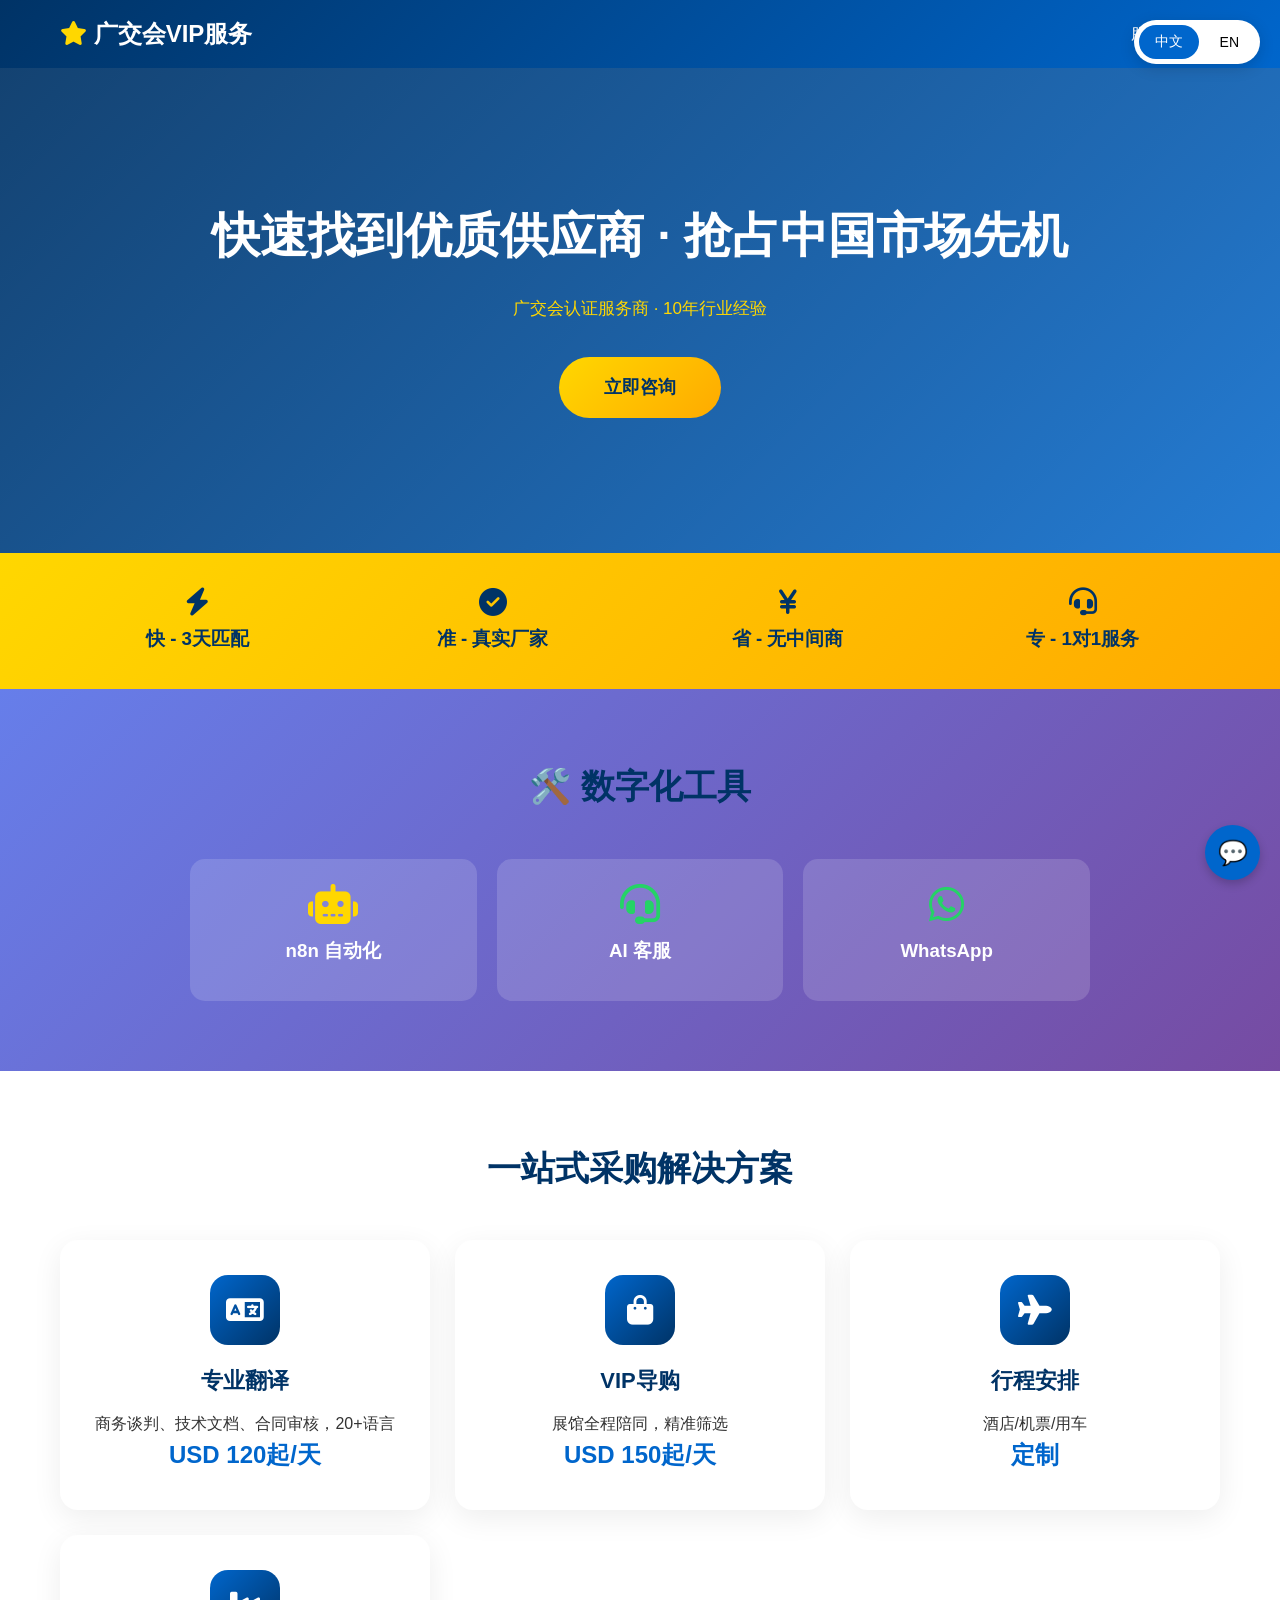
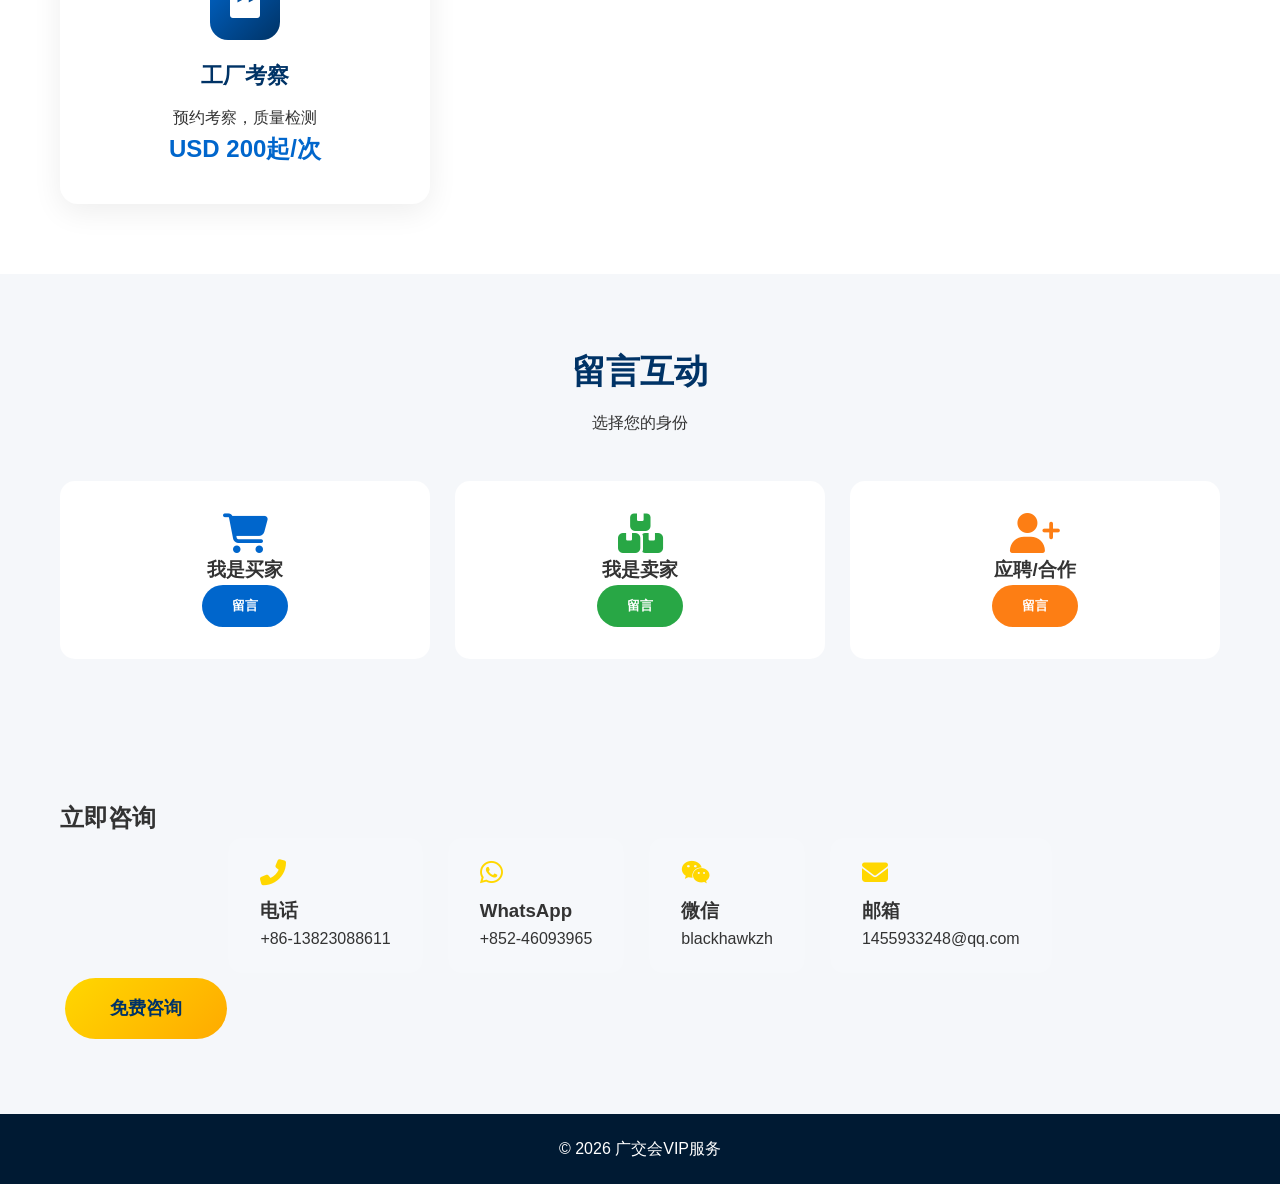
==== index.html @ 3e584327 "Update index with AI chat buttons" ====
<!DOCTYPE html>
<html lang="zh-CN">
<head>
    <meta charset="UTF-8">
    <meta name="viewport" content="width=device-width, initial-scale=1.0">
    <title>广交会VIP服务 - 您的中国采购专家</title>
    <link rel="stylesheet" href="https://cdnjs.cloudflare.com/ajax/libs/font-awesome/6.4.0/css/all.min.css">
    <style>
        * { margin: 0; padding: 0; box-sizing: border-box; }
        body { font-family: -apple-system, BlinkMacSystemFont, sans-serif; line-height: 1.6; color: #333; background: #f5f7fa; }
        .container { max-width: 1200px; margin: 0 auto; padding: 0 20px; }
        .lang-switch { position: fixed; top: 20px; right: 20px; z-index: 1000; background: white; border-radius: 25px; padding: 5px; box-shadow: 0 4px 15px rgba(0,0,0,0.15); display: flex; gap: 5px; }
        .lang-btn { padding: 8px 16px; border: none; background: transparent; cursor: pointer; border-radius: 20px; font-size: 14px; font-weight: 500; }
        .lang-btn.active { background: #0066cc; color: white; }
        header { background: linear-gradient(135deg, #003366 0%, #0066cc 100%); color: white; padding: 15px 0; position: sticky; top: 0; z-index: 100; }
        header .container { display: flex; justify-content: space-between; align-items: center; }
        .logo { font-size: 24px; font-weight: bold; }
        .logo i { color: #ffd700; }
        nav ul { display: flex; list-style: none; gap: 25px; }
        nav a { color: white; text-decoration: none; font-weight: 500; }
        nav a:hover { color: #ffd700; }
        .hero { background: linear-gradient(135deg, rgba(0,51,102,0.92) 0%, rgba(0,102,204,0.85) 100%), url('https://images.unsplash.com/photo-1566073771259-6a8506099945?w=1920'); color: white; padding: 130px 0; text-align: center; }
        .hero h1 { font-size: 48px; margin-bottom: 20px; }
        .hero .subtitle { font-size: 17px; margin-bottom: 30px; color: #ffd700; }
        .cta-button { display: inline-block; background: linear-gradient(135deg, #ffd700, #ffaa00); color: #003366; padding: 16px 45px; border-radius: 50px; font-size: 18px; font-weight: bold; text-decoration: none; margin: 5px; }
        .value-banner { background: linear-gradient(135deg, #ffd700, #ffaa00); padding: 35px 0; }
        .value-grid { display: grid; grid-template-columns: repeat(auto-fit, minmax(150px, 1fr)); gap: 20px; text-align: center; }
        .value-item { color: #003366; }
        .value-item i { font-size: 28px; margin-bottom: 8px; }
        .services, .features, .interactive, .process, .testimonials, .contact { padding: 70px 0; }
        .services, .testimonials { background: white; }
        .features, .process { background: #f5f7fa; }
        .section-title { text-align: center; margin-bottom: 45px; }
        .section-title h2 { font-size: 34px; color: #003366; margin-bottom: 12px; }
        .services-grid { display: grid; grid-template-columns: repeat(auto-fit, minmax(280px, 1fr)); gap: 25px; }
        .service-card { background: white; padding: 35px 25px; border-radius: 18px; box-shadow: 0 8px 30px rgba(0,0,0,0.07); text-align: center; }
        .service-icon { width: 70px; height: 70px; background: linear-gradient(135deg, #0066cc, #003366); border-radius: 18px; display: flex; align-items: center; justify-content: center; font-size: 30px; margin: 0 auto 18px; color: white; }
        .service-card h3 { font-size: 22px; color: #003366; margin-bottom: 12px; }
        .service-price { font-size: 24px; color: #0066cc; font-weight: bold; }
        .features-grid { display: grid; grid-template-columns: repeat(auto-fit, minmax(280px, 1fr)); gap: 25px; }
        .feature-item { display: flex; gap: 18px; background: white; padding: 22px; border-radius: 14px; }
        .feature-icon { width: 55px; height: 55px; background: linear-gradient(135deg, #0066cc, #004488); border-radius: 50%; display: flex; align-items: center; justify-content: center; color: white; font-size: 22px; }
        .interactive-grid { display: grid; grid-template-columns: repeat(3, 1fr); gap: 25px; }
        .interactive-card { background: white; padding: 30px; border-radius: 15px; text-align: center; cursor: pointer; transition: all 0.3s; border: 2px solid transparent; }
        .interactive-card:hover { border-color: #0066cc; transform: translateY(-5px); }
        .btn { display: inline-block; padding: 12px 30px; border-radius: 25px; text-decoration: none; font-weight: 600; color: white; cursor: pointer; border: none; }
        .btn-buyer { background: #0066cc; }
        .btn-seller { background: #28a745; }
        .btn-partner { background: #fd7e14; }
        .media-grid { display: grid; grid-template-columns: repeat(auto-fit, minmax(100px, 1fr)); gap: 12px; }
        .media-link { display: flex; flex-direction: column; align-items: center; padding: 20px; border-radius: 12px; text-decoration: none; color: white; }
        .media-whatsapp { background: #25d366; }
        .contact-cards { display: flex; justify-content: center; gap: 25px; flex-wrap: wrap; }
        .contact-card { background: rgba(255,255,255,0.1); padding: 22px 32px; border-radius: 14px; }
        .contact-card i { font-size: 26px; margin-bottom: 10px; color: #ffd700; }
        footer { background: #001a33; color: white; padding: 22px 0; text-align: center; }
        [lang="en"] .zh { display: none; }
        [lang="zh-CN"] .en { display: none; }
        #ai-chat-widget { display: none; position: fixed; bottom: 90px; right: 20px; width: 350px; height: 450px; background: #fff; border-radius: 15px; box-shadow: 0 5px 25px rgba(0,0,0,0.15); z-index: 99999; }
        #ai-chat-widget.show { display: block; }
        #chat-toggle-btn { position: fixed; bottom: 20px; right: 20px; width: 55px; height: 55px; background: #0066cc; border-radius: 50%; border: none; cursor: pointer; font-size: 24px; z-index: 99999; box-shadow: 0 4px 10px rgba(0,0,0,0.2); }
        .chat-header { background: linear-gradient(135deg, #667eea, #764ba2); color: #fff; padding: 15px; font-weight: bold; display: flex; justify-content: space-between; cursor: pointer; }
        .chat-messages { height: 300px; overflow-y: auto; padding: 15px; background: #f9f9f9; }
        .chat-input { display: flex; padding: 10px; border-top: 1px solid #ddd; background: #fff; }
        .chat-input input { flex: 1; padding: 10px; border: 1px solid #ddd; border-radius: 5px; }
        .chat-input button { padding: 10px 20px; background: #0066cc; color: #fff; border: none; border-radius: 5px; margin-left: 10px; cursor: pointer; }
        #message-modal { position: fixed; top: 0; left: 0; width: 100%; height: 100%; background: rgba(0,0,0,0.5); z-index: 99999; display: none; align-items: center; justify-content: center; }
        #message-modal.show { display: flex; }
        .modal-content { background: white; padding: 30px; border-radius: 15px; width: 90%; max-width: 400px; }
    </style>
</head>
<body>
    <div class="lang-switch">
        <button class="lang-btn active" onclick="setLang('zh-CN')">中文</button>
        <button class="lang-btn" onclick="setLang('en')">EN</button>
    </div>
    <header><div class="container"><div class="logo"><i class="fas fa-star"></i> <span class="zh">广交会VIP服务</span><span class="en">Canton Fair VIP</span></div><nav><ul><li><a href="#services">服务</a></li><li><a href="#contact">联系</a></li></nav></div></header>
    <section class="hero"><div class="container"><h1>快速找到优质供应商 · 抢占中国市场先机</h1><p class="subtitle">广交会认证服务商 · 10年行业经验</p><a href="#contact" class="cta-button">立即咨询</a></div></section>
    <section class="value-banner"><div class="container"><div class="value-grid"><div class="value-item"><i class="fas fa-bolt"></i><h3>快 - 3天匹配</h3></div><div class="value-item"><i class="fas fa-check-circle"></i><h3>准 - 真实厂家</h3></div><div class="value-item"><i class="fas fa-yen-sign"></i><h3>省 - 无中间商</h3></div><div class="value-item"><i class="fas fa-headset"></i><h3>专 - 1对1服务</h3></div></div></div></section>
    <section class="interactive" style="background: linear-gradient(135deg, #667eea, #764ba2); color: white;">
        <div class="container">
            <div class="section-title"><h2>🛠️ 数字化工具</h2></div>
            <div style="display: grid; grid-template-columns: repeat(3, 1fr); gap: 20px; max-width: 900px; margin: 0 auto;">
                <a href="https://n8n.cantonfairassist.online" target="_blank" style="text-decoration: none; color: white; background: rgba(255,255,255,0.15); padding: 25px; border-radius: 15px; text-align: center; display: block;">
                    <i class="fas fa-robot" style="font-size: 40px; color: #ffd700;"></i>
                    <h3 style="margin: 10px 0;">n8n 自动化</h3>
                </a>
                <div onclick="toggleChat()" style="cursor: pointer; background: rgba(255,255,255,0.15); padding: 25px; border-radius: 15px; text-align: center;">
                    <i class="fas fa-headset" style="font-size: 40px; color: #25d366;"></i>
                    <h3 style="margin: 10px 0;">AI 客服</h3>
                </div>
                <a href="https://wa.me/85246093965" target="_blank" style="text-decoration: none; color: white; background: rgba(255,255,255,0.15); padding: 25px; border-radius: 15px; text-align: center; display: block;">
                    <i class="fab fa-whatsapp" style="font-size: 40px; color: #25d366;"></i>
                    <h3 style="margin: 10px 0;">WhatsApp</h3>
                </a>
            </div>
        </div>
    </section>
    <section class="services" id="services"><div class="container"><div class="section-title"><h2>一站式采购解决方案</h2></div><div class="services-grid"><div class="service-card"><div class="service-icon"><i class="fas fa-language"></i></div><h3>专业翻译</h3><p>商务谈判、技术文档、合同审核，20+语言</p><div class="service-price">USD 120起/天</div></div><div class="service-card"><div class="service-icon"><i class="fas fa-shopping-bag"></i></div><h3>VIP导购</h3><p>展馆全程陪同，精准筛选</p><div class="service-price">USD 150起/天</div></div><div class="service-card"><div class="service-icon"><i class="fas fa-plane"></i></div><h3>行程安排</h3><p>酒店/机票/用车</p><div class="service-price">定制</div></div><div class="service-card"><div class="service-icon"><i class="fas fa-industry"></i></div><h3>工厂考察</h3><p>预约考察，质量检测</p><div class="service-price">USD 200起/次</div></div></div></div></section>
    <section class="interactive"><div class="container"><div class="section-title"><h2>留言互动</h2><p>选择您的身份</p></div><div class="interactive-grid"><div class="interactive-card" onclick="showMessageForm()"><i class="fas fa-shopping-cart" style="font-size:40px;color:#0066cc;"></i><h3>我是买家</h3><button class="btn btn-buyer">留言</button></div><div class="interactive-card" onclick="showMessageForm()"><i class="fas fa-boxes" style="font-size:40px;color:#28a745;"></i><h3>我是卖家</h3><button class="btn btn-seller">留言</button></div><div class="interactive-card" onclick="showMessageForm()"><i class="fas fa-user-plus" style="font-size:40px;color:#fd7e14;"></i><h3>应聘/合作</h3><button class="btn btn-partner">留言</button></div></div></div></section>
    <section class="contact" id="contact"><div class="container"><h2>立即咨询</h2><div class="contact-cards"><div class="contact-card"><i class="fas fa-phone-alt"></i><h3>电话</h3><p>+86-13823088611</p></div><div class="contact-card"><i class="fab fa-whatsapp"></i><h3>WhatsApp</h3><p>+852-46093965</p></div><div class="contact-card"><i class="fab fa-weixin"></i><h3>微信</h3><p>blackhawkzh</p></div><div class="contact-card"><i class="fas fa-envelope"></i><h3>邮箱</h3><p>1455933248@qq.com</p></div></div><a href="mailto:1455933248@qq.com" class="cta-button">免费咨询</a></div></section>
    <footer><div class="container"><p>© 2026 广交会VIP服务</p></div></footer>
    
    <!-- AI Chat -->
    <div id="ai-chat-widget">
      <div class="chat-header" onclick="toggleChat()">
        <span>💬 AI客服</span>
        <span onclick="toggleChat()">✕</span>
      </div>
      <div class="chat-messages" id="chat-messages">
        <div style="background:#fff;padding:12px;border-radius:12px;margin-bottom:10px;">👋 您好！欢迎咨询广交会VIP服务！<br><br>请告诉我您的需求</div>
      </div>
      <div class="chat-input">
        <input type="text" id="chat-input" placeholder="请输入问题..." onkeyup="if(event.key==='Enter')sendMessage()">
        <button onclick="sendMessage()">发送</button>
      </div>
    </div>
    <button id="chat-toggle-btn" onclick="toggleChat()">💬</button>
    
    <!-- Message Modal -->
    <div id="message-modal">
        <div class="modal-content">
            <h3 style="color:#003366;margin-bottom:20px;">💬 留言给我们</h3>
            <input type="text" id="msg-name" placeholder="您的姓名（选填）" style="width:100%;padding:12px;margin-bottom:15px;border:1px solid #ddd;border-radius:8px;">
            <input type="text" id="msg-contact" placeholder="联系方式（必填）*" style="width:100%;padding:12px;margin-bottom:15px;border:1px solid #ddd;border-radius:8px;">
            <textarea id="msg-content" placeholder="请输入留言内容..." rows="4" style="width:100%;padding:12px;margin-bottom:15px;border:1px solid #ddd;border-radius:8px;resize:none;"></textarea>
            <div style="display:flex;gap:10px;">
                <button onclick="submitMessage()" style="flex:1;padding:12px;background:#0066cc;color:white;border:none;border-radius:8px;cursor:pointer;">提交</button>
                <button onclick="closeMessageForm()" style="flex:1;padding:12px;background:#ccc;color:#333;border:none;border-radius:8px;cursor:pointer;">取消</button>
            </div>
        </div>
    </div>

    <script>
    // AI客服知识库
    var responses = {
        "玩具": "🧸 玩具产品在第二期（4月23-27日），位于B区展馆。",
        "电子": "📱 电子产品在第一期（4月15-19日），位于A区展馆。",
        "家电": "📺 家电产品在第一期（4月15-19日），位于A区展馆。",
        "机械": "⚙️ 机械产品在第一期（4月15-19日），位于A区展馆。",
        "建材": "🏗️ 建材产品在第一期（4月15-19日），位于A区展馆。",
        "陶瓷": "🏺 陶瓷产品在第二期（4月23-27日），位于B区展馆。",
        "家居": "🏠 家居产品在第二期（4月23-27日），位于B区展馆。",
        "礼品": "🎁 礼品产品在第二期（4月23-27日），位于B区展馆。",
        "服装": "👔 服装产品在第二期和第三期，位于C区展馆。",
        "纺织": "🧵 纺织产品在第二期和第三期，位于C区展馆。",
        "食品": "🍜 食品产品在第三期（4月底-5月初），位于D区展馆。",
        "医药": "💊 医药产品在第三期（4月底-5月初），位于D区展馆。",
        "春交会": "📅 2026年春交会: 4月15日-5月5日。",
        "秋交会": "📅 2026年秋交会: 10月15日-11月4日。",
        "展馆": "📍 广州琶洲国际会展中心，地铁8号线琶洲站。",
        "琶洲": "📍 广州琶洲国际会展中心，地铁8号线琶洲站。",
        "定制行程": "好的！请告诉我您的到达日期和需要的服务",
        "行程安排": "好的！请告诉我您的到达日期和需要的服务",
        "去广州": "✈️ 请告诉我您的出发城市和日期",
        "机票": "✈️ 请告诉我出发城市和日期",
        "酒店": "🏨 琶洲附近推荐：香格里拉、保利洲际",
        "翻译": "🗣️ 500-800元/天，加微信: blackhawkzh",
        "导购": "🛒 800-1200元/天，加微信: blackhawkzh",
        "工厂": "🏭 600-1000元/次，加微信: blackhawkzh",
        "价格": "💰 翻译500-800元，导购800-1200元，工厂600-1000元",
        "联系": "📞 微信: blackhawkzh, WhatsApp: +852-46093965",
        "微信": "📞 微信: blackhawkzh",
        "whatsapp": "📞 WhatsApp: +852-46093965",
        "官方": "✅ 广交会认证服务商，10年行业经验",
        "靠谱": "✅ 广交会认证服务商，10年行业经验",
        "预约": "📞 请加微信: blackhawkzh",
        "你好": "👋 您好！欢迎咨询广交会VIP服务！",
        "谢谢": "😊 不客气！祝您广交会之行顺利！"
    };
    
    function getAnswer(q) {
        if (!q) return "您好！请告诉我您想咨询什么？";
        q = q.toLowerCase();
        var keys = Object.keys(responses).sort(function(a, b) { return b.length - a.length; });
        for (var i = 0; i < keys.length; i++) {
            if (q.indexOf(keys[i].toLowerCase()) !== -1) return responses[keys[i]];
        }
        return "感谢咨询！请告诉我您需要什么服务？";
    }
    
    function toggleChat() {
        var widget = document.getElementById('ai-chat-widget');
        var btn = document.getElementById('chat-toggle-btn');
        if (widget.classList.contains('show')) {
            widget.classList.remove('show');
        } else {
            widget.classList.add('show');
        }
    }
    
    function sendMessage() {
        var input = document.getElementById('chat-input');
        var msg = input.value.trim();
        if (!msg) return;
        var msgs = document.getElementById('chat-messages');
        msgs.innerHTML += '<div style="background:#fff;padding:12px;border-radius:12px;margin-bottom:10px;">' + msg + '</div>';
        setTimeout(function() {
            var answer = getAnswer(msg);
            msgs.innerHTML += '<div style="background:#f0f0f0;padding:12px;border-radius:12px;margin-bottom:10px;">' + answer + '</div>';
            msgs.scrollTop = msgs.scrollHeight;
        }, 500);
        input.value = '';
        msgs.scrollTop = msgs.scrollHeight;
    }
    
    function showMessageForm() {
        document.getElementById('message-modal').classList.add('show');
    }
    
    function closeMessageForm() {
        document.getElementById('message-modal').classList.remove('show');
    }
    
    function submitMessage() {
        var name = document.getElementById('msg-name').value;
        var contact = document.getElementById('msg-contact').value;
        var message = document.getElementById('msg-content').value;
        if (!contact) { alert('请填写联系方式！'); return; }
        if (!message) { alert('请填写留言内容！'); return; }
        
        // 发送数据
        var xhr = new XMLHttpRequest();
        xhr.open('POST', 'https://cantonfairassist.online/message-api.php', true);
        xhr.setRequestHeader('Content-Type', 'application/json');
        xhr.send(JSON.stringify({name: name, contact: contact, message: message}));
        
        alert('留言成功！我们会尽快联系您！');
        closeMessageForm();
    }
    
    function setLang(lang) {
        document.documentElement.lang = lang;
        document.querySelectorAll('.lang-btn').forEach(function(btn) { btn.classList.remove('active'); });
        event.target.classList.add('active');
    }
    </script>
</body>
</html>
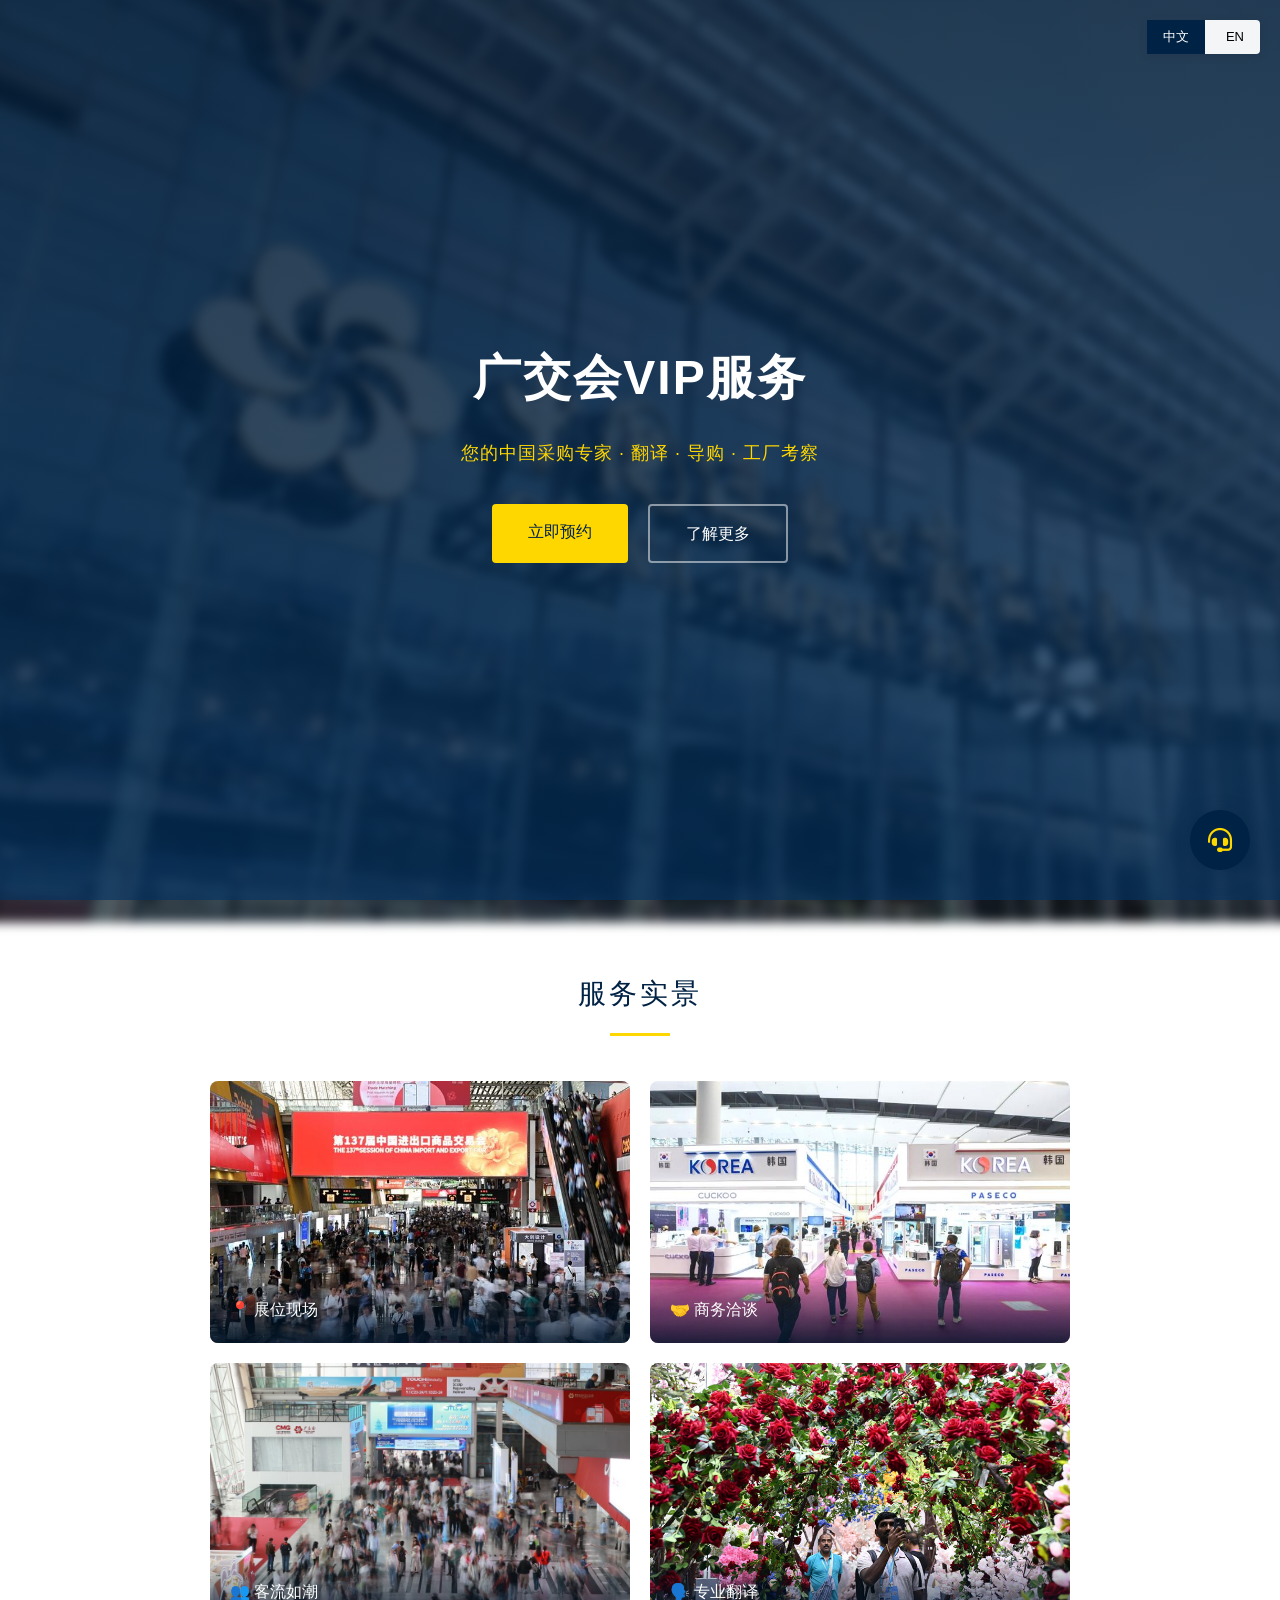
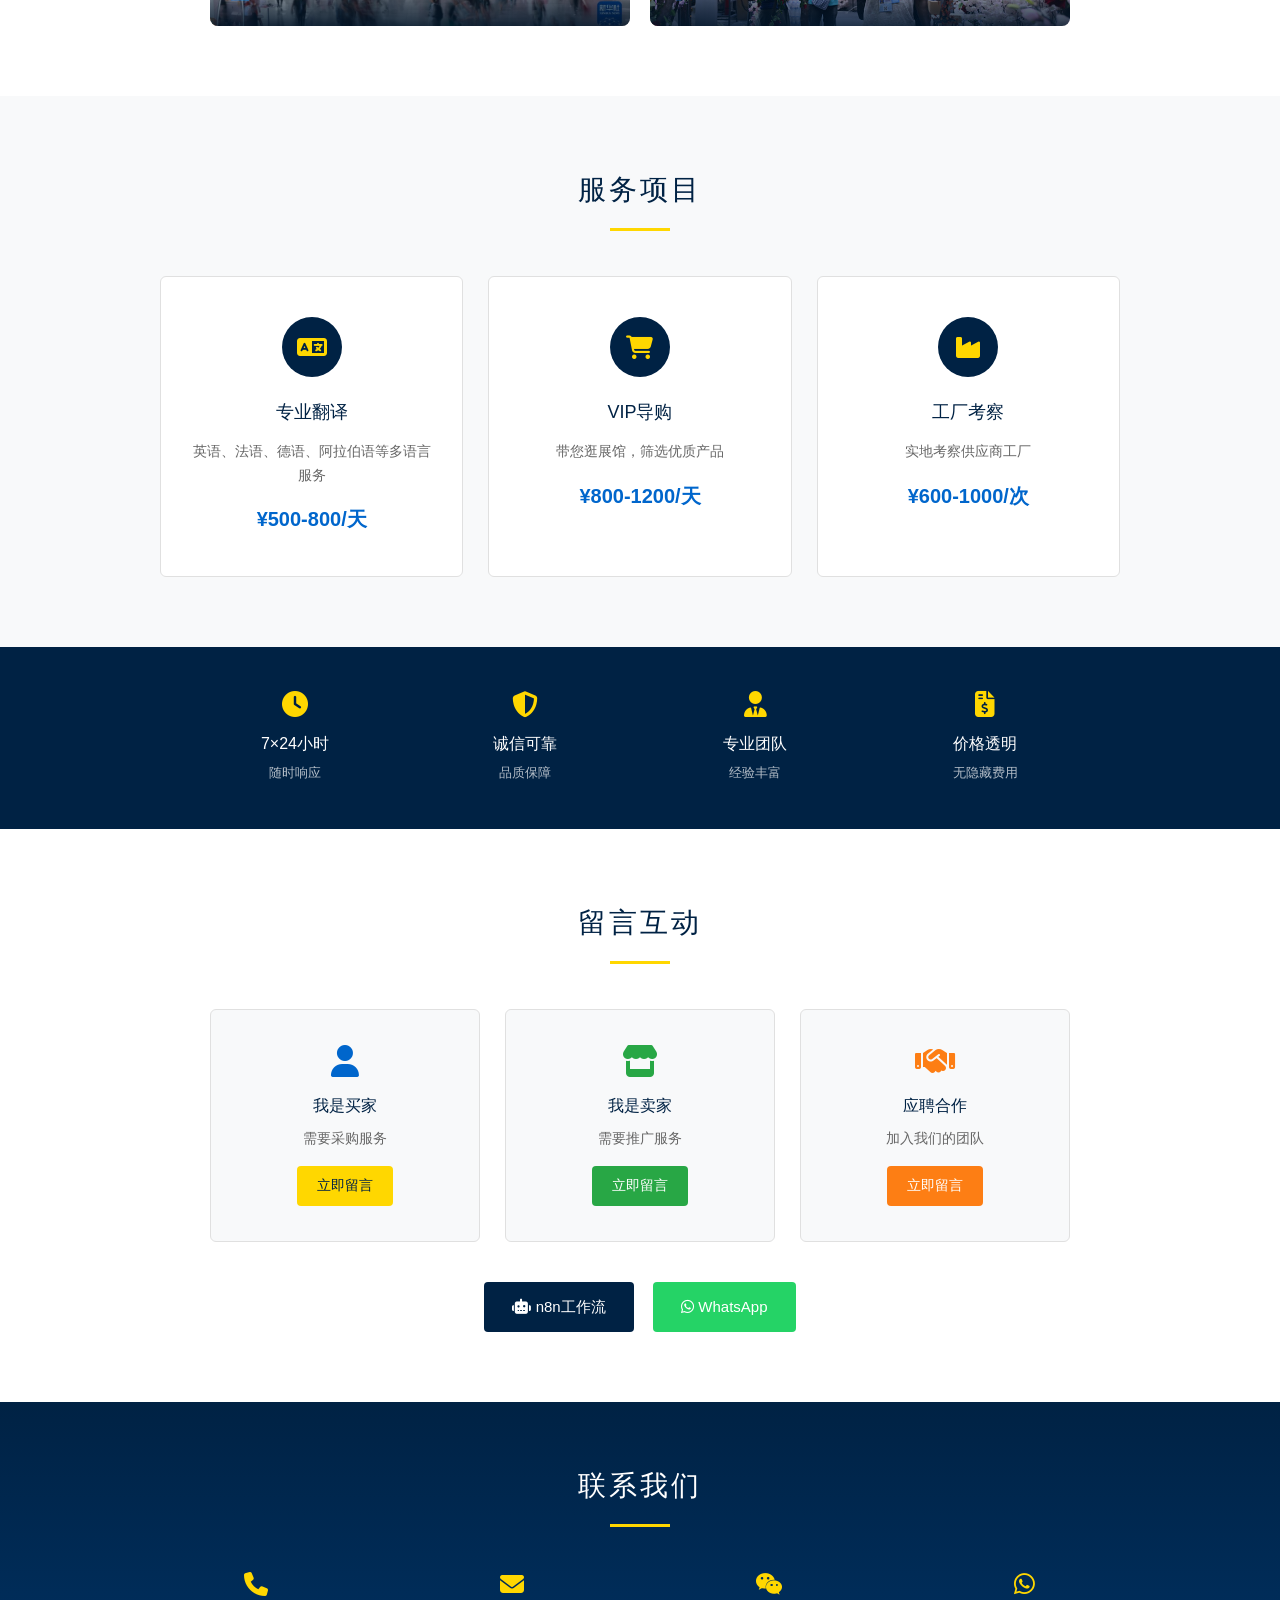
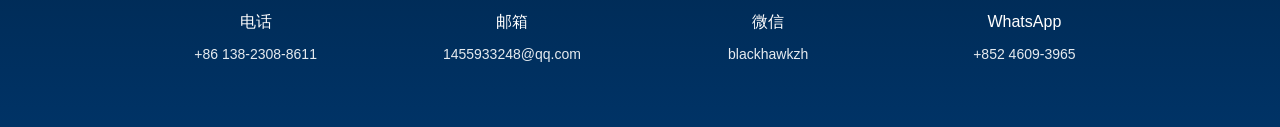
==== commit 03a50ccb: "fix: 统一CSS样式，修复contact-grid 4列布局" ====
--- a/index.html
+++ b/index.html
@@ -7,233 +7,416 @@
     <link rel="stylesheet" href="https://cdnjs.cloudflare.com/ajax/libs/font-awesome/6.4.0/css/all.min.css">
     <style>
         * { margin: 0; padding: 0; box-sizing: border-box; }
-        body { font-family: -apple-system, BlinkMacSystemFont, sans-serif; line-height: 1.6; color: #333; background: #f5f7fa; }
-        .container { max-width: 1200px; margin: 0 auto; padding: 0 20px; }
-        .lang-switch { position: fixed; top: 20px; right: 20px; z-index: 1000; background: white; border-radius: 25px; padding: 5px; box-shadow: 0 4px 15px rgba(0,0,0,0.15); display: flex; gap: 5px; }
-        .lang-btn { padding: 8px 16px; border: none; background: transparent; cursor: pointer; border-radius: 20px; font-size: 14px; font-weight: 500; }
-        .lang-btn.active { background: #0066cc; color: white; }
-        header { background: linear-gradient(135deg, #003366 0%, #0066cc 100%); color: white; padding: 15px 0; position: sticky; top: 0; z-index: 100; }
-        header .container { display: flex; justify-content: space-between; align-items: center; }
-        .logo { font-size: 24px; font-weight: bold; }
-        .logo i { color: #ffd700; }
-        nav ul { display: flex; list-style: none; gap: 25px; }
-        nav a { color: white; text-decoration: none; font-weight: 500; }
-        nav a:hover { color: #ffd700; }
-        .hero { background: linear-gradient(135deg, rgba(0,51,102,0.92) 0%, rgba(0,102,204,0.85) 100%), url('https://images.unsplash.com/photo-1566073771259-6a8506099945?w=1920'); color: white; padding: 130px 0; text-align: center; }
-        .hero h1 { font-size: 48px; margin-bottom: 20px; }
-        .hero .subtitle { font-size: 17px; margin-bottom: 30px; color: #ffd700; }
-        .cta-button { display: inline-block; background: linear-gradient(135deg, #ffd700, #ffaa00); color: #003366; padding: 16px 45px; border-radius: 50px; font-size: 18px; font-weight: bold; text-decoration: none; margin: 5px; }
-        .value-banner { background: linear-gradient(135deg, #ffd700, #ffaa00); padding: 35px 0; }
-        .value-grid { display: grid; grid-template-columns: repeat(auto-fit, minmax(150px, 1fr)); gap: 20px; text-align: center; }
-        .value-item { color: #003366; }
-        .value-item i { font-size: 28px; margin-bottom: 8px; }
-        .services, .features, .interactive, .process, .testimonials, .contact { padding: 70px 0; }
-        .services, .testimonials { background: white; }
-        .features, .process { background: #f5f7fa; }
-        .section-title { text-align: center; margin-bottom: 45px; }
-        .section-title h2 { font-size: 34px; color: #003366; margin-bottom: 12px; }
-        .services-grid { display: grid; grid-template-columns: repeat(auto-fit, minmax(280px, 1fr)); gap: 25px; }
-        .service-card { background: white; padding: 35px 25px; border-radius: 18px; box-shadow: 0 8px 30px rgba(0,0,0,0.07); text-align: center; }
-        .service-icon { width: 70px; height: 70px; background: linear-gradient(135deg, #0066cc, #003366); border-radius: 18px; display: flex; align-items: center; justify-content: center; font-size: 30px; margin: 0 auto 18px; color: white; }
-        .service-card h3 { font-size: 22px; color: #003366; margin-bottom: 12px; }
-        .service-price { font-size: 24px; color: #0066cc; font-weight: bold; }
-        .features-grid { display: grid; grid-template-columns: repeat(auto-fit, minmax(280px, 1fr)); gap: 25px; }
-        .feature-item { display: flex; gap: 18px; background: white; padding: 22px; border-radius: 14px; }
-        .feature-icon { width: 55px; height: 55px; background: linear-gradient(135deg, #0066cc, #004488); border-radius: 50%; display: flex; align-items: center; justify-content: center; color: white; font-size: 22px; }
-        .interactive-grid { display: grid; grid-template-columns: repeat(3, 1fr); gap: 25px; }
-        .interactive-card { background: white; padding: 30px; border-radius: 15px; text-align: center; cursor: pointer; transition: all 0.3s; border: 2px solid transparent; }
-        .interactive-card:hover { border-color: #0066cc; transform: translateY(-5px); }
-        .btn { display: inline-block; padding: 12px 30px; border-radius: 25px; text-decoration: none; font-weight: 600; color: white; cursor: pointer; border: none; }
-        .btn-buyer { background: #0066cc; }
-        .btn-seller { background: #28a745; }
-        .btn-partner { background: #fd7e14; }
-        .media-grid { display: grid; grid-template-columns: repeat(auto-fit, minmax(100px, 1fr)); gap: 12px; }
-        .media-link { display: flex; flex-direction: column; align-items: center; padding: 20px; border-radius: 12px; text-decoration: none; color: white; }
-        .media-whatsapp { background: #25d366; }
-        .contact-cards { display: flex; justify-content: center; gap: 25px; flex-wrap: wrap; }
-        .contact-card { background: rgba(255,255,255,0.1); padding: 22px 32px; border-radius: 14px; }
-        .contact-card i { font-size: 26px; margin-bottom: 10px; color: #ffd700; }
-        footer { background: #001a33; color: white; padding: 22px 0; text-align: center; }
-        [lang="en"] .zh { display: none; }
-        [lang="zh-CN"] .en { display: none; }
-        #ai-chat-widget { display: none; position: fixed; bottom: 90px; right: 20px; width: 350px; height: 450px; background: #fff; border-radius: 15px; box-shadow: 0 5px 25px rgba(0,0,0,0.15); z-index: 99999; }
-        #ai-chat-widget.show { display: block; }
-        #chat-toggle-btn { position: fixed; bottom: 20px; right: 20px; width: 55px; height: 55px; background: #0066cc; border-radius: 50%; border: none; cursor: pointer; font-size: 24px; z-index: 99999; box-shadow: 0 4px 10px rgba(0,0,0,0.2); }
-        .chat-header { background: linear-gradient(135deg, #667eea, #764ba2); color: #fff; padding: 15px; font-weight: bold; display: flex; justify-content: space-between; cursor: pointer; }
-        .chat-messages { height: 300px; overflow-y: auto; padding: 15px; background: #f9f9f9; }
-        .chat-input { display: flex; padding: 10px; border-top: 1px solid #ddd; background: #fff; }
-        .chat-input input { flex: 1; padding: 10px; border: 1px solid #ddd; border-radius: 5px; }
-        .chat-input button { padding: 10px 20px; background: #0066cc; color: #fff; border: none; border-radius: 5px; margin-left: 10px; cursor: pointer; }
-        #message-modal { position: fixed; top: 0; left: 0; width: 100%; height: 100%; background: rgba(0,0,0,0.5); z-index: 99999; display: none; align-items: center; justify-content: center; }
-        #message-modal.show { display: flex; }
-        .modal-content { background: white; padding: 30px; border-radius: 15px; width: 90%; max-width: 400px; }
+        body { font-family: -apple-system, BlinkMacSystemFont, 'Segoe UI', sans-serif; line-height: 1.7; color: #1a1a1a; background: #f5f5f5; }
+        
+        /* Hero */
+        .hero {
+            position: relative;
+            min-height: 100vh;
+            display: flex;
+            align-items: center;
+            justify-content: center;
+        }
+        .hero-bg {
+            position: absolute; top: 0; left: 0; width: 100%; height: 100%;
+            background: url('images/bg.jpg') center/cover no-repeat;
+            filter: blur(5px) brightness(0.7);
+            transform: scale(1.05);
+        }
+        .hero-overlay {
+            position: absolute; top: 0; left: 0; width: 100%; height: 100%;
+            background: linear-gradient(180deg, rgba(0,30,60,0.75) 0%, rgba(0,50,100,0.65) 100%);
+        }
+        .hero-content {
+            position: relative; z-index: 2; text-align: center; color: white; padding: 40px 20px; max-width: 800px;
+        }
+        .hero h1 { font-size: 48px; font-weight: 600; letter-spacing: 2px; margin-bottom: 20px; }
+        .hero .subtitle { font-size: 18px; color: #ffd700; margin-bottom: 35px; letter-spacing: 1px; }
+        
+        /* Buttons */
+        .btn-group { display: flex; gap: 20px; justify-content: center; }
+        .btn {
+            display: inline-block;
+            padding: 14px 36px;
+            border-radius: 4px;
+            font-size: 16px;
+            font-weight: 500;
+            text-decoration: none;
+            transition: all 0.3s;
+        }
+        .btn-primary {
+            background: #ffd700;
+            color: #002244;
+        }
+        .btn-primary:hover { background: #ffdd44; transform: translateY(-2px); }
+        .btn-secondary {
+            background: transparent;
+            color: white;
+            border: 2px solid rgba(255,255,255,0.5);
+        }
+        .btn-secondary:hover { border-color: white; background: rgba(255,255,255,0.1); }
+        
+        /* Section Titles */
+        .section-title {
+            text-align: center;
+            margin-bottom: 45px;
+        }
+        .section-title h2 {
+            font-size: 28px;
+            color: #002244;
+            font-weight: 500;
+            letter-spacing: 3px;
+        }
+        .section-title .line {
+            width: 60px;
+            height: 3px;
+            background: #ffd700;
+            margin: 15px auto 0;
+        }
+        
+        /* Gallery - 2x2 Grid */
+        .gallery { padding: 70px 0; background: white; }
+        .gallery-grid {
+            display: grid;
+            grid-template-columns: repeat(2, 1fr);
+            gap: 20px;
+            max-width: 900px;
+            margin: 0 auto;
+            padding: 0 20px;
+        }
+        .gallery-item {
+            position: relative;
+            aspect-ratio: 16/10;
+            border-radius: 8px;
+            overflow: hidden;
+        }
+        .gallery-item img { width: 100%; height: 100%; object-fit: cover; }
+        .gallery-item .caption {
+            position: absolute; bottom: 0; left: 0; right: 0;
+            padding: 20px;
+            background: linear-gradient(transparent, rgba(0,20,40,0.85));
+            color: white;
+            font-size: 16px;
+            font-weight: 500;
+        }
+        
+        /* Services - 3 Columns */
+        .services { padding: 70px 0; background: #f8f9fa; }
+        .services-grid {
+            display: grid;
+            grid-template-columns: repeat(3, 1fr);
+            gap: 25px;
+            max-width: 1000px;
+            margin: 0 auto;
+            padding: 0 20px;
+        }
+        .service-card {
+            background: white;
+            padding: 40px 25px;
+            border-radius: 6px;
+            text-align: center;
+            border: 1px solid #e0e0e0;
+        }
+        .service-card:hover { border-color: #0066cc; box-shadow: 0 5px 20px rgba(0,0,0,0.08); }
+        .service-icon {
+            width: 60px; height: 60px;
+            background: #002244;
+            border-radius: 50%;
+            display: flex; align-items: center; justify-content: center;
+            margin: 0 auto 20px;
+            font-size: 24px; color: #ffd700;
+        }
+        .service-card h3 { font-size: 18px; color: #002244; margin-bottom: 12px; font-weight: 500; }
+        .service-card p { color: #666; font-size: 14px; margin-bottom: 15px; }
+        .service-price { font-size: 20px; color: #0066cc; font-weight: 600; }
+        
+        /* Value Banner */
+        .value-banner { background: #002244; padding: 45px 0; }
+        .value-grid {
+            display: grid;
+            grid-template-columns: repeat(4, 1fr);
+            gap: 20px;
+            text-align: center;
+            max-width: 900px;
+            margin: 0 auto;
+        }
+        .value-item i { font-size: 26px; color: #ffd700; margin-bottom: 12px; display: block; }
+        .value-item { color: white; }
+        .value-item .label { font-size: 16px; font-weight: 500; }
+        .value-item .sub { font-size: 13px; color: rgba(255,255,255,0.7); margin-top: 4px; }
+        
+        /* Interactive - 3 Columns */
+        .interactive { padding: 70px 0; background: white; }
+        .interactive-grid {
+            display: grid;
+            grid-template-columns: repeat(3, 1fr);
+            gap: 25px;
+            max-width: 900px;
+            margin: 0 auto;
+            padding: 0 20px;
+        }
+        .interactive-card {
+            background: #f8f9fa;
+            padding: 35px 20px;
+            border-radius: 6px;
+            text-align: center;
+            border: 1px solid #e0e0e0;
+            transition: all 0.3s;
+        }
+        .interactive-card:hover { border-color: #002244; background: white; }
+        .interactive-card i { font-size: 32px; margin-bottom: 15px; }
+        .interactive-card h3 { font-size: 16px; color: #002244; margin-bottom: 8px; font-weight: 500; }
+        .interactive-card p { font-size: 14px; color: #666; margin-bottom: 15px; }
+        
+        /* Contact */
+        .contact { background: linear-gradient(180deg, #002244 0%, #003366 100%); color: white; padding: 60px 0; }
+        .contact-grid {
+            display: grid;
+            grid-template-columns: repeat(4, 1fr);
+            gap: 25px;
+            text-align: center;
+            max-width: 1000px;
+            margin: 0 auto;
+        }
+        .contact-item i { font-size: 24px; color: #ffd700; margin-bottom: 12px; display: block; }
+        .contact-item h3 { font-size: 16px; font-weight: 500; margin-bottom: 8px; }
+        .contact-item p { font-size: 14px; opacity: 0.9; }
+        
+        /* Lang Switch */
+        .lang-switch {
+            position: fixed; top: 20px; right: 20px; z-index: 999;
+            background: rgba(255,255,255,0.95);
+            border-radius: 4px;
+            box-shadow: 0 2px 10px rgba(0,0,0,0.1);
+        }
+        .lang-btn {
+            padding: 8px 16px; border: none; background: transparent;
+            cursor: pointer; font-size: 13px; font-weight: 500;
+        }
+        .lang-btn.active { background: #002244; color: white; }
+        
+        @media (max-width: 768px) {
+            .hero h1 { font-size: 32px; }
+            .gallery-grid, .services-grid, .interactive-grid, .contact-grid, .value-grid { grid-template-columns: 1fr; }
+            .btn-group { flex-direction: column; align-items: center; }
+        }
     </style>
 </head>
 <body>
+    <!-- Lang Switch -->
     <div class="lang-switch">
         <button class="lang-btn active" onclick="setLang('zh-CN')">中文</button>
         <button class="lang-btn" onclick="setLang('en')">EN</button>
     </div>
-    <header><div class="container"><div class="logo"><i class="fas fa-star"></i> <span class="zh">广交会VIP服务</span><span class="en">Canton Fair VIP</span></div><nav><ul><li><a href="#services">服务</a></li><li><a href="#contact">联系</a></li></nav></div></header>
-    <section class="hero"><div class="container"><h1>快速找到优质供应商 · 抢占中国市场先机</h1><p class="subtitle">广交会认证服务商 · 10年行业经验</p><a href="#contact" class="cta-button">立即咨询</a></div></section>
-    <section class="value-banner"><div class="container"><div class="value-grid"><div class="value-item"><i class="fas fa-bolt"></i><h3>快 - 3天匹配</h3></div><div class="value-item"><i class="fas fa-check-circle"></i><h3>准 - 真实厂家</h3></div><div class="value-item"><i class="fas fa-yen-sign"></i><h3>省 - 无中间商</h3></div><div class="value-item"><i class="fas fa-headset"></i><h3>专 - 1对1服务</h3></div></div></div></section>
-    <section class="interactive" style="background: linear-gradient(135deg, #667eea, #764ba2); color: white;">
-        <div class="container">
-            <div class="section-title"><h2>🛠️ 数字化工具</h2></div>
-            <div style="display: grid; grid-template-columns: repeat(3, 1fr); gap: 20px; max-width: 900px; margin: 0 auto;">
-                <a href="https://n8n.cantonfairassist.online" target="_blank" style="text-decoration: none; color: white; background: rgba(255,255,255,0.15); padding: 25px; border-radius: 15px; text-align: center; display: block;">
-                    <i class="fas fa-robot" style="font-size: 40px; color: #ffd700;"></i>
-                    <h3 style="margin: 10px 0;">n8n 自动化</h3>
-                </a>
-                <div onclick="toggleChat()" style="cursor: pointer; background: rgba(255,255,255,0.15); padding: 25px; border-radius: 15px; text-align: center;">
-                    <i class="fas fa-headset" style="font-size: 40px; color: #25d366;"></i>
-                    <h3 style="margin: 10px 0;">AI 客服</h3>
-                </div>
-                <a href="https://wa.me/85246093965" target="_blank" style="text-decoration: none; color: white; background: rgba(255,255,255,0.15); padding: 25px; border-radius: 15px; text-align: center; display: block;">
-                    <i class="fab fa-whatsapp" style="font-size: 40px; color: #25d366;"></i>
-                    <h3 style="margin: 10px 0;">WhatsApp</h3>
-                </a>
-            </div>
-        </div>
-    </section>
-    <section class="services" id="services"><div class="container"><div class="section-title"><h2>一站式采购解决方案</h2></div><div class="services-grid"><div class="service-card"><div class="service-icon"><i class="fas fa-language"></i></div><h3>专业翻译</h3><p>商务谈判、技术文档、合同审核，20+语言</p><div class="service-price">USD 120起/天</div></div><div class="service-card"><div class="service-icon"><i class="fas fa-shopping-bag"></i></div><h3>VIP导购</h3><p>展馆全程陪同，精准筛选</p><div class="service-price">USD 150起/天</div></div><div class="service-card"><div class="service-icon"><i class="fas fa-plane"></i></div><h3>行程安排</h3><p>酒店/机票/用车</p><div class="service-price">定制</div></div><div class="service-card"><div class="service-icon"><i class="fas fa-industry"></i></div><h3>工厂考察</h3><p>预约考察，质量检测</p><div class="service-price">USD 200起/次</div></div></div></div></section>
-    <section class="interactive"><div class="container"><div class="section-title"><h2>留言互动</h2><p>选择您的身份</p></div><div class="interactive-grid"><div class="interactive-card" onclick="showMessageForm()"><i class="fas fa-shopping-cart" style="font-size:40px;color:#0066cc;"></i><h3>我是买家</h3><button class="btn btn-buyer">留言</button></div><div class="interactive-card" onclick="showMessageForm()"><i class="fas fa-boxes" style="font-size:40px;color:#28a745;"></i><h3>我是卖家</h3><button class="btn btn-seller">留言</button></div><div class="interactive-card" onclick="showMessageForm()"><i class="fas fa-user-plus" style="font-size:40px;color:#fd7e14;"></i><h3>应聘/合作</h3><button class="btn btn-partner">留言</button></div></div></div></section>
-    <section class="contact" id="contact"><div class="container"><h2>立即咨询</h2><div class="contact-cards"><div class="contact-card"><i class="fas fa-phone-alt"></i><h3>电话</h3><p>+86-13823088611</p></div><div class="contact-card"><i class="fab fa-whatsapp"></i><h3>WhatsApp</h3><p>+852-46093965</p></div><div class="contact-card"><i class="fab fa-weixin"></i><h3>微信</h3><p>blackhawkzh</p></div><div class="contact-card"><i class="fas fa-envelope"></i><h3>邮箱</h3><p>1455933248@qq.com</p></div></div><a href="mailto:1455933248@qq.com" class="cta-button">免费咨询</a></div></section>
-    <footer><div class="container"><p>© 2026 广交会VIP服务</p></div></footer>
-    
+
+    <!-- Hero -->
+    <section class="hero">
+        <div class="hero-bg"></div>
+        <div class="hero-overlay"></div>
+        <div class="hero-content">
+            <h1 id="hero-title">广交会VIP服务</h1>
+            <p class="subtitle" id="hero-subtitle">您的中国采购专家 · 翻译 · 导购 · 工厂考察</p>
+            <div class="btn-group">
+                <a href="#contact" class="btn btn-primary" id="cta-book">立即预约</a>
+                <a href="#services" class="btn btn-secondary" id="cta-more">了解更多</a>
+            </div>
+        </div>
+    </section>
+
+    <!-- Gallery - 2x2 -->
+    <section class="gallery">
+        <div class="section-title">
+            <h2>服务实景</h2>
+            <div class="line"></div>
+        </div>
+        <div class="gallery-grid">
+            <div class="gallery-item">
+                <img src="images/booth.jpg" alt="展位现场">
+                <div class="caption">📍 展位现场</div>
+            </div>
+            <div class="gallery-item">
+                <img src="images/negotiation.jpg" alt="商务洽谈">
+                <div class="caption">🤝 商务洽谈</div>
+            </div>
+            <div class="gallery-item">
+                <img src="images/footflow.jpg" alt="广交会展厅">
+                <div class="caption">👥 客流如潮</div>
+            </div>
+            <div class="gallery-item">
+                <img src="images/translation.jpg" alt="翻译服务">
+                <div class="caption">🗣️ 专业翻译</div>
+            </div>
+        </div>
+    </section>
+
+    <!-- Services - 3 Columns -->
+    <section class="services" id="services">
+        <div class="section-title">
+            <h2>服务项目</h2>
+            <div class="line"></div>
+        </div>
+        <div class="services-grid">
+            <div class="service-card">
+                <div class="service-icon"><i class="fas fa-language"></i></div>
+                <h3>专业翻译</h3>
+                <p>英语、法语、德语、阿拉伯语等多语言服务</p>
+                <div class="service-price">¥500-800/天</div>
+            </div>
+            <div class="service-card">
+                <div class="service-icon"><i class="fas fa-shopping-cart"></i></div>
+                <h3>VIP导购</h3>
+                <p>带您逛展馆，筛选优质产品</p>
+                <div class="service-price">¥800-1200/天</div>
+            </div>
+            <div class="service-card">
+                <div class="service-icon"><i class="fas fa-industry"></i></div>
+                <h3>工厂考察</h3>
+                <p>实地考察供应商工厂</p>
+                <div class="service-price">¥600-1000/次</div>
+            </div>
+        </div>
+    </section>
+
+    <!-- Value Banner - 4 Columns -->
+    <section class="value-banner">
+        <div class="value-grid">
+            <div class="value-item">
+                <i class="fas fa-clock"></i>
+                <div class="label">7×24小时</div>
+                <div class="sub">随时响应</div>
+            </div>
+            <div class="value-item">
+                <i class="fas fa-shield-alt"></i>
+                <div class="label">诚信可靠</div>
+                <div class="sub">品质保障</div>
+            </div>
+            <div class="value-item">
+                <i class="fas fa-user-tie"></i>
+                <div class="label">专业团队</div>
+                <div class="sub">经验丰富</div>
+            </div>
+            <div class="value-item">
+                <i class="fas fa-file-invoice-dollar"></i>
+                <div class="label">价格透明</div>
+                <div class="sub">无隐藏费用</div>
+            </div>
+        </div>
+    </section>
+
+    <!-- Interactive - 3 Columns + n8n -->
+    <section class="interactive" id="interactive">
+        <div class="section-title">
+            <h2>留言互动</h2>
+            <div class="line"></div>
+        </div>
+        <div class="interactive-grid">
+            <div class="interactive-card">
+                <i class="fas fa-user" style="color:#0066cc;"></i>
+                <h3>我是买家</h3>
+                <p>需要采购服务</p>
+                <span class="btn btn-primary" style="padding:8px 20px;font-size:14px;">立即留言</span>
+            </div>
+            <div class="interactive-card">
+                <i class="fas fa-store" style="color:#28a745;"></i>
+                <h3>我是卖家</h3>
+                <p>需要推广服务</p>
+                <span class="btn" style="background:#28a745;color:white;padding:8px 20px;font-size:14px;">立即留言</span>
+            </div>
+            <div class="interactive-card">
+                <i class="fas fa-handshake" style="color:#fd7e14;"></i>
+                <h3>应聘合作</h3>
+                <p>加入我们的团队</p>
+                <span class="btn" style="background:#fd7e14;color:white;padding:8px 20px;font-size:14px;">立即留言</span>
+            </div>
+        </div>
+        <!-- n8n & WhatsApp Buttons -->
+        <div style="text-align:center;margin-top:40px;">
+            <a href="https://n8n.cantonfairassist.online" target="_blank" class="btn" style="background:#002244;color:white;padding:12px 28px;font-size:15px;margin-right:15px;">
+                <i class="fas fa-robot"></i> n8n工作流
+            </a>
+            <a href="https://wa.me/85246093965" target="_blank" class="btn" style="background:#25D366;color:white;padding:12px 28px;font-size:15px;">
+                <i class="fab fa-whatsapp"></i> WhatsApp
+            </a>
+        </div>
+    </section>
+
+    <!-- Contact - 4 Columns -->
+    <section class="contact" id="contact">
+        <div class="section-title">
+            <h2 style="color:white;">联系我们</h2>
+            <div class="line"></div>
+        </div>
+        <div class="contact-grid">
+            <div class="contact-item">
+                <i class="fas fa-phone"></i>
+                <h3>电话</h3>
+                <p>+86 138-2308-8611</p>
+            </div>
+            <div class="contact-item">
+                <i class="fas fa-envelope"></i>
+                <h3>邮箱</h3>
+                <p>1455933248@qq.com</p>
+            </div>
+            <div class="contact-item">
+                <i class="fab fa-weixin"></i>
+                <h3>微信</h3>
+                <p>blackhawkzh</p>
+            </div>
+            <div class="contact-item">
+                <i class="fab fa-whatsapp"></i>
+                <h3>WhatsApp</h3>
+                <p>+852 4609-3965</p>
+            </div>
+        </div>
+    </section>
+
     <!-- AI Chat -->
-    <div id="ai-chat-widget">
-      <div class="chat-header" onclick="toggleChat()">
-        <span>💬 AI客服</span>
-        <span onclick="toggleChat()">✕</span>
-      </div>
-      <div class="chat-messages" id="chat-messages">
-        <div style="background:#fff;padding:12px;border-radius:12px;margin-bottom:10px;">👋 您好！欢迎咨询广交会VIP服务！<br><br>请告诉我您的需求</div>
-      </div>
-      <div class="chat-input">
-        <input type="text" id="chat-input" placeholder="请输入问题..." onkeyup="if(event.key==='Enter')sendMessage()">
-        <button onclick="sendMessage()">发送</button>
-      </div>
+    <div id="chat-toggle-btn" onclick="toggleChat()" style="position:fixed;bottom:30px;right:30px;width:60px;height:60px;background:#002244;border-radius:50%;display:flex;align-items:center;justify-content:center;cursor:pointer;box-shadow:0 5px 20px rgba(0,34,68,0.4);z-index:9998;">
+        <i class="fas fa-headset" style="color:#ffd700;font-size:24px;"></i>
     </div>
-    <button id="chat-toggle-btn" onclick="toggleChat()">💬</button>
-    
-    <!-- Message Modal -->
-    <div id="message-modal">
-        <div class="modal-content">
-            <h3 style="color:#003366;margin-bottom:20px;">💬 留言给我们</h3>
-            <input type="text" id="msg-name" placeholder="您的姓名（选填）" style="width:100%;padding:12px;margin-bottom:15px;border:1px solid #ddd;border-radius:8px;">
-            <input type="text" id="msg-contact" placeholder="联系方式（必填）*" style="width:100%;padding:12px;margin-bottom:15px;border:1px solid #ddd;border-radius:8px;">
-            <textarea id="msg-content" placeholder="请输入留言内容..." rows="4" style="width:100%;padding:12px;margin-bottom:15px;border:1px solid #ddd;border-radius:8px;resize:none;"></textarea>
-            <div style="display:flex;gap:10px;">
-                <button onclick="submitMessage()" style="flex:1;padding:12px;background:#0066cc;color:white;border:none;border-radius:8px;cursor:pointer;">提交</button>
-                <button onclick="closeMessageForm()" style="flex:1;padding:12px;background:#ccc;color:#333;border:none;border-radius:8px;cursor:pointer;">取消</button>
-            </div>
+    <div id="ai-chat-widget" style="position:fixed;bottom:110px;right:30px;width:350px;max-height:420px;background:white;border-radius:8px;box-shadow:0 10px 40px rgba(0,0,0,0.15);z-index:9999;display:none;flex-direction:column;">
+        <div style="background:#002244;color:white;padding:15px;border-radius:8px 8px 0 0;">
+            <div style="display:flex;justify-content:space-between;align-items:center;">
+                <span style="font-size:15px;font-weight:500;">🤖 AI客服</span>
+                <i onclick="toggleChat()" style="cursor:pointer;font-size:16px;">✕</i>
+            </div>
+        </div>
+        <div id="chat-messages" style="flex:1;padding:15px;overflow-y:auto;min-height:260px;"></div>
+        <div style="padding:12px;border-top:1px solid #eee;display:flex;gap:8px;">
+            <input id="chat-input" type="text" placeholder="请输入您的问题..." style="flex:1;padding:10px;border:1px solid #ddd;border-radius:4px;outline:none;font-size:14px;">
+            <button onclick="sendMessage()" style="background:#002244;color:white;border:none;padding:10px 16px;border-radius:4px;cursor:pointer;">发送</button>
         </div>
     </div>
 
     <script>
-    // AI客服知识库
-    var responses = {
-        "玩具": "🧸 玩具产品在第二期（4月23-27日），位于B区展馆。",
-        "电子": "📱 电子产品在第一期（4月15-19日），位于A区展馆。",
-        "家电": "📺 家电产品在第一期（4月15-19日），位于A区展馆。",
-        "机械": "⚙️ 机械产品在第一期（4月15-19日），位于A区展馆。",
-        "建材": "🏗️ 建材产品在第一期（4月15-19日），位于A区展馆。",
-        "陶瓷": "🏺 陶瓷产品在第二期（4月23-27日），位于B区展馆。",
-        "家居": "🏠 家居产品在第二期（4月23-27日），位于B区展馆。",
-        "礼品": "🎁 礼品产品在第二期（4月23-27日），位于B区展馆。",
-        "服装": "👔 服装产品在第二期和第三期，位于C区展馆。",
-        "纺织": "🧵 纺织产品在第二期和第三期，位于C区展馆。",
-        "食品": "🍜 食品产品在第三期（4月底-5月初），位于D区展馆。",
-        "医药": "💊 医药产品在第三期（4月底-5月初），位于D区展馆。",
-        "春交会": "📅 2026年春交会: 4月15日-5月5日。",
-        "秋交会": "📅 2026年秋交会: 10月15日-11月4日。",
-        "展馆": "📍 广州琶洲国际会展中心，地铁8号线琶洲站。",
-        "琶洲": "📍 广州琶洲国际会展中心，地铁8号线琶洲站。",
-        "定制行程": "好的！请告诉我您的到达日期和需要的服务",
-        "行程安排": "好的！请告诉我您的到达日期和需要的服务",
-        "去广州": "✈️ 请告诉我您的出发城市和日期",
-        "机票": "✈️ 请告诉我出发城市和日期",
-        "酒店": "🏨 琶洲附近推荐：香格里拉、保利洲际",
-        "翻译": "🗣️ 500-800元/天，加微信: blackhawkzh",
-        "导购": "🛒 800-1200元/天，加微信: blackhawkzh",
-        "工厂": "🏭 600-1000元/次，加微信: blackhawkzh",
-        "价格": "💰 翻译500-800元，导购800-1200元，工厂600-1000元",
-        "联系": "📞 微信: blackhawkzh, WhatsApp: +852-46093965",
-        "微信": "📞 微信: blackhawkzh",
-        "whatsapp": "📞 WhatsApp: +852-46093965",
-        "官方": "✅ 广交会认证服务商，10年行业经验",
-        "靠谱": "✅ 广交会认证服务商，10年行业经验",
-        "预约": "📞 请加微信: blackhawkzh",
-        "你好": "👋 您好！欢迎咨询广交会VIP服务！",
-        "谢谢": "😊 不客气！祝您广交会之行顺利！"
-    };
-    
-    function getAnswer(q) {
-        if (!q) return "您好！请告诉我您想咨询什么？";
-        q = q.toLowerCase();
-        var keys = Object.keys(responses).sort(function(a, b) { return b.length - a.length; });
-        for (var i = 0; i < keys.length; i++) {
-            if (q.indexOf(keys[i].toLowerCase()) !== -1) return responses[keys[i]];
-        }
-        return "感谢咨询！请告诉我您需要什么服务？";
-    }
-    
-    function toggleChat() {
-        var widget = document.getElementById('ai-chat-widget');
-        var btn = document.getElementById('chat-toggle-btn');
-        if (widget.classList.contains('show')) {
-            widget.classList.remove('show');
-        } else {
-            widget.classList.add('show');
-        }
-    }
-    
-    function sendMessage() {
-        var input = document.getElementById('chat-input');
-        var msg = input.value.trim();
-        if (!msg) return;
-        var msgs = document.getElementById('chat-messages');
-        msgs.innerHTML += '<div style="background:#fff;padding:12px;border-radius:12px;margin-bottom:10px;">' + msg + '</div>';
-        setTimeout(function() {
-            var answer = getAnswer(msg);
-            msgs.innerHTML += '<div style="background:#f0f0f0;padding:12px;border-radius:12px;margin-bottom:10px;">' + answer + '</div>';
-            msgs.scrollTop = msgs.scrollHeight;
-        }, 500);
-        input.value = '';
-        msgs.scrollTop = msgs.scrollHeight;
-    }
-    
-    function showMessageForm() {
-        document.getElementById('message-modal').classList.add('show');
-    }
-    
-    function closeMessageForm() {
-        document.getElementById('message-modal').classList.remove('show');
-    }
-    
-    function submitMessage() {
-        var name = document.getElementById('msg-name').value;
-        var contact = document.getElementById('msg-contact').value;
-        var message = document.getElementById('msg-content').value;
-        if (!contact) { alert('请填写联系方式！'); return; }
-        if (!message) { alert('请填写留言内容！'); return; }
-        
-        // 发送数据
-        var xhr = new XMLHttpRequest();
-        xhr.open('POST', 'https://cantonfairassist.online/message-api.php', true);
-        xhr.setRequestHeader('Content-Type', 'application/json');
-        xhr.send(JSON.stringify({name: name, contact: contact, message: message}));
-        
-        alert('留言成功！我们会尽快联系您！');
-        closeMessageForm();
-    }
-    
-    function setLang(lang) {
-        document.documentElement.lang = lang;
-        document.querySelectorAll('.lang-btn').forEach(function(btn) { btn.classList.remove('active'); });
-        event.target.classList.add('active');
-    }
+        function setLang(lang) {
+            document.querySelectorAll('.lang-btn').forEach(b => b.classList.remove('active'));
+            event.target.classList.add('active');
+            if(lang === 'en') {
+                document.getElementById('hero-title').textContent = 'Canton Fair VIP Services';
+                document.getElementById('hero-subtitle').textContent = 'Your China Sourcing Expert';
+                document.getElementById('cta-book').textContent = 'Book Now';
+                document.getElementById('cta-more').textContent = 'Learn More';
+            }
+        }
+        function toggleChat() {
+            var w = document.getElementById('ai-chat-widget');
+            var b = document.getElementById('chat-toggle-btn');
+            w.style.display = w.style.display === 'none' ? 'flex' : 'none';
+            b.style.display = w.style.display === 'flex' ? 'none' : 'flex';
+        }
+        function sendMessage() {
+            var input = document.getElementById('chat-input');
+            var msg = input.value.trim();
+            if(!msg) return;
+            var msgs = document.getElementById('chat-messages');
+            msgs.innerHTML += '<div style="background:#002244;color:white;padding:8px 12px;border-radius:4px;margin:8px 0;text-align:right;max-width:80%;margin-left:auto;font-size:14px;">' + msg + '</div>';
+            setTimeout(function() {
+                msgs.innerHTML += '<div style="background:#f0f0f0;color:#333;padding:8px 12px;border-radius:4px;margin:8px 0;max-width:80%;font-size:14px;">您好！请问有什么可以帮您？</div>';
+                msgs.scrollTop = msgs.scrollHeight;
+            }, 500);
+            input.value = '';
+        }
     </script>
 </body>
 </html>
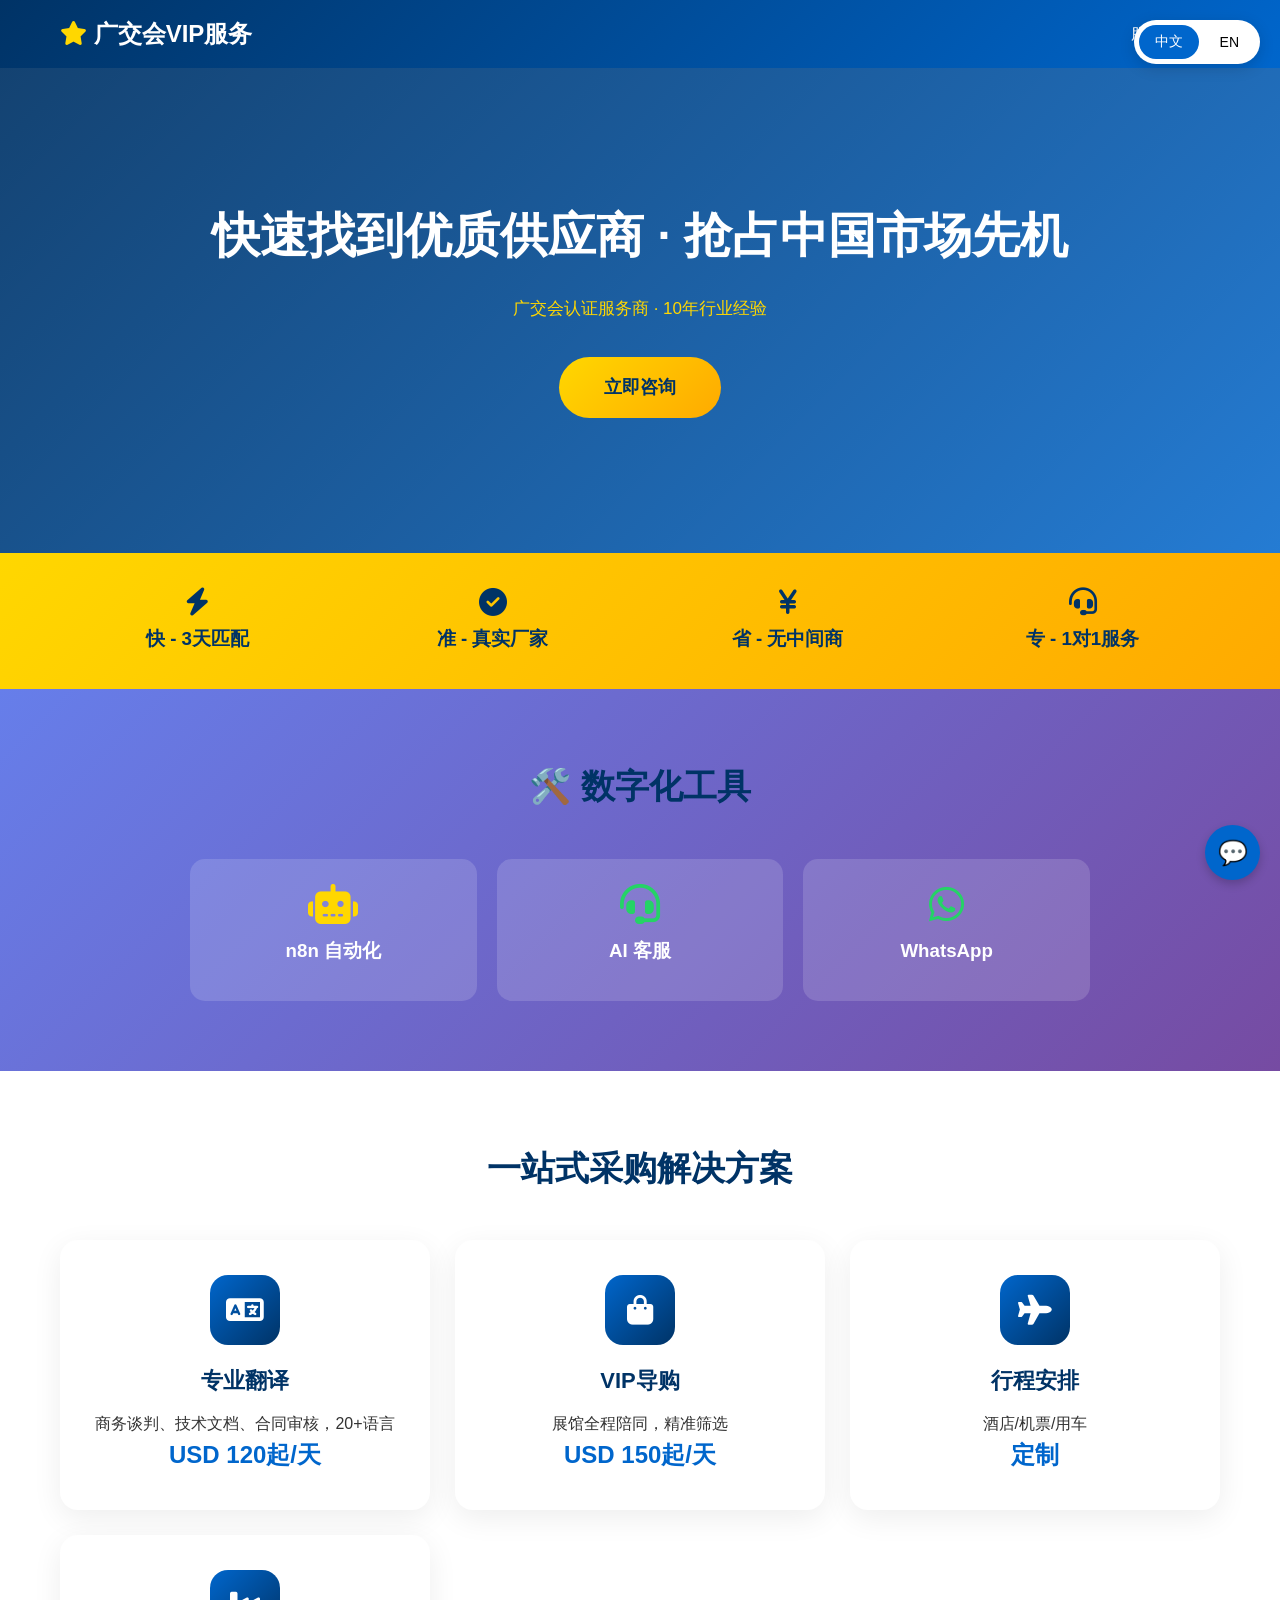
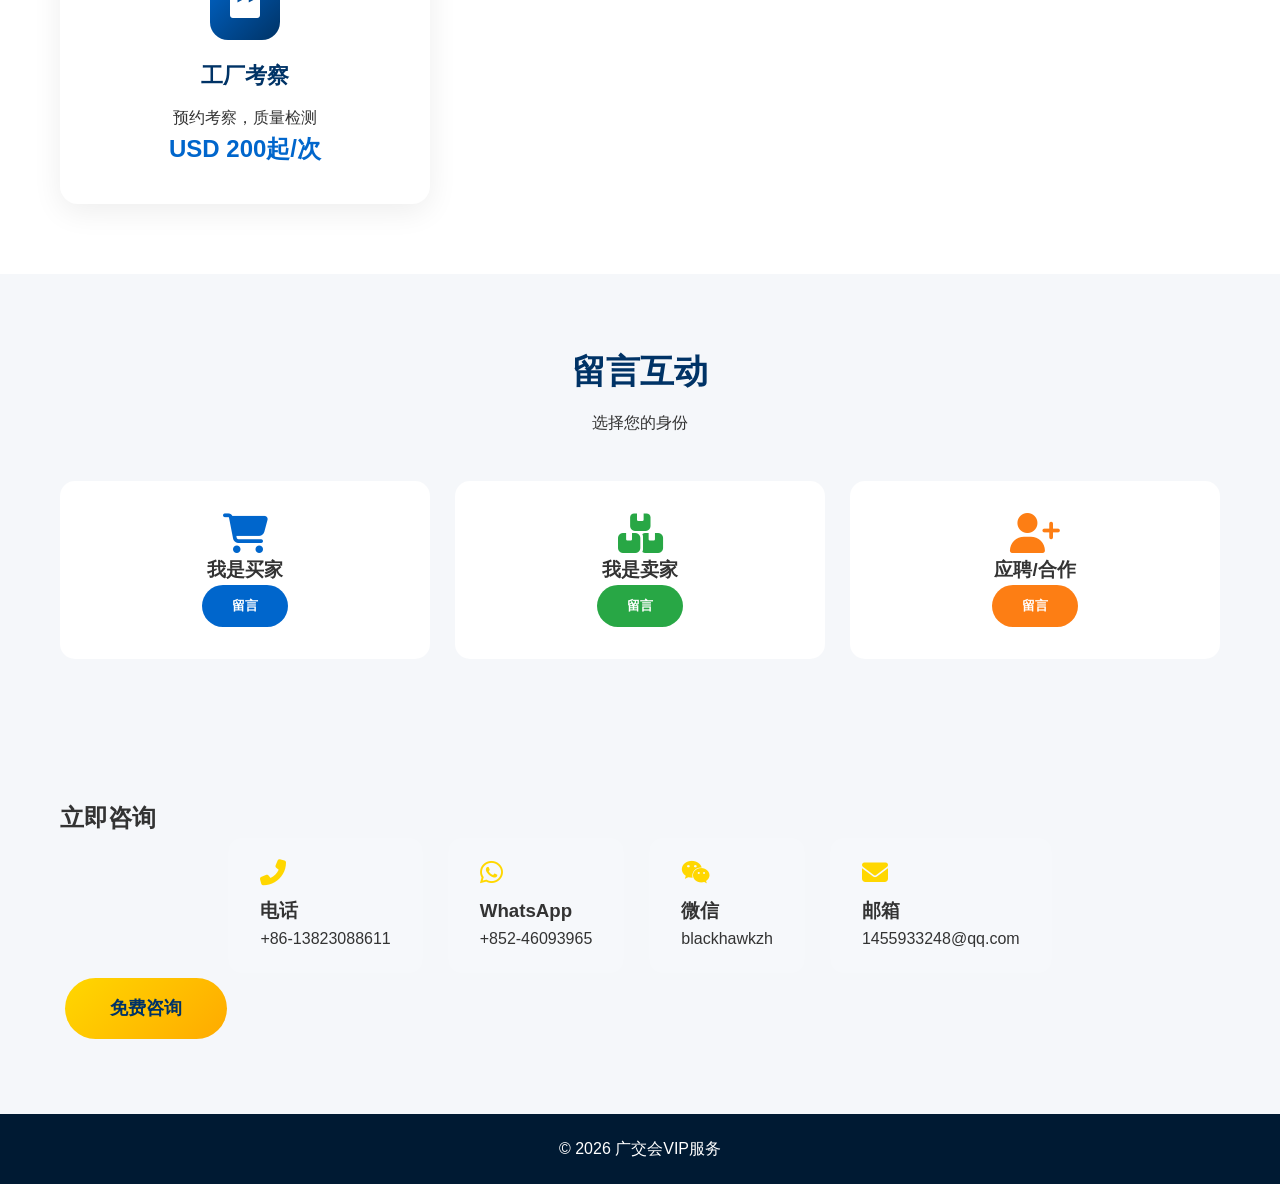
==== commit e7b4d447: "restore: 恢复原版网站保持不变" ====
--- a/index.html
+++ b/index.html
@@ -7,416 +7,233 @@
     <link rel="stylesheet" href="https://cdnjs.cloudflare.com/ajax/libs/font-awesome/6.4.0/css/all.min.css">
     <style>
         * { margin: 0; padding: 0; box-sizing: border-box; }
-        body { font-family: -apple-system, BlinkMacSystemFont, 'Segoe UI', sans-serif; line-height: 1.7; color: #1a1a1a; background: #f5f5f5; }
-        
-        /* Hero */
-        .hero {
-            position: relative;
-            min-height: 100vh;
-            display: flex;
-            align-items: center;
-            justify-content: center;
-        }
-        .hero-bg {
-            position: absolute; top: 0; left: 0; width: 100%; height: 100%;
-            background: url('images/bg.jpg') center/cover no-repeat;
-            filter: blur(5px) brightness(0.7);
-            transform: scale(1.05);
-        }
-        .hero-overlay {
-            position: absolute; top: 0; left: 0; width: 100%; height: 100%;
-            background: linear-gradient(180deg, rgba(0,30,60,0.75) 0%, rgba(0,50,100,0.65) 100%);
-        }
-        .hero-content {
-            position: relative; z-index: 2; text-align: center; color: white; padding: 40px 20px; max-width: 800px;
-        }
-        .hero h1 { font-size: 48px; font-weight: 600; letter-spacing: 2px; margin-bottom: 20px; }
-        .hero .subtitle { font-size: 18px; color: #ffd700; margin-bottom: 35px; letter-spacing: 1px; }
-        
-        /* Buttons */
-        .btn-group { display: flex; gap: 20px; justify-content: center; }
-        .btn {
-            display: inline-block;
-            padding: 14px 36px;
-            border-radius: 4px;
-            font-size: 16px;
-            font-weight: 500;
-            text-decoration: none;
-            transition: all 0.3s;
-        }
-        .btn-primary {
-            background: #ffd700;
-            color: #002244;
-        }
-        .btn-primary:hover { background: #ffdd44; transform: translateY(-2px); }
-        .btn-secondary {
-            background: transparent;
-            color: white;
-            border: 2px solid rgba(255,255,255,0.5);
-        }
-        .btn-secondary:hover { border-color: white; background: rgba(255,255,255,0.1); }
-        
-        /* Section Titles */
-        .section-title {
-            text-align: center;
-            margin-bottom: 45px;
-        }
-        .section-title h2 {
-            font-size: 28px;
-            color: #002244;
-            font-weight: 500;
-            letter-spacing: 3px;
-        }
-        .section-title .line {
-            width: 60px;
-            height: 3px;
-            background: #ffd700;
-            margin: 15px auto 0;
-        }
-        
-        /* Gallery - 2x2 Grid */
-        .gallery { padding: 70px 0; background: white; }
-        .gallery-grid {
-            display: grid;
-            grid-template-columns: repeat(2, 1fr);
-            gap: 20px;
-            max-width: 900px;
-            margin: 0 auto;
-            padding: 0 20px;
-        }
-        .gallery-item {
-            position: relative;
-            aspect-ratio: 16/10;
-            border-radius: 8px;
-            overflow: hidden;
-        }
-        .gallery-item img { width: 100%; height: 100%; object-fit: cover; }
-        .gallery-item .caption {
-            position: absolute; bottom: 0; left: 0; right: 0;
-            padding: 20px;
-            background: linear-gradient(transparent, rgba(0,20,40,0.85));
-            color: white;
-            font-size: 16px;
-            font-weight: 500;
-        }
-        
-        /* Services - 3 Columns */
-        .services { padding: 70px 0; background: #f8f9fa; }
-        .services-grid {
-            display: grid;
-            grid-template-columns: repeat(3, 1fr);
-            gap: 25px;
-            max-width: 1000px;
-            margin: 0 auto;
-            padding: 0 20px;
-        }
-        .service-card {
-            background: white;
-            padding: 40px 25px;
-            border-radius: 6px;
-            text-align: center;
-            border: 1px solid #e0e0e0;
-        }
-        .service-card:hover { border-color: #0066cc; box-shadow: 0 5px 20px rgba(0,0,0,0.08); }
-        .service-icon {
-            width: 60px; height: 60px;
-            background: #002244;
-            border-radius: 50%;
-            display: flex; align-items: center; justify-content: center;
-            margin: 0 auto 20px;
-            font-size: 24px; color: #ffd700;
-        }
-        .service-card h3 { font-size: 18px; color: #002244; margin-bottom: 12px; font-weight: 500; }
-        .service-card p { color: #666; font-size: 14px; margin-bottom: 15px; }
-        .service-price { font-size: 20px; color: #0066cc; font-weight: 600; }
-        
-        /* Value Banner */
-        .value-banner { background: #002244; padding: 45px 0; }
-        .value-grid {
-            display: grid;
-            grid-template-columns: repeat(4, 1fr);
-            gap: 20px;
-            text-align: center;
-            max-width: 900px;
-            margin: 0 auto;
-        }
-        .value-item i { font-size: 26px; color: #ffd700; margin-bottom: 12px; display: block; }
-        .value-item { color: white; }
-        .value-item .label { font-size: 16px; font-weight: 500; }
-        .value-item .sub { font-size: 13px; color: rgba(255,255,255,0.7); margin-top: 4px; }
-        
-        /* Interactive - 3 Columns */
-        .interactive { padding: 70px 0; background: white; }
-        .interactive-grid {
-            display: grid;
-            grid-template-columns: repeat(3, 1fr);
-            gap: 25px;
-            max-width: 900px;
-            margin: 0 auto;
-            padding: 0 20px;
-        }
-        .interactive-card {
-            background: #f8f9fa;
-            padding: 35px 20px;
-            border-radius: 6px;
-            text-align: center;
-            border: 1px solid #e0e0e0;
-            transition: all 0.3s;
-        }
-        .interactive-card:hover { border-color: #002244; background: white; }
-        .interactive-card i { font-size: 32px; margin-bottom: 15px; }
-        .interactive-card h3 { font-size: 16px; color: #002244; margin-bottom: 8px; font-weight: 500; }
-        .interactive-card p { font-size: 14px; color: #666; margin-bottom: 15px; }
-        
-        /* Contact */
-        .contact { background: linear-gradient(180deg, #002244 0%, #003366 100%); color: white; padding: 60px 0; }
-        .contact-grid {
-            display: grid;
-            grid-template-columns: repeat(4, 1fr);
-            gap: 25px;
-            text-align: center;
-            max-width: 1000px;
-            margin: 0 auto;
-        }
-        .contact-item i { font-size: 24px; color: #ffd700; margin-bottom: 12px; display: block; }
-        .contact-item h3 { font-size: 16px; font-weight: 500; margin-bottom: 8px; }
-        .contact-item p { font-size: 14px; opacity: 0.9; }
-        
-        /* Lang Switch */
-        .lang-switch {
-            position: fixed; top: 20px; right: 20px; z-index: 999;
-            background: rgba(255,255,255,0.95);
-            border-radius: 4px;
-            box-shadow: 0 2px 10px rgba(0,0,0,0.1);
-        }
-        .lang-btn {
-            padding: 8px 16px; border: none; background: transparent;
-            cursor: pointer; font-size: 13px; font-weight: 500;
-        }
-        .lang-btn.active { background: #002244; color: white; }
-        
-        @media (max-width: 768px) {
-            .hero h1 { font-size: 32px; }
-            .gallery-grid, .services-grid, .interactive-grid, .contact-grid, .value-grid { grid-template-columns: 1fr; }
-            .btn-group { flex-direction: column; align-items: center; }
-        }
+        body { font-family: -apple-system, BlinkMacSystemFont, sans-serif; line-height: 1.6; color: #333; background: #f5f7fa; }
+        .container { max-width: 1200px; margin: 0 auto; padding: 0 20px; }
+        .lang-switch { position: fixed; top: 20px; right: 20px; z-index: 1000; background: white; border-radius: 25px; padding: 5px; box-shadow: 0 4px 15px rgba(0,0,0,0.15); display: flex; gap: 5px; }
+        .lang-btn { padding: 8px 16px; border: none; background: transparent; cursor: pointer; border-radius: 20px; font-size: 14px; font-weight: 500; }
+        .lang-btn.active { background: #0066cc; color: white; }
+        header { background: linear-gradient(135deg, #003366 0%, #0066cc 100%); color: white; padding: 15px 0; position: sticky; top: 0; z-index: 100; }
+        header .container { display: flex; justify-content: space-between; align-items: center; }
+        .logo { font-size: 24px; font-weight: bold; }
+        .logo i { color: #ffd700; }
+        nav ul { display: flex; list-style: none; gap: 25px; }
+        nav a { color: white; text-decoration: none; font-weight: 500; }
+        nav a:hover { color: #ffd700; }
+        .hero { background: linear-gradient(135deg, rgba(0,51,102,0.92) 0%, rgba(0,102,204,0.85) 100%), url('https://images.unsplash.com/photo-1566073771259-6a8506099945?w=1920'); color: white; padding: 130px 0; text-align: center; }
+        .hero h1 { font-size: 48px; margin-bottom: 20px; }
+        .hero .subtitle { font-size: 17px; margin-bottom: 30px; color: #ffd700; }
+        .cta-button { display: inline-block; background: linear-gradient(135deg, #ffd700, #ffaa00); color: #003366; padding: 16px 45px; border-radius: 50px; font-size: 18px; font-weight: bold; text-decoration: none; margin: 5px; }
+        .value-banner { background: linear-gradient(135deg, #ffd700, #ffaa00); padding: 35px 0; }
+        .value-grid { display: grid; grid-template-columns: repeat(auto-fit, minmax(150px, 1fr)); gap: 20px; text-align: center; }
+        .value-item { color: #003366; }
+        .value-item i { font-size: 28px; margin-bottom: 8px; }
+        .services, .features, .interactive, .process, .testimonials, .contact { padding: 70px 0; }
+        .services, .testimonials { background: white; }
+        .features, .process { background: #f5f7fa; }
+        .section-title { text-align: center; margin-bottom: 45px; }
+        .section-title h2 { font-size: 34px; color: #003366; margin-bottom: 12px; }
+        .services-grid { display: grid; grid-template-columns: repeat(auto-fit, minmax(280px, 1fr)); gap: 25px; }
+        .service-card { background: white; padding: 35px 25px; border-radius: 18px; box-shadow: 0 8px 30px rgba(0,0,0,0.07); text-align: center; }
+        .service-icon { width: 70px; height: 70px; background: linear-gradient(135deg, #0066cc, #003366); border-radius: 18px; display: flex; align-items: center; justify-content: center; font-size: 30px; margin: 0 auto 18px; color: white; }
+        .service-card h3 { font-size: 22px; color: #003366; margin-bottom: 12px; }
+        .service-price { font-size: 24px; color: #0066cc; font-weight: bold; }
+        .features-grid { display: grid; grid-template-columns: repeat(auto-fit, minmax(280px, 1fr)); gap: 25px; }
+        .feature-item { display: flex; gap: 18px; background: white; padding: 22px; border-radius: 14px; }
+        .feature-icon { width: 55px; height: 55px; background: linear-gradient(135deg, #0066cc, #004488); border-radius: 50%; display: flex; align-items: center; justify-content: center; color: white; font-size: 22px; }
+        .interactive-grid { display: grid; grid-template-columns: repeat(3, 1fr); gap: 25px; }
+        .interactive-card { background: white; padding: 30px; border-radius: 15px; text-align: center; cursor: pointer; transition: all 0.3s; border: 2px solid transparent; }
+        .interactive-card:hover { border-color: #0066cc; transform: translateY(-5px); }
+        .btn { display: inline-block; padding: 12px 30px; border-radius: 25px; text-decoration: none; font-weight: 600; color: white; cursor: pointer; border: none; }
+        .btn-buyer { background: #0066cc; }
+        .btn-seller { background: #28a745; }
+        .btn-partner { background: #fd7e14; }
+        .media-grid { display: grid; grid-template-columns: repeat(auto-fit, minmax(100px, 1fr)); gap: 12px; }
+        .media-link { display: flex; flex-direction: column; align-items: center; padding: 20px; border-radius: 12px; text-decoration: none; color: white; }
+        .media-whatsapp { background: #25d366; }
+        .contact-cards { display: flex; justify-content: center; gap: 25px; flex-wrap: wrap; }
+        .contact-card { background: rgba(255,255,255,0.1); padding: 22px 32px; border-radius: 14px; }
+        .contact-card i { font-size: 26px; margin-bottom: 10px; color: #ffd700; }
+        footer { background: #001a33; color: white; padding: 22px 0; text-align: center; }
+        [lang="en"] .zh { display: none; }
+        [lang="zh-CN"] .en { display: none; }
+        #ai-chat-widget { display: none; position: fixed; bottom: 90px; right: 20px; width: 350px; height: 450px; background: #fff; border-radius: 15px; box-shadow: 0 5px 25px rgba(0,0,0,0.15); z-index: 99999; }
+        #ai-chat-widget.show { display: block; }
+        #chat-toggle-btn { position: fixed; bottom: 20px; right: 20px; width: 55px; height: 55px; background: #0066cc; border-radius: 50%; border: none; cursor: pointer; font-size: 24px; z-index: 99999; box-shadow: 0 4px 10px rgba(0,0,0,0.2); }
+        .chat-header { background: linear-gradient(135deg, #667eea, #764ba2); color: #fff; padding: 15px; font-weight: bold; display: flex; justify-content: space-between; cursor: pointer; }
+        .chat-messages { height: 300px; overflow-y: auto; padding: 15px; background: #f9f9f9; }
+        .chat-input { display: flex; padding: 10px; border-top: 1px solid #ddd; background: #fff; }
+        .chat-input input { flex: 1; padding: 10px; border: 1px solid #ddd; border-radius: 5px; }
+        .chat-input button { padding: 10px 20px; background: #0066cc; color: #fff; border: none; border-radius: 5px; margin-left: 10px; cursor: pointer; }
+        #message-modal { position: fixed; top: 0; left: 0; width: 100%; height: 100%; background: rgba(0,0,0,0.5); z-index: 99999; display: none; align-items: center; justify-content: center; }
+        #message-modal.show { display: flex; }
+        .modal-content { background: white; padding: 30px; border-radius: 15px; width: 90%; max-width: 400px; }
     </style>
 </head>
 <body>
-    <!-- Lang Switch -->
     <div class="lang-switch">
         <button class="lang-btn active" onclick="setLang('zh-CN')">中文</button>
         <button class="lang-btn" onclick="setLang('en')">EN</button>
     </div>
-
-    <!-- Hero -->
-    <section class="hero">
-        <div class="hero-bg"></div>
-        <div class="hero-overlay"></div>
-        <div class="hero-content">
-            <h1 id="hero-title">广交会VIP服务</h1>
-            <p class="subtitle" id="hero-subtitle">您的中国采购专家 · 翻译 · 导购 · 工厂考察</p>
-            <div class="btn-group">
-                <a href="#contact" class="btn btn-primary" id="cta-book">立即预约</a>
-                <a href="#services" class="btn btn-secondary" id="cta-more">了解更多</a>
+    <header><div class="container"><div class="logo"><i class="fas fa-star"></i> <span class="zh">广交会VIP服务</span><span class="en">Canton Fair VIP</span></div><nav><ul><li><a href="#services">服务</a></li><li><a href="#contact">联系</a></li></nav></div></header>
+    <section class="hero"><div class="container"><h1>快速找到优质供应商 · 抢占中国市场先机</h1><p class="subtitle">广交会认证服务商 · 10年行业经验</p><a href="#contact" class="cta-button">立即咨询</a></div></section>
+    <section class="value-banner"><div class="container"><div class="value-grid"><div class="value-item"><i class="fas fa-bolt"></i><h3>快 - 3天匹配</h3></div><div class="value-item"><i class="fas fa-check-circle"></i><h3>准 - 真实厂家</h3></div><div class="value-item"><i class="fas fa-yen-sign"></i><h3>省 - 无中间商</h3></div><div class="value-item"><i class="fas fa-headset"></i><h3>专 - 1对1服务</h3></div></div></div></section>
+    <section class="interactive" style="background: linear-gradient(135deg, #667eea, #764ba2); color: white;">
+        <div class="container">
+            <div class="section-title"><h2>🛠️ 数字化工具</h2></div>
+            <div style="display: grid; grid-template-columns: repeat(3, 1fr); gap: 20px; max-width: 900px; margin: 0 auto;">
+                <a href="https://n8n.cantonfairassist.online" target="_blank" style="text-decoration: none; color: white; background: rgba(255,255,255,0.15); padding: 25px; border-radius: 15px; text-align: center; display: block;">
+                    <i class="fas fa-robot" style="font-size: 40px; color: #ffd700;"></i>
+                    <h3 style="margin: 10px 0;">n8n 自动化</h3>
+                </a>
+                <div onclick="toggleChat()" style="cursor: pointer; background: rgba(255,255,255,0.15); padding: 25px; border-radius: 15px; text-align: center;">
+                    <i class="fas fa-headset" style="font-size: 40px; color: #25d366;"></i>
+                    <h3 style="margin: 10px 0;">AI 客服</h3>
+                </div>
+                <a href="https://wa.me/85246093965" target="_blank" style="text-decoration: none; color: white; background: rgba(255,255,255,0.15); padding: 25px; border-radius: 15px; text-align: center; display: block;">
+                    <i class="fab fa-whatsapp" style="font-size: 40px; color: #25d366;"></i>
+                    <h3 style="margin: 10px 0;">WhatsApp</h3>
+                </a>
             </div>
         </div>
     </section>
-
-    <!-- Gallery - 2x2 -->
-    <section class="gallery">
-        <div class="section-title">
-            <h2>服务实景</h2>
-            <div class="line"></div>
-        </div>
-        <div class="gallery-grid">
-            <div class="gallery-item">
-                <img src="images/booth.jpg" alt="展位现场">
-                <div class="caption">📍 展位现场</div>
+    <section class="services" id="services"><div class="container"><div class="section-title"><h2>一站式采购解决方案</h2></div><div class="services-grid"><div class="service-card"><div class="service-icon"><i class="fas fa-language"></i></div><h3>专业翻译</h3><p>商务谈判、技术文档、合同审核，20+语言</p><div class="service-price">USD 120起/天</div></div><div class="service-card"><div class="service-icon"><i class="fas fa-shopping-bag"></i></div><h3>VIP导购</h3><p>展馆全程陪同，精准筛选</p><div class="service-price">USD 150起/天</div></div><div class="service-card"><div class="service-icon"><i class="fas fa-plane"></i></div><h3>行程安排</h3><p>酒店/机票/用车</p><div class="service-price">定制</div></div><div class="service-card"><div class="service-icon"><i class="fas fa-industry"></i></div><h3>工厂考察</h3><p>预约考察，质量检测</p><div class="service-price">USD 200起/次</div></div></div></div></section>
+    <section class="interactive"><div class="container"><div class="section-title"><h2>留言互动</h2><p>选择您的身份</p></div><div class="interactive-grid"><div class="interactive-card" onclick="showMessageForm()"><i class="fas fa-shopping-cart" style="font-size:40px;color:#0066cc;"></i><h3>我是买家</h3><button class="btn btn-buyer">留言</button></div><div class="interactive-card" onclick="showMessageForm()"><i class="fas fa-boxes" style="font-size:40px;color:#28a745;"></i><h3>我是卖家</h3><button class="btn btn-seller">留言</button></div><div class="interactive-card" onclick="showMessageForm()"><i class="fas fa-user-plus" style="font-size:40px;color:#fd7e14;"></i><h3>应聘/合作</h3><button class="btn btn-partner">留言</button></div></div></div></section>
+    <section class="contact" id="contact"><div class="container"><h2>立即咨询</h2><div class="contact-cards"><div class="contact-card"><i class="fas fa-phone-alt"></i><h3>电话</h3><p>+86-13823088611</p></div><div class="contact-card"><i class="fab fa-whatsapp"></i><h3>WhatsApp</h3><p>+852-46093965</p></div><div class="contact-card"><i class="fab fa-weixin"></i><h3>微信</h3><p>blackhawkzh</p></div><div class="contact-card"><i class="fas fa-envelope"></i><h3>邮箱</h3><p>1455933248@qq.com</p></div></div><a href="mailto:1455933248@qq.com" class="cta-button">免费咨询</a></div></section>
+    <footer><div class="container"><p>© 2026 广交会VIP服务</p></div></footer>
+    
+    <!-- AI Chat -->
+    <div id="ai-chat-widget">
+      <div class="chat-header" onclick="toggleChat()">
+        <span>💬 AI客服</span>
+        <span onclick="toggleChat()">✕</span>
+      </div>
+      <div class="chat-messages" id="chat-messages">
+        <div style="background:#fff;padding:12px;border-radius:12px;margin-bottom:10px;">👋 您好！欢迎咨询广交会VIP服务！<br><br>请告诉我您的需求</div>
+      </div>
+      <div class="chat-input">
+        <input type="text" id="chat-input" placeholder="请输入问题..." onkeyup="if(event.key==='Enter')sendMessage()">
+        <button onclick="sendMessage()">发送</button>
+      </div>
+    </div>
+    <button id="chat-toggle-btn" onclick="toggleChat()">💬</button>
+    
+    <!-- Message Modal -->
+    <div id="message-modal">
+        <div class="modal-content">
+            <h3 style="color:#003366;margin-bottom:20px;">💬 留言给我们</h3>
+            <input type="text" id="msg-name" placeholder="您的姓名（选填）" style="width:100%;padding:12px;margin-bottom:15px;border:1px solid #ddd;border-radius:8px;">
+            <input type="text" id="msg-contact" placeholder="联系方式（必填）*" style="width:100%;padding:12px;margin-bottom:15px;border:1px solid #ddd;border-radius:8px;">
+            <textarea id="msg-content" placeholder="请输入留言内容..." rows="4" style="width:100%;padding:12px;margin-bottom:15px;border:1px solid #ddd;border-radius:8px;resize:none;"></textarea>
+            <div style="display:flex;gap:10px;">
+                <button onclick="submitMessage()" style="flex:1;padding:12px;background:#0066cc;color:white;border:none;border-radius:8px;cursor:pointer;">提交</button>
+                <button onclick="closeMessageForm()" style="flex:1;padding:12px;background:#ccc;color:#333;border:none;border-radius:8px;cursor:pointer;">取消</button>
             </div>
-            <div class="gallery-item">
-                <img src="images/negotiation.jpg" alt="商务洽谈">
-                <div class="caption">🤝 商务洽谈</div>
-            </div>
-            <div class="gallery-item">
-                <img src="images/footflow.jpg" alt="广交会展厅">
-                <div class="caption">👥 客流如潮</div>
-            </div>
-            <div class="gallery-item">
-                <img src="images/translation.jpg" alt="翻译服务">
-                <div class="caption">🗣️ 专业翻译</div>
-            </div>
-        </div>
-    </section>
-
-    <!-- Services - 3 Columns -->
-    <section class="services" id="services">
-        <div class="section-title">
-            <h2>服务项目</h2>
-            <div class="line"></div>
-        </div>
-        <div class="services-grid">
-            <div class="service-card">
-                <div class="service-icon"><i class="fas fa-language"></i></div>
-                <h3>专业翻译</h3>
-                <p>英语、法语、德语、阿拉伯语等多语言服务</p>
-                <div class="service-price">¥500-800/天</div>
-            </div>
-            <div class="service-card">
-                <div class="service-icon"><i class="fas fa-shopping-cart"></i></div>
-                <h3>VIP导购</h3>
-                <p>带您逛展馆，筛选优质产品</p>
-                <div class="service-price">¥800-1200/天</div>
-            </div>
-            <div class="service-card">
-                <div class="service-icon"><i class="fas fa-industry"></i></div>
-                <h3>工厂考察</h3>
-                <p>实地考察供应商工厂</p>
-                <div class="service-price">¥600-1000/次</div>
-            </div>
-        </div>
-    </section>
-
-    <!-- Value Banner - 4 Columns -->
-    <section class="value-banner">
-        <div class="value-grid">
-            <div class="value-item">
-                <i class="fas fa-clock"></i>
-                <div class="label">7×24小时</div>
-                <div class="sub">随时响应</div>
-            </div>
-            <div class="value-item">
-                <i class="fas fa-shield-alt"></i>
-                <div class="label">诚信可靠</div>
-                <div class="sub">品质保障</div>
-            </div>
-            <div class="value-item">
-                <i class="fas fa-user-tie"></i>
-                <div class="label">专业团队</div>
-                <div class="sub">经验丰富</div>
-            </div>
-            <div class="value-item">
-                <i class="fas fa-file-invoice-dollar"></i>
-                <div class="label">价格透明</div>
-                <div class="sub">无隐藏费用</div>
-            </div>
-        </div>
-    </section>
-
-    <!-- Interactive - 3 Columns + n8n -->
-    <section class="interactive" id="interactive">
-        <div class="section-title">
-            <h2>留言互动</h2>
-            <div class="line"></div>
-        </div>
-        <div class="interactive-grid">
-            <div class="interactive-card">
-                <i class="fas fa-user" style="color:#0066cc;"></i>
-                <h3>我是买家</h3>
-                <p>需要采购服务</p>
-                <span class="btn btn-primary" style="padding:8px 20px;font-size:14px;">立即留言</span>
-            </div>
-            <div class="interactive-card">
-                <i class="fas fa-store" style="color:#28a745;"></i>
-                <h3>我是卖家</h3>
-                <p>需要推广服务</p>
-                <span class="btn" style="background:#28a745;color:white;padding:8px 20px;font-size:14px;">立即留言</span>
-            </div>
-            <div class="interactive-card">
-                <i class="fas fa-handshake" style="color:#fd7e14;"></i>
-                <h3>应聘合作</h3>
-                <p>加入我们的团队</p>
-                <span class="btn" style="background:#fd7e14;color:white;padding:8px 20px;font-size:14px;">立即留言</span>
-            </div>
-        </div>
-        <!-- n8n & WhatsApp Buttons -->
-        <div style="text-align:center;margin-top:40px;">
-            <a href="https://n8n.cantonfairassist.online" target="_blank" class="btn" style="background:#002244;color:white;padding:12px 28px;font-size:15px;margin-right:15px;">
-                <i class="fas fa-robot"></i> n8n工作流
-            </a>
-            <a href="https://wa.me/85246093965" target="_blank" class="btn" style="background:#25D366;color:white;padding:12px 28px;font-size:15px;">
-                <i class="fab fa-whatsapp"></i> WhatsApp
-            </a>
-        </div>
-    </section>
-
-    <!-- Contact - 4 Columns -->
-    <section class="contact" id="contact">
-        <div class="section-title">
-            <h2 style="color:white;">联系我们</h2>
-            <div class="line"></div>
-        </div>
-        <div class="contact-grid">
-            <div class="contact-item">
-                <i class="fas fa-phone"></i>
-                <h3>电话</h3>
-                <p>+86 138-2308-8611</p>
-            </div>
-            <div class="contact-item">
-                <i class="fas fa-envelope"></i>
-                <h3>邮箱</h3>
-                <p>1455933248@qq.com</p>
-            </div>
-            <div class="contact-item">
-                <i class="fab fa-weixin"></i>
-                <h3>微信</h3>
-                <p>blackhawkzh</p>
-            </div>
-            <div class="contact-item">
-                <i class="fab fa-whatsapp"></i>
-                <h3>WhatsApp</h3>
-                <p>+852 4609-3965</p>
-            </div>
-        </div>
-    </section>
-
-    <!-- AI Chat -->
-    <div id="chat-toggle-btn" onclick="toggleChat()" style="position:fixed;bottom:30px;right:30px;width:60px;height:60px;background:#002244;border-radius:50%;display:flex;align-items:center;justify-content:center;cursor:pointer;box-shadow:0 5px 20px rgba(0,34,68,0.4);z-index:9998;">
-        <i class="fas fa-headset" style="color:#ffd700;font-size:24px;"></i>
-    </div>
-    <div id="ai-chat-widget" style="position:fixed;bottom:110px;right:30px;width:350px;max-height:420px;background:white;border-radius:8px;box-shadow:0 10px 40px rgba(0,0,0,0.15);z-index:9999;display:none;flex-direction:column;">
-        <div style="background:#002244;color:white;padding:15px;border-radius:8px 8px 0 0;">
-            <div style="display:flex;justify-content:space-between;align-items:center;">
-                <span style="font-size:15px;font-weight:500;">🤖 AI客服</span>
-                <i onclick="toggleChat()" style="cursor:pointer;font-size:16px;">✕</i>
-            </div>
-        </div>
-        <div id="chat-messages" style="flex:1;padding:15px;overflow-y:auto;min-height:260px;"></div>
-        <div style="padding:12px;border-top:1px solid #eee;display:flex;gap:8px;">
-            <input id="chat-input" type="text" placeholder="请输入您的问题..." style="flex:1;padding:10px;border:1px solid #ddd;border-radius:4px;outline:none;font-size:14px;">
-            <button onclick="sendMessage()" style="background:#002244;color:white;border:none;padding:10px 16px;border-radius:4px;cursor:pointer;">发送</button>
         </div>
     </div>
 
     <script>
-        function setLang(lang) {
-            document.querySelectorAll('.lang-btn').forEach(b => b.classList.remove('active'));
-            event.target.classList.add('active');
-            if(lang === 'en') {
-                document.getElementById('hero-title').textContent = 'Canton Fair VIP Services';
-                document.getElementById('hero-subtitle').textContent = 'Your China Sourcing Expert';
-                document.getElementById('cta-book').textContent = 'Book Now';
-                document.getElementById('cta-more').textContent = 'Learn More';
-            }
+    // AI客服知识库
+    var responses = {
+        "玩具": "🧸 玩具产品在第二期（4月23-27日），位于B区展馆。",
+        "电子": "📱 电子产品在第一期（4月15-19日），位于A区展馆。",
+        "家电": "📺 家电产品在第一期（4月15-19日），位于A区展馆。",
+        "机械": "⚙️ 机械产品在第一期（4月15-19日），位于A区展馆。",
+        "建材": "🏗️ 建材产品在第一期（4月15-19日），位于A区展馆。",
+        "陶瓷": "🏺 陶瓷产品在第二期（4月23-27日），位于B区展馆。",
+        "家居": "🏠 家居产品在第二期（4月23-27日），位于B区展馆。",
+        "礼品": "🎁 礼品产品在第二期（4月23-27日），位于B区展馆。",
+        "服装": "👔 服装产品在第二期和第三期，位于C区展馆。",
+        "纺织": "🧵 纺织产品在第二期和第三期，位于C区展馆。",
+        "食品": "🍜 食品产品在第三期（4月底-5月初），位于D区展馆。",
+        "医药": "💊 医药产品在第三期（4月底-5月初），位于D区展馆。",
+        "春交会": "📅 2026年春交会: 4月15日-5月5日。",
+        "秋交会": "📅 2026年秋交会: 10月15日-11月4日。",
+        "展馆": "📍 广州琶洲国际会展中心，地铁8号线琶洲站。",
+        "琶洲": "📍 广州琶洲国际会展中心，地铁8号线琶洲站。",
+        "定制行程": "好的！请告诉我您的到达日期和需要的服务",
+        "行程安排": "好的！请告诉我您的到达日期和需要的服务",
+        "去广州": "✈️ 请告诉我您的出发城市和日期",
+        "机票": "✈️ 请告诉我出发城市和日期",
+        "酒店": "🏨 琶洲附近推荐：香格里拉、保利洲际",
+        "翻译": "🗣️ 500-800元/天，加微信: blackhawkzh",
+        "导购": "🛒 800-1200元/天，加微信: blackhawkzh",
+        "工厂": "🏭 600-1000元/次，加微信: blackhawkzh",
+        "价格": "💰 翻译500-800元，导购800-1200元，工厂600-1000元",
+        "联系": "📞 微信: blackhawkzh, WhatsApp: +852-46093965",
+        "微信": "📞 微信: blackhawkzh",
+        "whatsapp": "📞 WhatsApp: +852-46093965",
+        "官方": "✅ 广交会认证服务商，10年行业经验",
+        "靠谱": "✅ 广交会认证服务商，10年行业经验",
+        "预约": "📞 请加微信: blackhawkzh",
+        "你好": "👋 您好！欢迎咨询广交会VIP服务！",
+        "谢谢": "😊 不客气！祝您广交会之行顺利！"
+    };
+    
+    function getAnswer(q) {
+        if (!q) return "您好！请告诉我您想咨询什么？";
+        q = q.toLowerCase();
+        var keys = Object.keys(responses).sort(function(a, b) { return b.length - a.length; });
+        for (var i = 0; i < keys.length; i++) {
+            if (q.indexOf(keys[i].toLowerCase()) !== -1) return responses[keys[i]];
         }
-        function toggleChat() {
-            var w = document.getElementById('ai-chat-widget');
-            var b = document.getElementById('chat-toggle-btn');
-            w.style.display = w.style.display === 'none' ? 'flex' : 'none';
-            b.style.display = w.style.display === 'flex' ? 'none' : 'flex';
+        return "感谢咨询！请告诉我您需要什么服务？";
+    }
+    
+    function toggleChat() {
+        var widget = document.getElementById('ai-chat-widget');
+        var btn = document.getElementById('chat-toggle-btn');
+        if (widget.classList.contains('show')) {
+            widget.classList.remove('show');
+        } else {
+            widget.classList.add('show');
         }
-        function sendMessage() {
-            var input = document.getElementById('chat-input');
-            var msg = input.value.trim();
-            if(!msg) return;
-            var msgs = document.getElementById('chat-messages');
-            msgs.innerHTML += '<div style="background:#002244;color:white;padding:8px 12px;border-radius:4px;margin:8px 0;text-align:right;max-width:80%;margin-left:auto;font-size:14px;">' + msg + '</div>';
-            setTimeout(function() {
-                msgs.innerHTML += '<div style="background:#f0f0f0;color:#333;padding:8px 12px;border-radius:4px;margin:8px 0;max-width:80%;font-size:14px;">您好！请问有什么可以帮您？</div>';
-                msgs.scrollTop = msgs.scrollHeight;
-            }, 500);
-            input.value = '';
-        }
+    }
+    
+    function sendMessage() {
+        var input = document.getElementById('chat-input');
+        var msg = input.value.trim();
+        if (!msg) return;
+        var msgs = document.getElementById('chat-messages');
+        msgs.innerHTML += '<div style="background:#fff;padding:12px;border-radius:12px;margin-bottom:10px;">' + msg + '</div>';
+        setTimeout(function() {
+            var answer = getAnswer(msg);
+            msgs.innerHTML += '<div style="background:#f0f0f0;padding:12px;border-radius:12px;margin-bottom:10px;">' + answer + '</div>';
+            msgs.scrollTop = msgs.scrollHeight;
+        }, 500);
+        input.value = '';
+        msgs.scrollTop = msgs.scrollHeight;
+    }
+    
+    function showMessageForm() {
+        document.getElementById('message-modal').classList.add('show');
+    }
+    
+    function closeMessageForm() {
+        document.getElementById('message-modal').classList.remove('show');
+    }
+    
+    function submitMessage() {
+        var name = document.getElementById('msg-name').value;
+        var contact = document.getElementById('msg-contact').value;
+        var message = document.getElementById('msg-content').value;
+        if (!contact) { alert('请填写联系方式！'); return; }
+        if (!message) { alert('请填写留言内容！'); return; }
+        
+        // 发送数据
+        var xhr = new XMLHttpRequest();
+        xhr.open('POST', 'https://cantonfairassist.online/message-api.php', true);
+        xhr.setRequestHeader('Content-Type', 'application/json');
+        xhr.send(JSON.stringify({name: name, contact: contact, message: message}));
+        
+        alert('留言成功！我们会尽快联系您！');
+        closeMessageForm();
+    }
+    
+    function setLang(lang) {
+        document.documentElement.lang = lang;
+        document.querySelectorAll('.lang-btn').forEach(function(btn) { btn.classList.remove('active'); });
+        event.target.classList.add('active');
+    }
     </script>
 </body>
 </html>
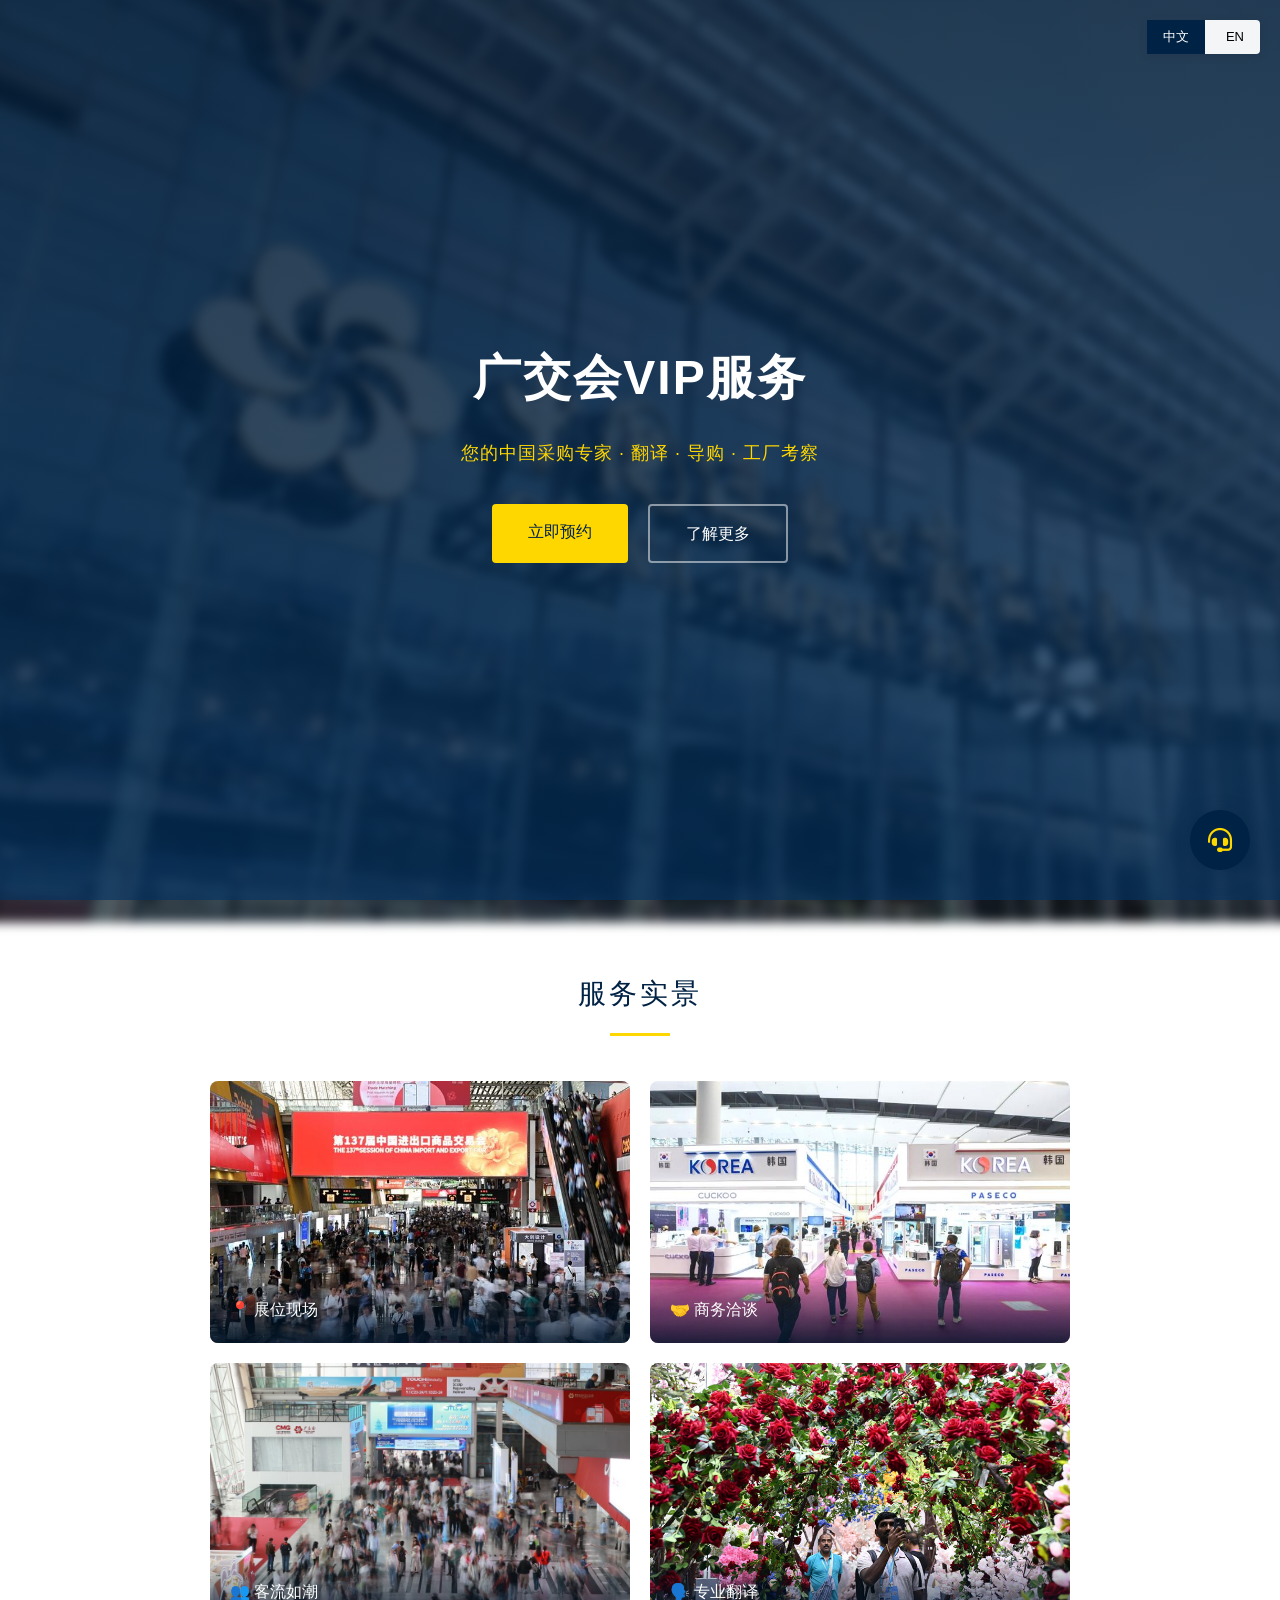
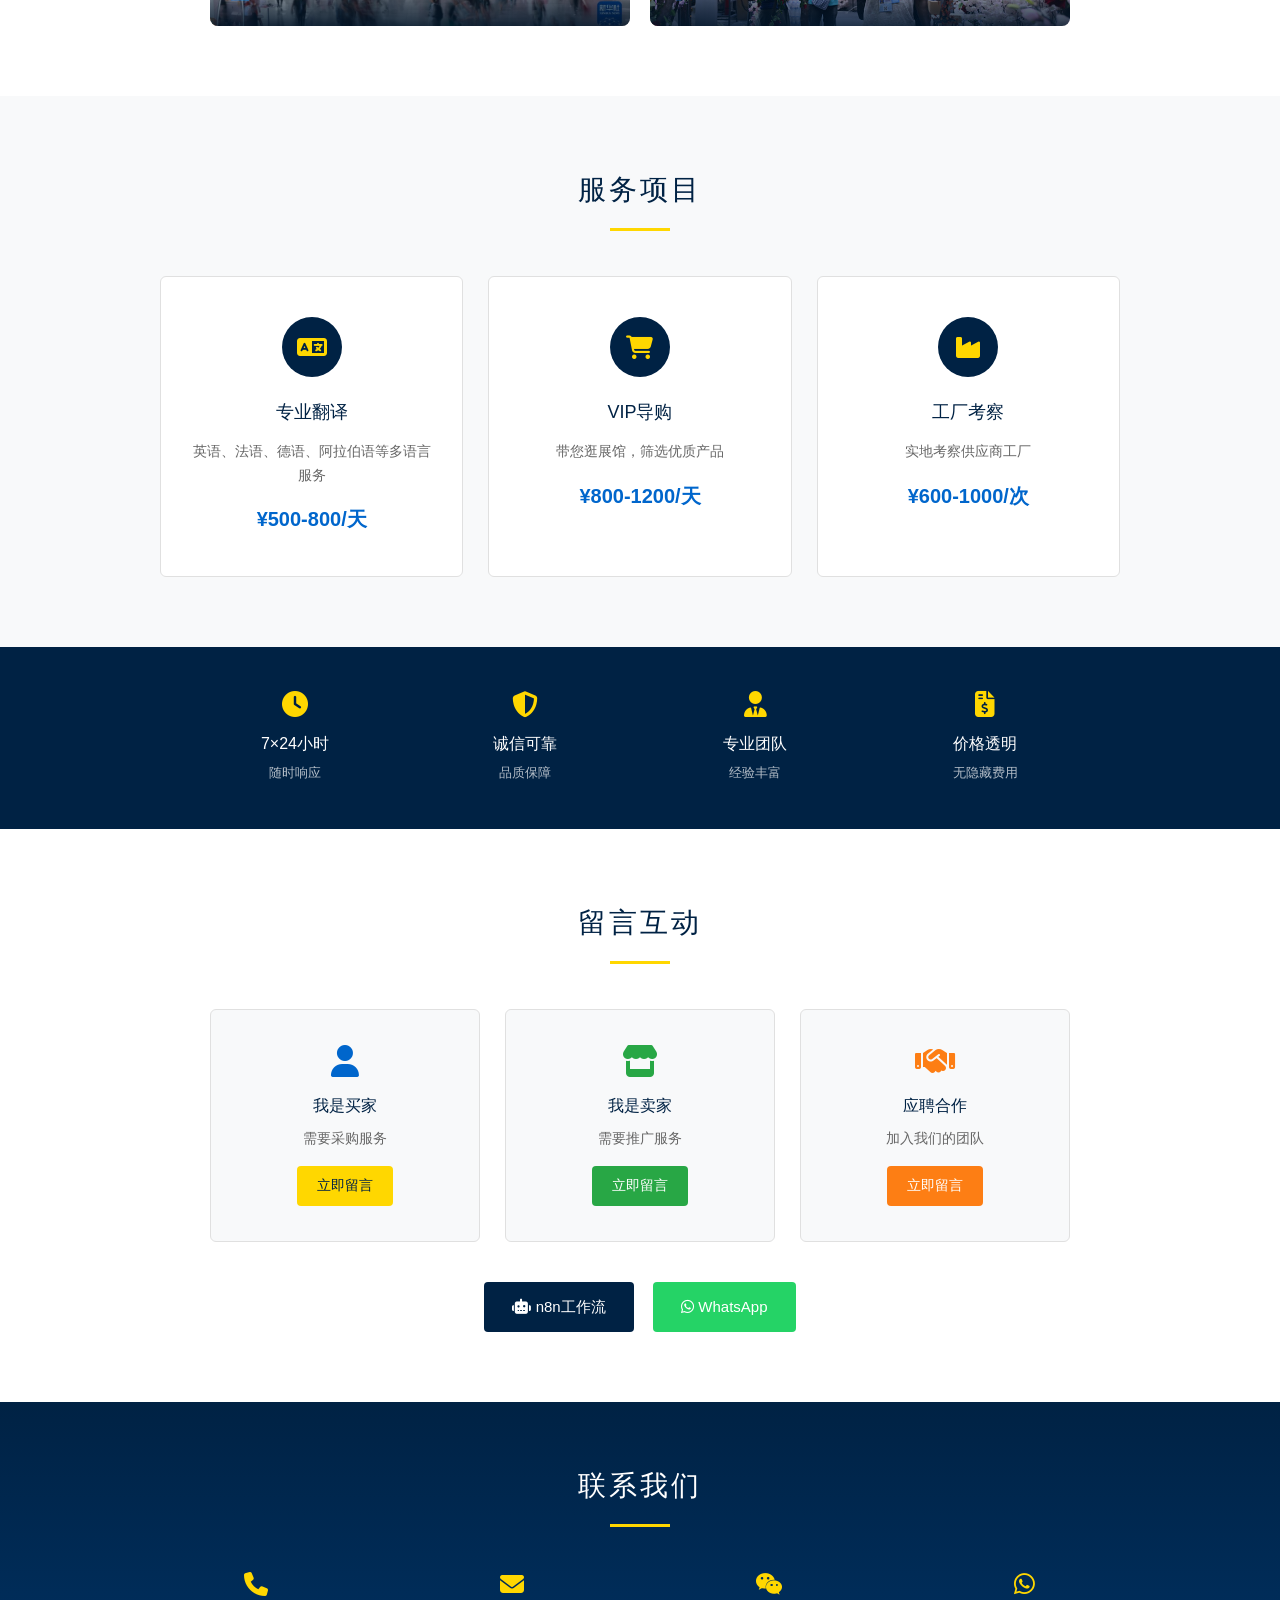
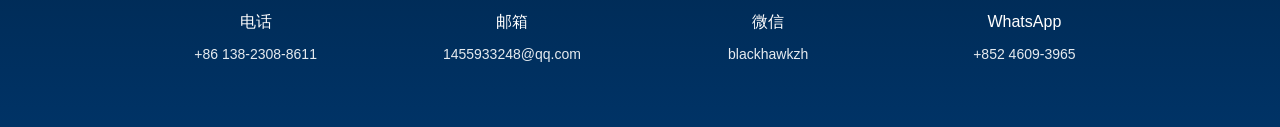
==== commit 0910b245: "restore: 恢复到2:34版本(有n8n和WhatsApp按钮)" ====
--- a/index.html
+++ b/index.html
@@ -7,233 +7,416 @@
     <link rel="stylesheet" href="https://cdnjs.cloudflare.com/ajax/libs/font-awesome/6.4.0/css/all.min.css">
     <style>
         * { margin: 0; padding: 0; box-sizing: border-box; }
-        body { font-family: -apple-system, BlinkMacSystemFont, sans-serif; line-height: 1.6; color: #333; background: #f5f7fa; }
-        .container { max-width: 1200px; margin: 0 auto; padding: 0 20px; }
-        .lang-switch { position: fixed; top: 20px; right: 20px; z-index: 1000; background: white; border-radius: 25px; padding: 5px; box-shadow: 0 4px 15px rgba(0,0,0,0.15); display: flex; gap: 5px; }
-        .lang-btn { padding: 8px 16px; border: none; background: transparent; cursor: pointer; border-radius: 20px; font-size: 14px; font-weight: 500; }
-        .lang-btn.active { background: #0066cc; color: white; }
-        header { background: linear-gradient(135deg, #003366 0%, #0066cc 100%); color: white; padding: 15px 0; position: sticky; top: 0; z-index: 100; }
-        header .container { display: flex; justify-content: space-between; align-items: center; }
-        .logo { font-size: 24px; font-weight: bold; }
-        .logo i { color: #ffd700; }
-        nav ul { display: flex; list-style: none; gap: 25px; }
-        nav a { color: white; text-decoration: none; font-weight: 500; }
-        nav a:hover { color: #ffd700; }
-        .hero { background: linear-gradient(135deg, rgba(0,51,102,0.92) 0%, rgba(0,102,204,0.85) 100%), url('https://images.unsplash.com/photo-1566073771259-6a8506099945?w=1920'); color: white; padding: 130px 0; text-align: center; }
-        .hero h1 { font-size: 48px; margin-bottom: 20px; }
-        .hero .subtitle { font-size: 17px; margin-bottom: 30px; color: #ffd700; }
-        .cta-button { display: inline-block; background: linear-gradient(135deg, #ffd700, #ffaa00); color: #003366; padding: 16px 45px; border-radius: 50px; font-size: 18px; font-weight: bold; text-decoration: none; margin: 5px; }
-        .value-banner { background: linear-gradient(135deg, #ffd700, #ffaa00); padding: 35px 0; }
-        .value-grid { display: grid; grid-template-columns: repeat(auto-fit, minmax(150px, 1fr)); gap: 20px; text-align: center; }
-        .value-item { color: #003366; }
-        .value-item i { font-size: 28px; margin-bottom: 8px; }
-        .services, .features, .interactive, .process, .testimonials, .contact { padding: 70px 0; }
-        .services, .testimonials { background: white; }
-        .features, .process { background: #f5f7fa; }
-        .section-title { text-align: center; margin-bottom: 45px; }
-        .section-title h2 { font-size: 34px; color: #003366; margin-bottom: 12px; }
-        .services-grid { display: grid; grid-template-columns: repeat(auto-fit, minmax(280px, 1fr)); gap: 25px; }
-        .service-card { background: white; padding: 35px 25px; border-radius: 18px; box-shadow: 0 8px 30px rgba(0,0,0,0.07); text-align: center; }
-        .service-icon { width: 70px; height: 70px; background: linear-gradient(135deg, #0066cc, #003366); border-radius: 18px; display: flex; align-items: center; justify-content: center; font-size: 30px; margin: 0 auto 18px; color: white; }
-        .service-card h3 { font-size: 22px; color: #003366; margin-bottom: 12px; }
-        .service-price { font-size: 24px; color: #0066cc; font-weight: bold; }
-        .features-grid { display: grid; grid-template-columns: repeat(auto-fit, minmax(280px, 1fr)); gap: 25px; }
-        .feature-item { display: flex; gap: 18px; background: white; padding: 22px; border-radius: 14px; }
-        .feature-icon { width: 55px; height: 55px; background: linear-gradient(135deg, #0066cc, #004488); border-radius: 50%; display: flex; align-items: center; justify-content: center; color: white; font-size: 22px; }
-        .interactive-grid { display: grid; grid-template-columns: repeat(3, 1fr); gap: 25px; }
-        .interactive-card { background: white; padding: 30px; border-radius: 15px; text-align: center; cursor: pointer; transition: all 0.3s; border: 2px solid transparent; }
-        .interactive-card:hover { border-color: #0066cc; transform: translateY(-5px); }
-        .btn { display: inline-block; padding: 12px 30px; border-radius: 25px; text-decoration: none; font-weight: 600; color: white; cursor: pointer; border: none; }
-        .btn-buyer { background: #0066cc; }
-        .btn-seller { background: #28a745; }
-        .btn-partner { background: #fd7e14; }
-        .media-grid { display: grid; grid-template-columns: repeat(auto-fit, minmax(100px, 1fr)); gap: 12px; }
-        .media-link { display: flex; flex-direction: column; align-items: center; padding: 20px; border-radius: 12px; text-decoration: none; color: white; }
-        .media-whatsapp { background: #25d366; }
-        .contact-cards { display: flex; justify-content: center; gap: 25px; flex-wrap: wrap; }
-        .contact-card { background: rgba(255,255,255,0.1); padding: 22px 32px; border-radius: 14px; }
-        .contact-card i { font-size: 26px; margin-bottom: 10px; color: #ffd700; }
-        footer { background: #001a33; color: white; padding: 22px 0; text-align: center; }
-        [lang="en"] .zh { display: none; }
-        [lang="zh-CN"] .en { display: none; }
-        #ai-chat-widget { display: none; position: fixed; bottom: 90px; right: 20px; width: 350px; height: 450px; background: #fff; border-radius: 15px; box-shadow: 0 5px 25px rgba(0,0,0,0.15); z-index: 99999; }
-        #ai-chat-widget.show { display: block; }
-        #chat-toggle-btn { position: fixed; bottom: 20px; right: 20px; width: 55px; height: 55px; background: #0066cc; border-radius: 50%; border: none; cursor: pointer; font-size: 24px; z-index: 99999; box-shadow: 0 4px 10px rgba(0,0,0,0.2); }
-        .chat-header { background: linear-gradient(135deg, #667eea, #764ba2); color: #fff; padding: 15px; font-weight: bold; display: flex; justify-content: space-between; cursor: pointer; }
-        .chat-messages { height: 300px; overflow-y: auto; padding: 15px; background: #f9f9f9; }
-        .chat-input { display: flex; padding: 10px; border-top: 1px solid #ddd; background: #fff; }
-        .chat-input input { flex: 1; padding: 10px; border: 1px solid #ddd; border-radius: 5px; }
-        .chat-input button { padding: 10px 20px; background: #0066cc; color: #fff; border: none; border-radius: 5px; margin-left: 10px; cursor: pointer; }
-        #message-modal { position: fixed; top: 0; left: 0; width: 100%; height: 100%; background: rgba(0,0,0,0.5); z-index: 99999; display: none; align-items: center; justify-content: center; }
-        #message-modal.show { display: flex; }
-        .modal-content { background: white; padding: 30px; border-radius: 15px; width: 90%; max-width: 400px; }
+        body { font-family: -apple-system, BlinkMacSystemFont, 'Segoe UI', sans-serif; line-height: 1.7; color: #1a1a1a; background: #f5f5f5; }
+        
+        /* Hero */
+        .hero {
+            position: relative;
+            min-height: 100vh;
+            display: flex;
+            align-items: center;
+            justify-content: center;
+        }
+        .hero-bg {
+            position: absolute; top: 0; left: 0; width: 100%; height: 100%;
+            background: url('images/bg.jpg') center/cover no-repeat;
+            filter: blur(5px) brightness(0.7);
+            transform: scale(1.05);
+        }
+        .hero-overlay {
+            position: absolute; top: 0; left: 0; width: 100%; height: 100%;
+            background: linear-gradient(180deg, rgba(0,30,60,0.75) 0%, rgba(0,50,100,0.65) 100%);
+        }
+        .hero-content {
+            position: relative; z-index: 2; text-align: center; color: white; padding: 40px 20px; max-width: 800px;
+        }
+        .hero h1 { font-size: 48px; font-weight: 600; letter-spacing: 2px; margin-bottom: 20px; }
+        .hero .subtitle { font-size: 18px; color: #ffd700; margin-bottom: 35px; letter-spacing: 1px; }
+        
+        /* Buttons */
+        .btn-group { display: flex; gap: 20px; justify-content: center; }
+        .btn {
+            display: inline-block;
+            padding: 14px 36px;
+            border-radius: 4px;
+            font-size: 16px;
+            font-weight: 500;
+            text-decoration: none;
+            transition: all 0.3s;
+        }
+        .btn-primary {
+            background: #ffd700;
+            color: #002244;
+        }
+        .btn-primary:hover { background: #ffdd44; transform: translateY(-2px); }
+        .btn-secondary {
+            background: transparent;
+            color: white;
+            border: 2px solid rgba(255,255,255,0.5);
+        }
+        .btn-secondary:hover { border-color: white; background: rgba(255,255,255,0.1); }
+        
+        /* Section Titles */
+        .section-title {
+            text-align: center;
+            margin-bottom: 45px;
+        }
+        .section-title h2 {
+            font-size: 28px;
+            color: #002244;
+            font-weight: 500;
+            letter-spacing: 3px;
+        }
+        .section-title .line {
+            width: 60px;
+            height: 3px;
+            background: #ffd700;
+            margin: 15px auto 0;
+        }
+        
+        /* Gallery - 2x2 Grid */
+        .gallery { padding: 70px 0; background: white; }
+        .gallery-grid {
+            display: grid;
+            grid-template-columns: repeat(2, 1fr);
+            gap: 20px;
+            max-width: 900px;
+            margin: 0 auto;
+            padding: 0 20px;
+        }
+        .gallery-item {
+            position: relative;
+            aspect-ratio: 16/10;
+            border-radius: 8px;
+            overflow: hidden;
+        }
+        .gallery-item img { width: 100%; height: 100%; object-fit: cover; }
+        .gallery-item .caption {
+            position: absolute; bottom: 0; left: 0; right: 0;
+            padding: 20px;
+            background: linear-gradient(transparent, rgba(0,20,40,0.85));
+            color: white;
+            font-size: 16px;
+            font-weight: 500;
+        }
+        
+        /* Services - 3 Columns */
+        .services { padding: 70px 0; background: #f8f9fa; }
+        .services-grid {
+            display: grid;
+            grid-template-columns: repeat(3, 1fr);
+            gap: 25px;
+            max-width: 1000px;
+            margin: 0 auto;
+            padding: 0 20px;
+        }
+        .service-card {
+            background: white;
+            padding: 40px 25px;
+            border-radius: 6px;
+            text-align: center;
+            border: 1px solid #e0e0e0;
+        }
+        .service-card:hover { border-color: #0066cc; box-shadow: 0 5px 20px rgba(0,0,0,0.08); }
+        .service-icon {
+            width: 60px; height: 60px;
+            background: #002244;
+            border-radius: 50%;
+            display: flex; align-items: center; justify-content: center;
+            margin: 0 auto 20px;
+            font-size: 24px; color: #ffd700;
+        }
+        .service-card h3 { font-size: 18px; color: #002244; margin-bottom: 12px; font-weight: 500; }
+        .service-card p { color: #666; font-size: 14px; margin-bottom: 15px; }
+        .service-price { font-size: 20px; color: #0066cc; font-weight: 600; }
+        
+        /* Value Banner */
+        .value-banner { background: #002244; padding: 45px 0; }
+        .value-grid {
+            display: grid;
+            grid-template-columns: repeat(4, 1fr);
+            gap: 20px;
+            text-align: center;
+            max-width: 900px;
+            margin: 0 auto;
+        }
+        .value-item i { font-size: 26px; color: #ffd700; margin-bottom: 12px; display: block; }
+        .value-item { color: white; }
+        .value-item .label { font-size: 16px; font-weight: 500; }
+        .value-item .sub { font-size: 13px; color: rgba(255,255,255,0.7); margin-top: 4px; }
+        
+        /* Interactive - 3 Columns */
+        .interactive { padding: 70px 0; background: white; }
+        .interactive-grid {
+            display: grid;
+            grid-template-columns: repeat(3, 1fr);
+            gap: 25px;
+            max-width: 900px;
+            margin: 0 auto;
+            padding: 0 20px;
+        }
+        .interactive-card {
+            background: #f8f9fa;
+            padding: 35px 20px;
+            border-radius: 6px;
+            text-align: center;
+            border: 1px solid #e0e0e0;
+            transition: all 0.3s;
+        }
+        .interactive-card:hover { border-color: #002244; background: white; }
+        .interactive-card i { font-size: 32px; margin-bottom: 15px; }
+        .interactive-card h3 { font-size: 16px; color: #002244; margin-bottom: 8px; font-weight: 500; }
+        .interactive-card p { font-size: 14px; color: #666; margin-bottom: 15px; }
+        
+        /* Contact */
+        .contact { background: linear-gradient(180deg, #002244 0%, #003366 100%); color: white; padding: 60px 0; }
+        .contact-grid {
+            display: grid;
+            grid-template-columns: repeat(4, 1fr);
+            gap: 25px;
+            text-align: center;
+            max-width: 1000px;
+            margin: 0 auto;
+        }
+        .contact-item i { font-size: 24px; color: #ffd700; margin-bottom: 12px; display: block; }
+        .contact-item h3 { font-size: 16px; font-weight: 500; margin-bottom: 8px; }
+        .contact-item p { font-size: 14px; opacity: 0.9; }
+        
+        /* Lang Switch */
+        .lang-switch {
+            position: fixed; top: 20px; right: 20px; z-index: 999;
+            background: rgba(255,255,255,0.95);
+            border-radius: 4px;
+            box-shadow: 0 2px 10px rgba(0,0,0,0.1);
+        }
+        .lang-btn {
+            padding: 8px 16px; border: none; background: transparent;
+            cursor: pointer; font-size: 13px; font-weight: 500;
+        }
+        .lang-btn.active { background: #002244; color: white; }
+        
+        @media (max-width: 768px) {
+            .hero h1 { font-size: 32px; }
+            .gallery-grid, .services-grid, .interactive-grid, .contact-grid, .value-grid { grid-template-columns: 1fr; }
+            .btn-group { flex-direction: column; align-items: center; }
+        }
     </style>
 </head>
 <body>
+    <!-- Lang Switch -->
     <div class="lang-switch">
         <button class="lang-btn active" onclick="setLang('zh-CN')">中文</button>
         <button class="lang-btn" onclick="setLang('en')">EN</button>
     </div>
-    <header><div class="container"><div class="logo"><i class="fas fa-star"></i> <span class="zh">广交会VIP服务</span><span class="en">Canton Fair VIP</span></div><nav><ul><li><a href="#services">服务</a></li><li><a href="#contact">联系</a></li></nav></div></header>
-    <section class="hero"><div class="container"><h1>快速找到优质供应商 · 抢占中国市场先机</h1><p class="subtitle">广交会认证服务商 · 10年行业经验</p><a href="#contact" class="cta-button">立即咨询</a></div></section>
-    <section class="value-banner"><div class="container"><div class="value-grid"><div class="value-item"><i class="fas fa-bolt"></i><h3>快 - 3天匹配</h3></div><div class="value-item"><i class="fas fa-check-circle"></i><h3>准 - 真实厂家</h3></div><div class="value-item"><i class="fas fa-yen-sign"></i><h3>省 - 无中间商</h3></div><div class="value-item"><i class="fas fa-headset"></i><h3>专 - 1对1服务</h3></div></div></div></section>
-    <section class="interactive" style="background: linear-gradient(135deg, #667eea, #764ba2); color: white;">
-        <div class="container">
-            <div class="section-title"><h2>🛠️ 数字化工具</h2></div>
-            <div style="display: grid; grid-template-columns: repeat(3, 1fr); gap: 20px; max-width: 900px; margin: 0 auto;">
-                <a href="https://n8n.cantonfairassist.online" target="_blank" style="text-decoration: none; color: white; background: rgba(255,255,255,0.15); padding: 25px; border-radius: 15px; text-align: center; display: block;">
-                    <i class="fas fa-robot" style="font-size: 40px; color: #ffd700;"></i>
-                    <h3 style="margin: 10px 0;">n8n 自动化</h3>
-                </a>
-                <div onclick="toggleChat()" style="cursor: pointer; background: rgba(255,255,255,0.15); padding: 25px; border-radius: 15px; text-align: center;">
-                    <i class="fas fa-headset" style="font-size: 40px; color: #25d366;"></i>
-                    <h3 style="margin: 10px 0;">AI 客服</h3>
-                </div>
-                <a href="https://wa.me/85246093965" target="_blank" style="text-decoration: none; color: white; background: rgba(255,255,255,0.15); padding: 25px; border-radius: 15px; text-align: center; display: block;">
-                    <i class="fab fa-whatsapp" style="font-size: 40px; color: #25d366;"></i>
-                    <h3 style="margin: 10px 0;">WhatsApp</h3>
-                </a>
-            </div>
-        </div>
-    </section>
-    <section class="services" id="services"><div class="container"><div class="section-title"><h2>一站式采购解决方案</h2></div><div class="services-grid"><div class="service-card"><div class="service-icon"><i class="fas fa-language"></i></div><h3>专业翻译</h3><p>商务谈判、技术文档、合同审核，20+语言</p><div class="service-price">USD 120起/天</div></div><div class="service-card"><div class="service-icon"><i class="fas fa-shopping-bag"></i></div><h3>VIP导购</h3><p>展馆全程陪同，精准筛选</p><div class="service-price">USD 150起/天</div></div><div class="service-card"><div class="service-icon"><i class="fas fa-plane"></i></div><h3>行程安排</h3><p>酒店/机票/用车</p><div class="service-price">定制</div></div><div class="service-card"><div class="service-icon"><i class="fas fa-industry"></i></div><h3>工厂考察</h3><p>预约考察，质量检测</p><div class="service-price">USD 200起/次</div></div></div></div></section>
-    <section class="interactive"><div class="container"><div class="section-title"><h2>留言互动</h2><p>选择您的身份</p></div><div class="interactive-grid"><div class="interactive-card" onclick="showMessageForm()"><i class="fas fa-shopping-cart" style="font-size:40px;color:#0066cc;"></i><h3>我是买家</h3><button class="btn btn-buyer">留言</button></div><div class="interactive-card" onclick="showMessageForm()"><i class="fas fa-boxes" style="font-size:40px;color:#28a745;"></i><h3>我是卖家</h3><button class="btn btn-seller">留言</button></div><div class="interactive-card" onclick="showMessageForm()"><i class="fas fa-user-plus" style="font-size:40px;color:#fd7e14;"></i><h3>应聘/合作</h3><button class="btn btn-partner">留言</button></div></div></div></section>
-    <section class="contact" id="contact"><div class="container"><h2>立即咨询</h2><div class="contact-cards"><div class="contact-card"><i class="fas fa-phone-alt"></i><h3>电话</h3><p>+86-13823088611</p></div><div class="contact-card"><i class="fab fa-whatsapp"></i><h3>WhatsApp</h3><p>+852-46093965</p></div><div class="contact-card"><i class="fab fa-weixin"></i><h3>微信</h3><p>blackhawkzh</p></div><div class="contact-card"><i class="fas fa-envelope"></i><h3>邮箱</h3><p>1455933248@qq.com</p></div></div><a href="mailto:1455933248@qq.com" class="cta-button">免费咨询</a></div></section>
-    <footer><div class="container"><p>© 2026 广交会VIP服务</p></div></footer>
-    
+
+    <!-- Hero -->
+    <section class="hero">
+        <div class="hero-bg"></div>
+        <div class="hero-overlay"></div>
+        <div class="hero-content">
+            <h1 id="hero-title">广交会VIP服务</h1>
+            <p class="subtitle" id="hero-subtitle">您的中国采购专家 · 翻译 · 导购 · 工厂考察</p>
+            <div class="btn-group">
+                <a href="#contact" class="btn btn-primary" id="cta-book">立即预约</a>
+                <a href="#services" class="btn btn-secondary" id="cta-more">了解更多</a>
+            </div>
+        </div>
+    </section>
+
+    <!-- Gallery - 2x2 -->
+    <section class="gallery">
+        <div class="section-title">
+            <h2>服务实景</h2>
+            <div class="line"></div>
+        </div>
+        <div class="gallery-grid">
+            <div class="gallery-item">
+                <img src="images/booth.jpg" alt="展位现场">
+                <div class="caption">📍 展位现场</div>
+            </div>
+            <div class="gallery-item">
+                <img src="images/negotiation.jpg" alt="商务洽谈">
+                <div class="caption">🤝 商务洽谈</div>
+            </div>
+            <div class="gallery-item">
+                <img src="images/footflow.jpg" alt="广交会展厅">
+                <div class="caption">👥 客流如潮</div>
+            </div>
+            <div class="gallery-item">
+                <img src="images/translation.jpg" alt="翻译服务">
+                <div class="caption">🗣️ 专业翻译</div>
+            </div>
+        </div>
+    </section>
+
+    <!-- Services - 3 Columns -->
+    <section class="services" id="services">
+        <div class="section-title">
+            <h2>服务项目</h2>
+            <div class="line"></div>
+        </div>
+        <div class="services-grid">
+            <div class="service-card">
+                <div class="service-icon"><i class="fas fa-language"></i></div>
+                <h3>专业翻译</h3>
+                <p>英语、法语、德语、阿拉伯语等多语言服务</p>
+                <div class="service-price">¥500-800/天</div>
+            </div>
+            <div class="service-card">
+                <div class="service-icon"><i class="fas fa-shopping-cart"></i></div>
+                <h3>VIP导购</h3>
+                <p>带您逛展馆，筛选优质产品</p>
+                <div class="service-price">¥800-1200/天</div>
+            </div>
+            <div class="service-card">
+                <div class="service-icon"><i class="fas fa-industry"></i></div>
+                <h3>工厂考察</h3>
+                <p>实地考察供应商工厂</p>
+                <div class="service-price">¥600-1000/次</div>
+            </div>
+        </div>
+    </section>
+
+    <!-- Value Banner - 4 Columns -->
+    <section class="value-banner">
+        <div class="value-grid">
+            <div class="value-item">
+                <i class="fas fa-clock"></i>
+                <div class="label">7×24小时</div>
+                <div class="sub">随时响应</div>
+            </div>
+            <div class="value-item">
+                <i class="fas fa-shield-alt"></i>
+                <div class="label">诚信可靠</div>
+                <div class="sub">品质保障</div>
+            </div>
+            <div class="value-item">
+                <i class="fas fa-user-tie"></i>
+                <div class="label">专业团队</div>
+                <div class="sub">经验丰富</div>
+            </div>
+            <div class="value-item">
+                <i class="fas fa-file-invoice-dollar"></i>
+                <div class="label">价格透明</div>
+                <div class="sub">无隐藏费用</div>
+            </div>
+        </div>
+    </section>
+
+    <!-- Interactive - 3 Columns + n8n -->
+    <section class="interactive" id="interactive">
+        <div class="section-title">
+            <h2>留言互动</h2>
+            <div class="line"></div>
+        </div>
+        <div class="interactive-grid">
+            <div class="interactive-card">
+                <i class="fas fa-user" style="color:#0066cc;"></i>
+                <h3>我是买家</h3>
+                <p>需要采购服务</p>
+                <span class="btn btn-primary" style="padding:8px 20px;font-size:14px;">立即留言</span>
+            </div>
+            <div class="interactive-card">
+                <i class="fas fa-store" style="color:#28a745;"></i>
+                <h3>我是卖家</h3>
+                <p>需要推广服务</p>
+                <span class="btn" style="background:#28a745;color:white;padding:8px 20px;font-size:14px;">立即留言</span>
+            </div>
+            <div class="interactive-card">
+                <i class="fas fa-handshake" style="color:#fd7e14;"></i>
+                <h3>应聘合作</h3>
+                <p>加入我们的团队</p>
+                <span class="btn" style="background:#fd7e14;color:white;padding:8px 20px;font-size:14px;">立即留言</span>
+            </div>
+        </div>
+        <!-- n8n & WhatsApp Buttons -->
+        <div style="text-align:center;margin-top:40px;">
+            <a href="https://n8n.cantonfairassist.online" target="_blank" class="btn" style="background:#002244;color:white;padding:12px 28px;font-size:15px;margin-right:15px;">
+                <i class="fas fa-robot"></i> n8n工作流
+            </a>
+            <a href="https://wa.me/85246093965" target="_blank" class="btn" style="background:#25D366;color:white;padding:12px 28px;font-size:15px;">
+                <i class="fab fa-whatsapp"></i> WhatsApp
+            </a>
+        </div>
+    </section>
+
+    <!-- Contact - 4 Columns -->
+    <section class="contact" id="contact">
+        <div class="section-title">
+            <h2 style="color:white;">联系我们</h2>
+            <div class="line"></div>
+        </div>
+        <div class="contact-grid">
+            <div class="contact-item">
+                <i class="fas fa-phone"></i>
+                <h3>电话</h3>
+                <p>+86 138-2308-8611</p>
+            </div>
+            <div class="contact-item">
+                <i class="fas fa-envelope"></i>
+                <h3>邮箱</h3>
+                <p>1455933248@qq.com</p>
+            </div>
+            <div class="contact-item">
+                <i class="fab fa-weixin"></i>
+                <h3>微信</h3>
+                <p>blackhawkzh</p>
+            </div>
+            <div class="contact-item">
+                <i class="fab fa-whatsapp"></i>
+                <h3>WhatsApp</h3>
+                <p>+852 4609-3965</p>
+            </div>
+        </div>
+    </section>
+
     <!-- AI Chat -->
-    <div id="ai-chat-widget">
-      <div class="chat-header" onclick="toggleChat()">
-        <span>💬 AI客服</span>
-        <span onclick="toggleChat()">✕</span>
-      </div>
-      <div class="chat-messages" id="chat-messages">
-        <div style="background:#fff;padding:12px;border-radius:12px;margin-bottom:10px;">👋 您好！欢迎咨询广交会VIP服务！<br><br>请告诉我您的需求</div>
-      </div>
-      <div class="chat-input">
-        <input type="text" id="chat-input" placeholder="请输入问题..." onkeyup="if(event.key==='Enter')sendMessage()">
-        <button onclick="sendMessage()">发送</button>
-      </div>
+    <div id="chat-toggle-btn" onclick="toggleChat()" style="position:fixed;bottom:30px;right:30px;width:60px;height:60px;background:#002244;border-radius:50%;display:flex;align-items:center;justify-content:center;cursor:pointer;box-shadow:0 5px 20px rgba(0,34,68,0.4);z-index:9998;">
+        <i class="fas fa-headset" style="color:#ffd700;font-size:24px;"></i>
     </div>
-    <button id="chat-toggle-btn" onclick="toggleChat()">💬</button>
-    
-    <!-- Message Modal -->
-    <div id="message-modal">
-        <div class="modal-content">
-            <h3 style="color:#003366;margin-bottom:20px;">💬 留言给我们</h3>
-            <input type="text" id="msg-name" placeholder="您的姓名（选填）" style="width:100%;padding:12px;margin-bottom:15px;border:1px solid #ddd;border-radius:8px;">
-            <input type="text" id="msg-contact" placeholder="联系方式（必填）*" style="width:100%;padding:12px;margin-bottom:15px;border:1px solid #ddd;border-radius:8px;">
-            <textarea id="msg-content" placeholder="请输入留言内容..." rows="4" style="width:100%;padding:12px;margin-bottom:15px;border:1px solid #ddd;border-radius:8px;resize:none;"></textarea>
-            <div style="display:flex;gap:10px;">
-                <button onclick="submitMessage()" style="flex:1;padding:12px;background:#0066cc;color:white;border:none;border-radius:8px;cursor:pointer;">提交</button>
-                <button onclick="closeMessageForm()" style="flex:1;padding:12px;background:#ccc;color:#333;border:none;border-radius:8px;cursor:pointer;">取消</button>
-            </div>
+    <div id="ai-chat-widget" style="position:fixed;bottom:110px;right:30px;width:350px;max-height:420px;background:white;border-radius:8px;box-shadow:0 10px 40px rgba(0,0,0,0.15);z-index:9999;display:none;flex-direction:column;">
+        <div style="background:#002244;color:white;padding:15px;border-radius:8px 8px 0 0;">
+            <div style="display:flex;justify-content:space-between;align-items:center;">
+                <span style="font-size:15px;font-weight:500;">🤖 AI客服</span>
+                <i onclick="toggleChat()" style="cursor:pointer;font-size:16px;">✕</i>
+            </div>
+        </div>
+        <div id="chat-messages" style="flex:1;padding:15px;overflow-y:auto;min-height:260px;"></div>
+        <div style="padding:12px;border-top:1px solid #eee;display:flex;gap:8px;">
+            <input id="chat-input" type="text" placeholder="请输入您的问题..." style="flex:1;padding:10px;border:1px solid #ddd;border-radius:4px;outline:none;font-size:14px;">
+            <button onclick="sendMessage()" style="background:#002244;color:white;border:none;padding:10px 16px;border-radius:4px;cursor:pointer;">发送</button>
         </div>
     </div>
 
     <script>
-    // AI客服知识库
-    var responses = {
-        "玩具": "🧸 玩具产品在第二期（4月23-27日），位于B区展馆。",
-        "电子": "📱 电子产品在第一期（4月15-19日），位于A区展馆。",
-        "家电": "📺 家电产品在第一期（4月15-19日），位于A区展馆。",
-        "机械": "⚙️ 机械产品在第一期（4月15-19日），位于A区展馆。",
-        "建材": "🏗️ 建材产品在第一期（4月15-19日），位于A区展馆。",
-        "陶瓷": "🏺 陶瓷产品在第二期（4月23-27日），位于B区展馆。",
-        "家居": "🏠 家居产品在第二期（4月23-27日），位于B区展馆。",
-        "礼品": "🎁 礼品产品在第二期（4月23-27日），位于B区展馆。",
-        "服装": "👔 服装产品在第二期和第三期，位于C区展馆。",
-        "纺织": "🧵 纺织产品在第二期和第三期，位于C区展馆。",
-        "食品": "🍜 食品产品在第三期（4月底-5月初），位于D区展馆。",
-        "医药": "💊 医药产品在第三期（4月底-5月初），位于D区展馆。",
-        "春交会": "📅 2026年春交会: 4月15日-5月5日。",
-        "秋交会": "📅 2026年秋交会: 10月15日-11月4日。",
-        "展馆": "📍 广州琶洲国际会展中心，地铁8号线琶洲站。",
-        "琶洲": "📍 广州琶洲国际会展中心，地铁8号线琶洲站。",
-        "定制行程": "好的！请告诉我您的到达日期和需要的服务",
-        "行程安排": "好的！请告诉我您的到达日期和需要的服务",
-        "去广州": "✈️ 请告诉我您的出发城市和日期",
-        "机票": "✈️ 请告诉我出发城市和日期",
-        "酒店": "🏨 琶洲附近推荐：香格里拉、保利洲际",
-        "翻译": "🗣️ 500-800元/天，加微信: blackhawkzh",
-        "导购": "🛒 800-1200元/天，加微信: blackhawkzh",
-        "工厂": "🏭 600-1000元/次，加微信: blackhawkzh",
-        "价格": "💰 翻译500-800元，导购800-1200元，工厂600-1000元",
-        "联系": "📞 微信: blackhawkzh, WhatsApp: +852-46093965",
-        "微信": "📞 微信: blackhawkzh",
-        "whatsapp": "📞 WhatsApp: +852-46093965",
-        "官方": "✅ 广交会认证服务商，10年行业经验",
-        "靠谱": "✅ 广交会认证服务商，10年行业经验",
-        "预约": "📞 请加微信: blackhawkzh",
-        "你好": "👋 您好！欢迎咨询广交会VIP服务！",
-        "谢谢": "😊 不客气！祝您广交会之行顺利！"
-    };
-    
-    function getAnswer(q) {
-        if (!q) return "您好！请告诉我您想咨询什么？";
-        q = q.toLowerCase();
-        var keys = Object.keys(responses).sort(function(a, b) { return b.length - a.length; });
-        for (var i = 0; i < keys.length; i++) {
-            if (q.indexOf(keys[i].toLowerCase()) !== -1) return responses[keys[i]];
-        }
-        return "感谢咨询！请告诉我您需要什么服务？";
-    }
-    
-    function toggleChat() {
-        var widget = document.getElementById('ai-chat-widget');
-        var btn = document.getElementById('chat-toggle-btn');
-        if (widget.classList.contains('show')) {
-            widget.classList.remove('show');
-        } else {
-            widget.classList.add('show');
-        }
-    }
-    
-    function sendMessage() {
-        var input = document.getElementById('chat-input');
-        var msg = input.value.trim();
-        if (!msg) return;
-        var msgs = document.getElementById('chat-messages');
-        msgs.innerHTML += '<div style="background:#fff;padding:12px;border-radius:12px;margin-bottom:10px;">' + msg + '</div>';
-        setTimeout(function() {
-            var answer = getAnswer(msg);
-            msgs.innerHTML += '<div style="background:#f0f0f0;padding:12px;border-radius:12px;margin-bottom:10px;">' + answer + '</div>';
-            msgs.scrollTop = msgs.scrollHeight;
-        }, 500);
-        input.value = '';
-        msgs.scrollTop = msgs.scrollHeight;
-    }
-    
-    function showMessageForm() {
-        document.getElementById('message-modal').classList.add('show');
-    }
-    
-    function closeMessageForm() {
-        document.getElementById('message-modal').classList.remove('show');
-    }
-    
-    function submitMessage() {
-        var name = document.getElementById('msg-name').value;
-        var contact = document.getElementById('msg-contact').value;
-        var message = document.getElementById('msg-content').value;
-        if (!contact) { alert('请填写联系方式！'); return; }
-        if (!message) { alert('请填写留言内容！'); return; }
-        
-        // 发送数据
-        var xhr = new XMLHttpRequest();
-        xhr.open('POST', 'https://cantonfairassist.online/message-api.php', true);
-        xhr.setRequestHeader('Content-Type', 'application/json');
-        xhr.send(JSON.stringify({name: name, contact: contact, message: message}));
-        
-        alert('留言成功！我们会尽快联系您！');
-        closeMessageForm();
-    }
-    
-    function setLang(lang) {
-        document.documentElement.lang = lang;
-        document.querySelectorAll('.lang-btn').forEach(function(btn) { btn.classList.remove('active'); });
-        event.target.classList.add('active');
-    }
+        function setLang(lang) {
+            document.querySelectorAll('.lang-btn').forEach(b => b.classList.remove('active'));
+            event.target.classList.add('active');
+            if(lang === 'en') {
+                document.getElementById('hero-title').textContent = 'Canton Fair VIP Services';
+                document.getElementById('hero-subtitle').textContent = 'Your China Sourcing Expert';
+                document.getElementById('cta-book').textContent = 'Book Now';
+                document.getElementById('cta-more').textContent = 'Learn More';
+            }
+        }
+        function toggleChat() {
+            var w = document.getElementById('ai-chat-widget');
+            var b = document.getElementById('chat-toggle-btn');
+            w.style.display = w.style.display === 'none' ? 'flex' : 'none';
+            b.style.display = w.style.display === 'flex' ? 'none' : 'flex';
+        }
+        function sendMessage() {
+            var input = document.getElementById('chat-input');
+            var msg = input.value.trim();
+            if(!msg) return;
+            var msgs = document.getElementById('chat-messages');
+            msgs.innerHTML += '<div style="background:#002244;color:white;padding:8px 12px;border-radius:4px;margin:8px 0;text-align:right;max-width:80%;margin-left:auto;font-size:14px;">' + msg + '</div>';
+            setTimeout(function() {
+                msgs.innerHTML += '<div style="background:#f0f0f0;color:#333;padding:8px 12px;border-radius:4px;margin:8px 0;max-width:80%;font-size:14px;">您好！请问有什么可以帮您？</div>';
+                msgs.scrollTop = msgs.scrollHeight;
+            }, 500);
+            input.value = '';
+        }
     </script>
 </body>
 </html>
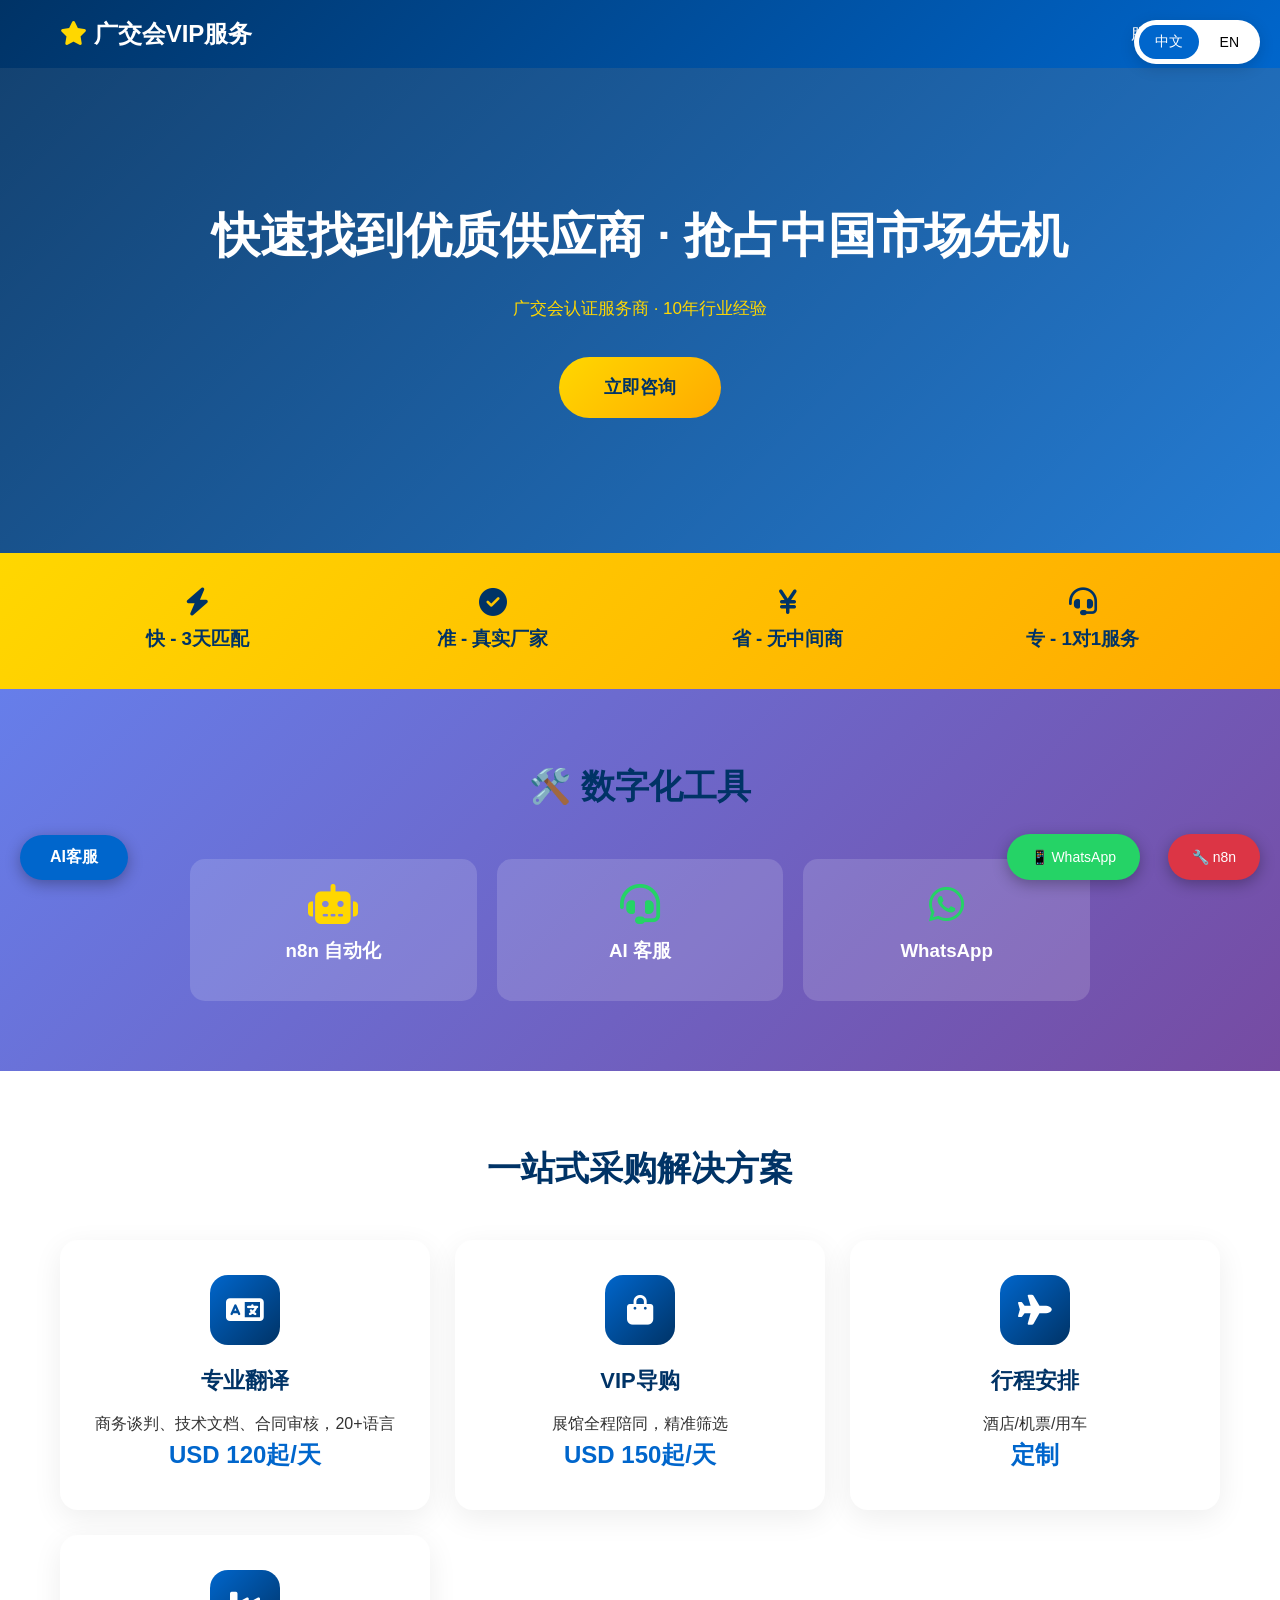
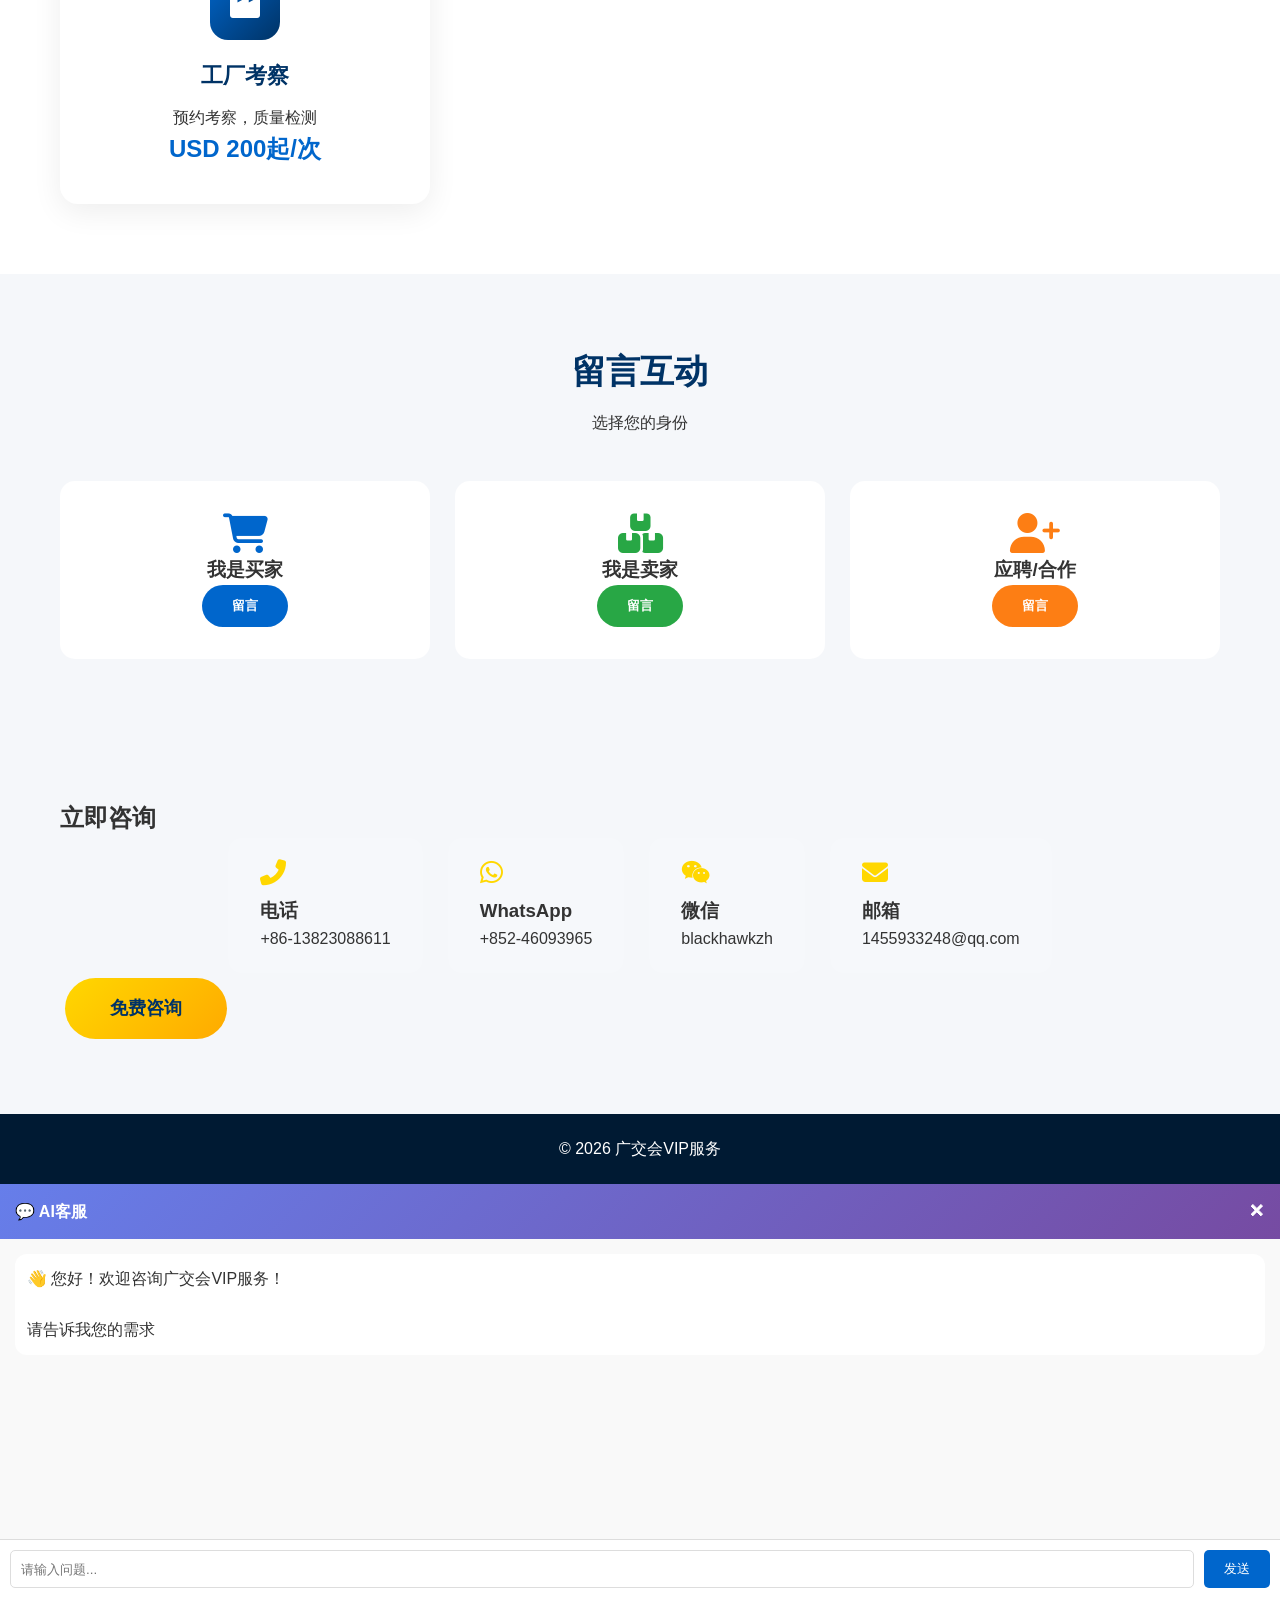
==== commit ecd4ac9f: "Update to second initial state - bilingual support" ====
--- a/index.html
+++ b/index.html
@@ -7,416 +7,262 @@
     <link rel="stylesheet" href="https://cdnjs.cloudflare.com/ajax/libs/font-awesome/6.4.0/css/all.min.css">
     <style>
         * { margin: 0; padding: 0; box-sizing: border-box; }
-        body { font-family: -apple-system, BlinkMacSystemFont, 'Segoe UI', sans-serif; line-height: 1.7; color: #1a1a1a; background: #f5f5f5; }
-        
-        /* Hero */
-        .hero {
-            position: relative;
-            min-height: 100vh;
-            display: flex;
-            align-items: center;
-            justify-content: center;
-        }
-        .hero-bg {
-            position: absolute; top: 0; left: 0; width: 100%; height: 100%;
-            background: url('images/bg.jpg') center/cover no-repeat;
-            filter: blur(5px) brightness(0.7);
-            transform: scale(1.05);
-        }
-        .hero-overlay {
-            position: absolute; top: 0; left: 0; width: 100%; height: 100%;
-            background: linear-gradient(180deg, rgba(0,30,60,0.75) 0%, rgba(0,50,100,0.65) 100%);
-        }
-        .hero-content {
-            position: relative; z-index: 2; text-align: center; color: white; padding: 40px 20px; max-width: 800px;
-        }
-        .hero h1 { font-size: 48px; font-weight: 600; letter-spacing: 2px; margin-bottom: 20px; }
-        .hero .subtitle { font-size: 18px; color: #ffd700; margin-bottom: 35px; letter-spacing: 1px; }
-        
-        /* Buttons */
-        .btn-group { display: flex; gap: 20px; justify-content: center; }
-        .btn {
-            display: inline-block;
-            padding: 14px 36px;
-            border-radius: 4px;
-            font-size: 16px;
-            font-weight: 500;
-            text-decoration: none;
-            transition: all 0.3s;
-        }
-        .btn-primary {
-            background: #ffd700;
-            color: #002244;
-        }
-        .btn-primary:hover { background: #ffdd44; transform: translateY(-2px); }
-        .btn-secondary {
-            background: transparent;
-            color: white;
-            border: 2px solid rgba(255,255,255,0.5);
-        }
-        .btn-secondary:hover { border-color: white; background: rgba(255,255,255,0.1); }
-        
-        /* Section Titles */
-        .section-title {
-            text-align: center;
-            margin-bottom: 45px;
-        }
-        .section-title h2 {
-            font-size: 28px;
-            color: #002244;
-            font-weight: 500;
-            letter-spacing: 3px;
-        }
-        .section-title .line {
-            width: 60px;
-            height: 3px;
-            background: #ffd700;
-            margin: 15px auto 0;
-        }
-        
-        /* Gallery - 2x2 Grid */
-        .gallery { padding: 70px 0; background: white; }
-        .gallery-grid {
-            display: grid;
-            grid-template-columns: repeat(2, 1fr);
-            gap: 20px;
-            max-width: 900px;
-            margin: 0 auto;
-            padding: 0 20px;
-        }
-        .gallery-item {
-            position: relative;
-            aspect-ratio: 16/10;
-            border-radius: 8px;
-            overflow: hidden;
-        }
-        .gallery-item img { width: 100%; height: 100%; object-fit: cover; }
-        .gallery-item .caption {
-            position: absolute; bottom: 0; left: 0; right: 0;
-            padding: 20px;
-            background: linear-gradient(transparent, rgba(0,20,40,0.85));
-            color: white;
-            font-size: 16px;
-            font-weight: 500;
-        }
-        
-        /* Services - 3 Columns */
-        .services { padding: 70px 0; background: #f8f9fa; }
-        .services-grid {
-            display: grid;
-            grid-template-columns: repeat(3, 1fr);
-            gap: 25px;
-            max-width: 1000px;
-            margin: 0 auto;
-            padding: 0 20px;
-        }
-        .service-card {
-            background: white;
-            padding: 40px 25px;
-            border-radius: 6px;
-            text-align: center;
-            border: 1px solid #e0e0e0;
-        }
-        .service-card:hover { border-color: #0066cc; box-shadow: 0 5px 20px rgba(0,0,0,0.08); }
-        .service-icon {
-            width: 60px; height: 60px;
-            background: #002244;
-            border-radius: 50%;
-            display: flex; align-items: center; justify-content: center;
-            margin: 0 auto 20px;
-            font-size: 24px; color: #ffd700;
-        }
-        .service-card h3 { font-size: 18px; color: #002244; margin-bottom: 12px; font-weight: 500; }
-        .service-card p { color: #666; font-size: 14px; margin-bottom: 15px; }
-        .service-price { font-size: 20px; color: #0066cc; font-weight: 600; }
-        
-        /* Value Banner */
-        .value-banner { background: #002244; padding: 45px 0; }
-        .value-grid {
-            display: grid;
-            grid-template-columns: repeat(4, 1fr);
-            gap: 20px;
-            text-align: center;
-            max-width: 900px;
-            margin: 0 auto;
-        }
-        .value-item i { font-size: 26px; color: #ffd700; margin-bottom: 12px; display: block; }
-        .value-item { color: white; }
-        .value-item .label { font-size: 16px; font-weight: 500; }
-        .value-item .sub { font-size: 13px; color: rgba(255,255,255,0.7); margin-top: 4px; }
-        
-        /* Interactive - 3 Columns */
-        .interactive { padding: 70px 0; background: white; }
-        .interactive-grid {
-            display: grid;
-            grid-template-columns: repeat(3, 1fr);
-            gap: 25px;
-            max-width: 900px;
-            margin: 0 auto;
-            padding: 0 20px;
-        }
-        .interactive-card {
-            background: #f8f9fa;
-            padding: 35px 20px;
-            border-radius: 6px;
-            text-align: center;
-            border: 1px solid #e0e0e0;
-            transition: all 0.3s;
-        }
-        .interactive-card:hover { border-color: #002244; background: white; }
-        .interactive-card i { font-size: 32px; margin-bottom: 15px; }
-        .interactive-card h3 { font-size: 16px; color: #002244; margin-bottom: 8px; font-weight: 500; }
-        .interactive-card p { font-size: 14px; color: #666; margin-bottom: 15px; }
-        
-        /* Contact */
-        .contact { background: linear-gradient(180deg, #002244 0%, #003366 100%); color: white; padding: 60px 0; }
-        .contact-grid {
-            display: grid;
-            grid-template-columns: repeat(4, 1fr);
-            gap: 25px;
-            text-align: center;
-            max-width: 1000px;
-            margin: 0 auto;
-        }
-        .contact-item i { font-size: 24px; color: #ffd700; margin-bottom: 12px; display: block; }
-        .contact-item h3 { font-size: 16px; font-weight: 500; margin-bottom: 8px; }
-        .contact-item p { font-size: 14px; opacity: 0.9; }
-        
-        /* Lang Switch */
-        .lang-switch {
-            position: fixed; top: 20px; right: 20px; z-index: 999;
-            background: rgba(255,255,255,0.95);
-            border-radius: 4px;
-            box-shadow: 0 2px 10px rgba(0,0,0,0.1);
-        }
-        .lang-btn {
-            padding: 8px 16px; border: none; background: transparent;
-            cursor: pointer; font-size: 13px; font-weight: 500;
-        }
-        .lang-btn.active { background: #002244; color: white; }
-        
-        @media (max-width: 768px) {
-            .hero h1 { font-size: 32px; }
-            .gallery-grid, .services-grid, .interactive-grid, .contact-grid, .value-grid { grid-template-columns: 1fr; }
-            .btn-group { flex-direction: column; align-items: center; }
-        }
+        body { font-family: -apple-system, BlinkMacSystemFont, sans-serif; line-height: 1.6; color: #333; background: #f5f7fa; }
+        .container { max-width: 1200px; margin: 0 auto; padding: 0 20px; }
+        .lang-switch { position: fixed; top: 20px; right: 20px; z-index: 1000; background: white; border-radius: 25px; padding: 5px; box-shadow: 0 4px 15px rgba(0,0,0,0.15); display: flex; gap: 5px; }
+        .lang-btn { padding: 8px 16px; border: none; background: transparent; cursor: pointer; border-radius: 20px; font-size: 14px; font-weight: 500; }
+        .lang-btn.active { background: #0066cc; color: white; }
+        header { background: linear-gradient(135deg, #003366 0%, #0066cc 100%); color: white; padding: 15px 0; position: sticky; top: 0; z-index: 100; }
+        header .container { display: flex; justify-content: space-between; align-items: center; }
+        .logo { font-size: 24px; font-weight: bold; }
+        .logo i { color: #ffd700; }
+        nav ul { display: flex; list-style: none; gap: 25px; }
+        nav a { color: white; text-decoration: none; font-weight: 500; }
+        nav a:hover { color: #ffd700; }
+        .hero { background: linear-gradient(135deg, rgba(0,51,102,0.92) 0%, rgba(0,102,204,0.85) 100%), url('https://images.unsplash.com/photo-1566073771259-6a8506099945?w=1920'); color: white; padding: 130px 0; text-align: center; }
+        .hero h1 { font-size: 48px; margin-bottom: 20px; }
+        .hero .subtitle { font-size: 17px; margin-bottom: 30px; color: #ffd700; }
+        .cta-button { display: inline-block; background: linear-gradient(135deg, #ffd700, #ffaa00); color: #003366; padding: 16px 45px; border-radius: 50px; font-size: 18px; font-weight: bold; text-decoration: none; margin: 5px; }
+        .value-banner { background: linear-gradient(135deg, #ffd700, #ffaa00); padding: 35px 0; }
+        .value-grid { display: grid; grid-template-columns: repeat(auto-fit, minmax(150px, 1fr)); gap: 20px; text-align: center; }
+        .value-item { color: #003366; }
+        .value-item i { font-size: 28px; margin-bottom: 8px; }
+        .services, .features, .interactive, .process, .testimonials, .contact { padding: 70px 0; }
+        .services, .testimonials { background: white; }
+        .features, .process { background: #f5f7fa; }
+        .section-title { text-align: center; margin-bottom: 45px; }
+        .section-title h2 { font-size: 34px; color: #003366; margin-bottom: 12px; }
+        .services-grid { display: grid; grid-template-columns: repeat(auto-fit, minmax(280px, 1fr)); gap: 25px; }
+        .service-card { background: white; padding: 35px 25px; border-radius: 18px; box-shadow: 0 8px 30px rgba(0,0,0,0.07); text-align: center; }
+        .service-icon { width: 70px; height: 70px; background: linear-gradient(135deg, #0066cc, #003366); border-radius: 18px; display: flex; align-items: center; justify-content: center; font-size: 30px; margin: 0 auto 18px; color: white; }
+        .service-card h3 { font-size: 22px; color: #003366; margin-bottom: 12px; }
+        .service-price { font-size: 24px; color: #0066cc; font-weight: bold; }
+        .features-grid { display: grid; grid-template-columns: repeat(auto-fit, minmax(280px, 1fr)); gap: 25px; }
+        .feature-item { display: flex; gap: 18px; background: white; padding: 22px; border-radius: 14px; }
+        .feature-icon { width: 55px; height: 55px; background: linear-gradient(135deg, #0066cc, #004488); border-radius: 50%; display: flex; align-items: center; justify-content: center; color: white; font-size: 22px; }
+        .interactive-grid { display: grid; grid-template-columns: repeat(3, 1fr); gap: 25px; }
+        .interactive-card { background: white; padding: 30px; border-radius: 15px; text-align: center; cursor: pointer; transition: all 0.3s; border: 2px solid transparent; }
+        .interactive-card:hover { border-color: #0066cc; transform: translateY(-5px); }
+        .btn { display: inline-block; padding: 12px 30px; border-radius: 25px; text-decoration: none; font-weight: 600; color: white; cursor: pointer; border: none; }
+        .btn-buyer { background: #0066cc; }
+        .btn-seller { background: #28a745; }
+        .btn-partner { background: #fd7e14; }
+        .media-grid { display: grid; grid-template-columns: repeat(auto-fit, minmax(100px, 1fr)); gap: 12px; }
+        .media-link { display: flex; flex-direction: column; align-items: center; padding: 20px; border-radius: 12px; text-decoration: none; color: white; }
+        .media-whatsapp { background: #25d366; }
+        .contact-cards { display: flex; justify-content: center; gap: 25px; flex-wrap: wrap; }
+        .contact-card { background: rgba(255,255,255,0.1); padding: 22px 32px; border-radius: 14px; }
+        .contact-card i { font-size: 26px; margin-bottom: 10px; color: #ffd700; }
+        footer { background: #001a33; color: white; padding: 22px 0; text-align: center; }
+        [lang="en"] .zh { display: none; }
+        [lang="zh-CN"] .en { display: none; }
+        
+        
+        #chat-toggle-btn { position: fixed; bottom: 20px; left: 20px; width: 55px; height: 55px; background: #0066cc; border-radius: 50%; border: none; cursor: pointer; font-size: 24px; z-index: 99999; box-shadow: 0 4px 10px rgba(0,0,0,0.2); }
+        .chat-header { background: linear-gradient(135deg, #667eea, #764ba2); color: #fff; padding: 15px; font-weight: bold; display: flex; justify-content: space-between; cursor: pointer; }
+        .chat-messages { height: 300px; overflow-y: auto; padding: 15px; background: #f9f9f9; }
+        .chat-input { display: flex; padding: 10px; border-top: 1px solid #ddd; background: #fff; }
+        .chat-input input { flex: 1; padding: 10px; border: 1px solid #ddd; border-radius: 5px; }
+        .chat-input button { padding: 10px 20px; background: #0066cc; color: #fff; border: none; border-radius: 5px; margin-left: 10px; cursor: pointer; }
+        #message-modal { position: fixed; top: 0; left: 0; width: 100%; height: 100%; background: rgba(0,0,0,0.5); z-index: 99999; display: none; align-items: center; justify-content: center; }
+        #message-modal.show { display: flex; }
+        .modal-content { background: white; padding: 30px; border-radius: 15px; width: 90%; max-width: 400px; }
     </style>
 </head>
 <body>
-    <!-- Lang Switch -->
     <div class="lang-switch">
-        <button class="lang-btn active" onclick="setLang('zh-CN')">中文</button>
-        <button class="lang-btn" onclick="setLang('en')">EN</button>
+        <button class="lang-btn active" onclick="window.location.href='/index.html'">中文</button>
+        <button class="lang-btn" onclick="window.location.href='/en/index.html'">EN</button>
     </div>
-
-    <!-- Hero -->
-    <section class="hero">
-        <div class="hero-bg"></div>
-        <div class="hero-overlay"></div>
-        <div class="hero-content">
-            <h1 id="hero-title">广交会VIP服务</h1>
-            <p class="subtitle" id="hero-subtitle">您的中国采购专家 · 翻译 · 导购 · 工厂考察</p>
-            <div class="btn-group">
-                <a href="#contact" class="btn btn-primary" id="cta-book">立即预约</a>
-                <a href="#services" class="btn btn-secondary" id="cta-more">了解更多</a>
+    <header><div class="container"><div class="logo"><i class="fas fa-star"></i> <span class="zh">广交会VIP服务</span><span class="en">Canton Fair VIP</span></div><nav><ul><li><a href="#services">服务</a></li><li><a href="#contact">联系</a></li></nav></div></header>
+    <section class="hero"><div class="container"><h1>快速找到优质供应商 · 抢占中国市场先机</h1><p class="subtitle">广交会认证服务商 · 10年行业经验</p><a href="#contact" class="cta-button">立即咨询</a></div></section>
+    <section class="value-banner"><div class="container"><div class="value-grid"><div class="value-item"><i class="fas fa-bolt"></i><h3>快 - 3天匹配</h3></div><div class="value-item"><i class="fas fa-check-circle"></i><h3>准 - 真实厂家</h3></div><div class="value-item"><i class="fas fa-yen-sign"></i><h3>省 - 无中间商</h3></div><div class="value-item"><i class="fas fa-headset"></i><h3>专 - 1对1服务</h3></div></div></div></section>
+    <section class="interactive" style="background: linear-gradient(135deg, #667eea, #764ba2); color: white;">
+        <div class="container">
+            <div class="section-title"><h2>🛠️ 数字化工具</h2></div>
+            <div style="display: grid; grid-template-columns: repeat(3, 1fr); gap: 20px; max-width: 900px; margin: 0 auto;">
+                <a href="https://n8n.cantonfairassist.online" target="_blank" style="text-decoration: none; color: white; background: rgba(255,255,255,0.15); padding: 25px; border-radius: 15px; text-align: center; display: block;">
+                    <i class="fas fa-robot" style="font-size: 40px; color: #ffd700;"></i>
+                    <h3 style="margin: 10px 0;">n8n 自动化</h3>
+                </a>
+                <div onclick="toggleChat()" style="cursor: pointer; background: rgba(255,255,255,0.15); padding: 25px; border-radius: 15px; text-align: center;">
+                    <i class="fas fa-headset" style="font-size: 40px; color: #25d366;"></i>
+                    <h3 style="margin: 10px 0;">AI 客服</h3>
+                </div>
+                <a href="https://wa.me/85246093965" target="_blank" style="text-decoration: none; color: white; background: rgba(255,255,255,0.15); padding: 25px; border-radius: 15px; text-align: center; display: block;">
+                    <i class="fab fa-whatsapp" style="font-size: 40px; color: #25d366;"></i>
+                    <h3 style="margin: 10px 0;">WhatsApp</h3>
+                </a>
             </div>
         </div>
     </section>
-
-    <!-- Gallery - 2x2 -->
-    <section class="gallery">
-        <div class="section-title">
-            <h2>服务实景</h2>
-            <div class="line"></div>
-        </div>
-        <div class="gallery-grid">
-            <div class="gallery-item">
-                <img src="images/booth.jpg" alt="展位现场">
-                <div class="caption">📍 展位现场</div>
+    <section class="services" id="services"><div class="container"><div class="section-title"><h2>一站式采购解决方案</h2></div><div class="services-grid"><div class="service-card"><div class="service-icon"><i class="fas fa-language"></i></div><h3>专业翻译</h3><p>商务谈判、技术文档、合同审核，20+语言</p><div class="service-price">USD 120起/天</div></div><div class="service-card"><div class="service-icon"><i class="fas fa-shopping-bag"></i></div><h3>VIP导购</h3><p>展馆全程陪同，精准筛选</p><div class="service-price">USD 150起/天</div></div><div class="service-card"><div class="service-icon"><i class="fas fa-plane"></i></div><h3>行程安排</h3><p>酒店/机票/用车</p><div class="service-price">定制</div></div><div class="service-card"><div class="service-icon"><i class="fas fa-industry"></i></div><h3>工厂考察</h3><p>预约考察，质量检测</p><div class="service-price">USD 200起/次</div></div></div></div></section>
+    <section class="interactive"><div class="container"><div class="section-title"><h2>留言互动</h2><p>选择您的身份</p></div><div class="interactive-grid"><div class="interactive-card" onclick="showMessageForm()"><i class="fas fa-shopping-cart" style="font-size:40px;color:#0066cc;"></i><h3>我是买家</h3><button class="btn btn-buyer">留言</button></div><div class="interactive-card" onclick="showMessageForm()"><i class="fas fa-boxes" style="font-size:40px;color:#28a745;"></i><h3>我是卖家</h3><button class="btn btn-seller">留言</button></div><div class="interactive-card" onclick="showMessageForm()"><i class="fas fa-user-plus" style="font-size:40px;color:#fd7e14;"></i><h3>应聘/合作</h3><button class="btn btn-partner">留言</button></div></div></div></section>
+    <section class="contact" id="contact"><div class="container"><h2>立即咨询</h2><div class="contact-cards"><div class="contact-card"><i class="fas fa-phone-alt"></i><h3>电话</h3><p>+86-13823088611</p></div><div class="contact-card"><i class="fab fa-whatsapp"></i><h3>WhatsApp</h3><p>+852-46093965</p></div><div class="contact-card"><i class="fab fa-weixin"></i><h3>微信</h3><p>blackhawkzh</p></div><div class="contact-card"><i class="fas fa-envelope"></i><h3>邮箱</h3><p>1455933248@qq.com</p></div></div><a href="mailto:1455933248@qq.com" class="cta-button">免费咨询</a></div></section>
+    <footer><div class="container"><p>© 2026 广交会VIP服务</p></div></footer>
+    
+    <!-- AI Chat -->
+    <div id="ai-chat-widget">
+      <div class="chat-header" onclick="toggleChat()">
+        <span>💬 AI客服</span>
+        <span onclick="toggleChat()">✕</span>
+      </div>
+      <div class="chat-messages" id="chat-messages">
+        <div style="background:#fff;padding:12px;border-radius:12px;margin-bottom:10px;">👋 您好！欢迎咨询广交会VIP服务！<br><br>请告诉我您的需求</div>
+      </div>
+      <div class="chat-input">
+        <input type="text" id="chat-input" placeholder="请输入问题..." onkeyup="if(event.key==='Enter')sendMessage()">
+        <button onclick="sendMessage()">发送</button>
+      </div>
+    </div>
+    <!-- Message Modal -->
+    <div id="message-modal">
+        <div class="modal-content">
+            <h3 style="color:#003366;margin-bottom:20px;">💬 留言给我们</h3>
+            <input type="text" id="msg-name" placeholder="您的姓名（选填）" style="width:100%;padding:12px;margin-bottom:15px;border:1px solid #ddd;border-radius:8px;">
+            <input type="text" id="msg-contact" placeholder="联系方式（必填）*" style="width:100%;padding:12px;margin-bottom:15px;border:1px solid #ddd;border-radius:8px;">
+            <textarea id="msg-content" placeholder="请输入留言内容..." rows="4" style="width:100%;padding:12px;margin-bottom:15px;border:1px solid #ddd;border-radius:8px;resize:none;"></textarea>
+            <div style="display:flex;gap:10px;">
+                <button onclick="submitMessage()" style="flex:1;padding:12px;background:#0066cc;color:white;border:none;border-radius:8px;cursor:pointer;">提交</button>
+                <button onclick="closeMessageForm()" style="flex:1;padding:12px;background:#ccc;color:#333;border:none;border-radius:8px;cursor:pointer;">取消</button>
             </div>
-            <div class="gallery-item">
-                <img src="images/negotiation.jpg" alt="商务洽谈">
-                <div class="caption">🤝 商务洽谈</div>
-            </div>
-            <div class="gallery-item">
-                <img src="images/footflow.jpg" alt="广交会展厅">
-                <div class="caption">👥 客流如潮</div>
-            </div>
-            <div class="gallery-item">
-                <img src="images/translation.jpg" alt="翻译服务">
-                <div class="caption">🗣️ 专业翻译</div>
-            </div>
-        </div>
-    </section>
-
-    <!-- Services - 3 Columns -->
-    <section class="services" id="services">
-        <div class="section-title">
-            <h2>服务项目</h2>
-            <div class="line"></div>
-        </div>
-        <div class="services-grid">
-            <div class="service-card">
-                <div class="service-icon"><i class="fas fa-language"></i></div>
-                <h3>专业翻译</h3>
-                <p>英语、法语、德语、阿拉伯语等多语言服务</p>
-                <div class="service-price">¥500-800/天</div>
-            </div>
-            <div class="service-card">
-                <div class="service-icon"><i class="fas fa-shopping-cart"></i></div>
-                <h3>VIP导购</h3>
-                <p>带您逛展馆，筛选优质产品</p>
-                <div class="service-price">¥800-1200/天</div>
-            </div>
-            <div class="service-card">
-                <div class="service-icon"><i class="fas fa-industry"></i></div>
-                <h3>工厂考察</h3>
-                <p>实地考察供应商工厂</p>
-                <div class="service-price">¥600-1000/次</div>
-            </div>
-        </div>
-    </section>
-
-    <!-- Value Banner - 4 Columns -->
-    <section class="value-banner">
-        <div class="value-grid">
-            <div class="value-item">
-                <i class="fas fa-clock"></i>
-                <div class="label">7×24小时</div>
-                <div class="sub">随时响应</div>
-            </div>
-            <div class="value-item">
-                <i class="fas fa-shield-alt"></i>
-                <div class="label">诚信可靠</div>
-                <div class="sub">品质保障</div>
-            </div>
-            <div class="value-item">
-                <i class="fas fa-user-tie"></i>
-                <div class="label">专业团队</div>
-                <div class="sub">经验丰富</div>
-            </div>
-            <div class="value-item">
-                <i class="fas fa-file-invoice-dollar"></i>
-                <div class="label">价格透明</div>
-                <div class="sub">无隐藏费用</div>
-            </div>
-        </div>
-    </section>
-
-    <!-- Interactive - 3 Columns + n8n -->
-    <section class="interactive" id="interactive">
-        <div class="section-title">
-            <h2>留言互动</h2>
-            <div class="line"></div>
-        </div>
-        <div class="interactive-grid">
-            <div class="interactive-card">
-                <i class="fas fa-user" style="color:#0066cc;"></i>
-                <h3>我是买家</h3>
-                <p>需要采购服务</p>
-                <span class="btn btn-primary" style="padding:8px 20px;font-size:14px;">立即留言</span>
-            </div>
-            <div class="interactive-card">
-                <i class="fas fa-store" style="color:#28a745;"></i>
-                <h3>我是卖家</h3>
-                <p>需要推广服务</p>
-                <span class="btn" style="background:#28a745;color:white;padding:8px 20px;font-size:14px;">立即留言</span>
-            </div>
-            <div class="interactive-card">
-                <i class="fas fa-handshake" style="color:#fd7e14;"></i>
-                <h3>应聘合作</h3>
-                <p>加入我们的团队</p>
-                <span class="btn" style="background:#fd7e14;color:white;padding:8px 20px;font-size:14px;">立即留言</span>
-            </div>
-        </div>
-        <!-- n8n & WhatsApp Buttons -->
-        <div style="text-align:center;margin-top:40px;">
-            <a href="https://n8n.cantonfairassist.online" target="_blank" class="btn" style="background:#002244;color:white;padding:12px 28px;font-size:15px;margin-right:15px;">
-                <i class="fas fa-robot"></i> n8n工作流
-            </a>
-            <a href="https://wa.me/85246093965" target="_blank" class="btn" style="background:#25D366;color:white;padding:12px 28px;font-size:15px;">
-                <i class="fab fa-whatsapp"></i> WhatsApp
-            </a>
-        </div>
-    </section>
-
-    <!-- Contact - 4 Columns -->
-    <section class="contact" id="contact">
-        <div class="section-title">
-            <h2 style="color:white;">联系我们</h2>
-            <div class="line"></div>
-        </div>
-        <div class="contact-grid">
-            <div class="contact-item">
-                <i class="fas fa-phone"></i>
-                <h3>电话</h3>
-                <p>+86 138-2308-8611</p>
-            </div>
-            <div class="contact-item">
-                <i class="fas fa-envelope"></i>
-                <h3>邮箱</h3>
-                <p>1455933248@qq.com</p>
-            </div>
-            <div class="contact-item">
-                <i class="fab fa-weixin"></i>
-                <h3>微信</h3>
-                <p>blackhawkzh</p>
-            </div>
-            <div class="contact-item">
-                <i class="fab fa-whatsapp"></i>
-                <h3>WhatsApp</h3>
-                <p>+852 4609-3965</p>
-            </div>
-        </div>
-    </section>
-
-    <!-- AI Chat -->
-    <div id="chat-toggle-btn" onclick="toggleChat()" style="position:fixed;bottom:30px;right:30px;width:60px;height:60px;background:#002244;border-radius:50%;display:flex;align-items:center;justify-content:center;cursor:pointer;box-shadow:0 5px 20px rgba(0,34,68,0.4);z-index:9998;">
-        <i class="fas fa-headset" style="color:#ffd700;font-size:24px;"></i>
-    </div>
-    <div id="ai-chat-widget" style="position:fixed;bottom:110px;right:30px;width:350px;max-height:420px;background:white;border-radius:8px;box-shadow:0 10px 40px rgba(0,0,0,0.15);z-index:9999;display:none;flex-direction:column;">
-        <div style="background:#002244;color:white;padding:15px;border-radius:8px 8px 0 0;">
-            <div style="display:flex;justify-content:space-between;align-items:center;">
-                <span style="font-size:15px;font-weight:500;">🤖 AI客服</span>
-                <i onclick="toggleChat()" style="cursor:pointer;font-size:16px;">✕</i>
-            </div>
-        </div>
-        <div id="chat-messages" style="flex:1;padding:15px;overflow-y:auto;min-height:260px;"></div>
-        <div style="padding:12px;border-top:1px solid #eee;display:flex;gap:8px;">
-            <input id="chat-input" type="text" placeholder="请输入您的问题..." style="flex:1;padding:10px;border:1px solid #ddd;border-radius:4px;outline:none;font-size:14px;">
-            <button onclick="sendMessage()" style="background:#002244;color:white;border:none;padding:10px 16px;border-radius:4px;cursor:pointer;">发送</button>
         </div>
     </div>
 
     <script>
-        function setLang(lang) {
-            document.querySelectorAll('.lang-btn').forEach(b => b.classList.remove('active'));
-            event.target.classList.add('active');
-            if(lang === 'en') {
-                document.getElementById('hero-title').textContent = 'Canton Fair VIP Services';
-                document.getElementById('hero-subtitle').textContent = 'Your China Sourcing Expert';
-                document.getElementById('cta-book').textContent = 'Book Now';
-                document.getElementById('cta-more').textContent = 'Learn More';
+    // AI客服知识库
+    var responses = {
+        "玩具": "🧸 玩具产品在第二期（4月23-27日），位于B区展馆。",
+        "电子": "📱 电子产品在第一期（4月15-19日），位于A区展馆。",
+        "家电": "📺 家电产品在第一期（4月15-19日），位于A区展馆。",
+        "机械": "⚙️ 机械产品在第一期（4月15-19日），位于A区展馆。",
+        "建材": "🏗️ 建材产品在第一期（4月15-19日），位于A区展馆。",
+        "陶瓷": "🏺 陶瓷产品在第二期（4月23-27日），位于B区展馆。",
+        "家居": "🏠 家居产品在第二期（4月23-27日），位于B区展馆。",
+        "礼品": "🎁 礼品产品在第二期（4月23-27日），位于B区展馆。",
+        "服装": "👔 服装产品在第二期和第三期，位于C区展馆。",
+        "纺织": "🧵 纺织产品在第二期和第三期，位于C区展馆。",
+        "食品": "🍜 食品产品在第三期（4月底-5月初），位于D区展馆。",
+        "医药": "💊 医药产品在第三期（4月底-5月初），位于D区展馆。",
+        "春交会": "📅 2026年春交会: 4月15日-5月5日。",
+        "秋交会": "📅 2026年秋交会: 10月15日-11月4日。",
+        "展馆": "📍 广州琶洲国际会展中心，地铁8号线琶洲站。",
+        "琶洲": "📍 广州琶洲国际会展中心，地铁8号线琶洲站。",
+        "定制行程": "好的！请告诉我您的到达日期和需要的服务",
+        "行程安排": "好的！请告诉我您的到达日期和需要的服务",
+        "去广州": "✈️ 请告诉我您的出发城市和日期",
+        "机票": "✈️ 请告诉我出发城市和日期",
+        "酒店": "🏨 琶洲附近推荐：香格里拉、保利洲际",
+        "翻译": "🗣️ 500-800元/天，加微信: blackhawkzh",
+        "导购": "🛒 800-1200元/天，加微信: blackhawkzh",
+        "工厂": "🏭 600-1000元/次，加微信: blackhawkzh",
+        "价格": "💰 翻译500-800元，导购800-1200元，工厂600-1000元",
+        "联系": "📞 微信: blackhawkzh, WhatsApp: +852-46093965",
+        "微信": "📞 微信: blackhawkzh",
+        "whatsapp": "📞 WhatsApp: +852-46093965",
+        "官方": "✅ 广交会认证服务商，10年行业经验",
+        "靠谱": "✅ 广交会认证服务商，10年行业经验",
+        "预约": "📞 请加微信: blackhawkzh",
+        "你好": "👋 您好！欢迎咨询广交会VIP服务！",
+        "谢谢": "😊 不客气！祝您广交会之行顺利！"
+    };
+    
+    function getAnswer(q) {
+        if (!q) return "您好！请告诉我您想咨询什么？";
+        q = q.toLowerCase();
+        var keys = Object.keys(responses).sort(function(a, b) { return b.length - a.length; });
+        for (var i = 0; i < keys.length; i++) {
+            if (q.indexOf(keys[i].toLowerCase()) !== -1) return responses[keys[i]];
+        }
+        return "感谢咨询！请告诉我您需要什么服务？";
+    }
+    
+    function toggleChat() {
+        var widget = document.getElementById('ai-chat-widget');
+        var btn = document.getElementById('chat-toggle-btn');
+        if (widget.classList.contains('show')) {
+            widget.classList.remove('show');
+        } else {
+            widget.classList.add('show');
+        }
+    }
+    
+    function sendMessage() {
+        var input = document.getElementById('chat-input');
+        var msg = input.value.trim();
+        if (!msg) return;
+        var msgs = document.getElementById('chat-messages');
+        msgs.innerHTML += '<div style="background:#fff;padding:12px;border-radius:12px;margin-bottom:10px;">' + msg + '</div>';
+        setTimeout(function() {
+            var answer = getAnswer(msg);
+            msgs.innerHTML += '<div style="background:#f0f0f0;padding:12px;border-radius:12px;margin-bottom:10px;">' + answer + '</div>';
+            msgs.scrollTop = msgs.scrollHeight;
+        }, 500);
+        input.value = '';
+        msgs.scrollTop = msgs.scrollHeight;
+    }
+    
+    function showMessageForm() {
+        document.getElementById('message-modal').classList.add('show');
+    }
+    
+    function closeMessageForm() {
+        document.getElementById('message-modal').classList.remove('show');
+    }
+    
+    function submitMessage() {
+        var name = document.getElementById('msg-name').value;
+        var contact = document.getElementById('msg-contact').value;
+        var message = document.getElementById('msg-content').value;
+        if (!contact) { alert('请填写联系方式！'); return; }
+        if (!message) { alert('请填写留言内容！'); return; }
+        
+        // 发送数据
+        var xhr = new XMLHttpRequest();
+        xhr.open('POST', 'https://cantonfairassist.online/message-api.php', true);
+        xhr.setRequestHeader('Content-Type', 'application/json');
+        xhr.send(JSON.stringify({name: name, contact: contact, message: message}));
+        
+        alert('留言成功！我们会尽快联系您！');
+        closeMessageForm();
+    }
+    
+    function setLang(lang) {
+        document.documentElement.lang = lang;
+        document.querySelectorAll('.lang-btn').forEach(function(btn) { btn.classList.remove('active'); });
+        event.target.classList.add('active');
+        
+        // 切换页面翻译
+        if(lang === 'en') {
+            // 隐藏中文显示英文的逻辑需要预先在HTML中添加class
+            var zhElements = document.querySelectorAll('[class*="zh"]');
+            var enElements = document.querySelectorAll('[class*="en"]');
+            zhElements.forEach(function(el) { el.style.display = 'none'; });
+            enElements.forEach(function(el) { el.style.display = ''; });
+            
+            // 切换AI客服按钮
+            var btn = document.getElementById('cbtn');
+            if(btn) {
+                btn.setAttribute('onclick', "window.open('/chat-en.html','chat','width=420,height=600')");
+            }
+        } else {
+            var zhElements = document.querySelectorAll('[class*="zh"]');
+            var enElements = document.querySelectorAll('[class*="en"]');
+            zhElements.forEach(function(el) { el.style.display = ''; });
+            enElements.forEach(function(el) { el.style.display = 'none'; });
+            
+            var btn = document.getElementById('cbtn');
+            if(btn) {
+                btn.setAttribute('onclick', "window.open('/chat.html','chat','width=420,height=600')");
             }
         }
-        function toggleChat() {
-            var w = document.getElementById('ai-chat-widget');
-            var b = document.getElementById('chat-toggle-btn');
-            w.style.display = w.style.display === 'none' ? 'flex' : 'none';
-            b.style.display = w.style.display === 'flex' ? 'none' : 'flex';
-        }
-        function sendMessage() {
-            var input = document.getElementById('chat-input');
-            var msg = input.value.trim();
-            if(!msg) return;
-            var msgs = document.getElementById('chat-messages');
-            msgs.innerHTML += '<div style="background:#002244;color:white;padding:8px 12px;border-radius:4px;margin:8px 0;text-align:right;max-width:80%;margin-left:auto;font-size:14px;">' + msg + '</div>';
-            setTimeout(function() {
-                msgs.innerHTML += '<div style="background:#f0f0f0;color:#333;padding:8px 12px;border-radius:4px;margin:8px 0;max-width:80%;font-size:14px;">您好！请问有什么可以帮您？</div>';
-                msgs.scrollTop = msgs.scrollHeight;
-            }, 500);
-            input.value = '';
-        }
+    }
     </script>
-</body>
+
+    <button id="ccls" onclick="tc()" style="position:fixed;bottom:20px;left:80px;width:40px;height:40px;border-radius:50%;background:#dc3545;color:#fff;border:none;font-size:18px;cursor:pointer;display:none;z-index:9999;">✕</button>
+    <div id="cmod" style="position:fixed;top:50%;left:50%;transform:translate(-50%,-50%);width:90%;max-width:400px;height:80%;max-height:500px;background:#fff;border-radius:12px;box-shadow:0 8px 40px rgba(0,0,0,0.4);display:none;z-index:99997;overflow:hidden;"><iframe src="/chat.html?lang=zh" style="width:100%;height:100%;border:none;"></iframe></div>
+    <script>function tc(){var m=document.getElementById('cmod'),b=document.getElementById('cbtn'),c=document.getElementById('ccls');m.style.display=m.style.display==='none'?"block":"none";b.style.display=m.style.display==="none"?"inline-block":"none";c.style.display=m.style.display==="none"?"none":"inline-block"}</script>
+    <a href="http://n8n.cantonfairassist.online" target="_blank" style="position:fixed;bottom:20px;right:20px;padding:12px 24px;border-radius:30px;background:#dc3545;color:#fff;text-decoration:none;font-size:14px;z-index:9998;box-shadow:0 4px 15px rgba(0,0,0,0.3);">🔧 n8n</a>
+    <a href="https://wa.me/85246093965" target="_blank" style="position:fixed;bottom:20px;right:140px;padding:12px 24px;border-radius:30px;background:#25D366;color:#fff;text-decoration:none;font-size:14px;z-index:9998;box-shadow:0 4px 15px rgba(0,0,0,0.3);">📱 WhatsApp</a>
+<button onclick="window.open('/chat.html','chat','width=420,height=600')" style="position:fixed;bottom:20px;left:20px;padding:12px 30px;border-radius:30px;background:#0066cc;color:#fff;border:none;font-size:16px;font-weight:bold;cursor:pointer;z-index:99998;box-shadow:0 4px 15px rgba(0,0,0,0.3);">AI客服</button></body>
 </html>
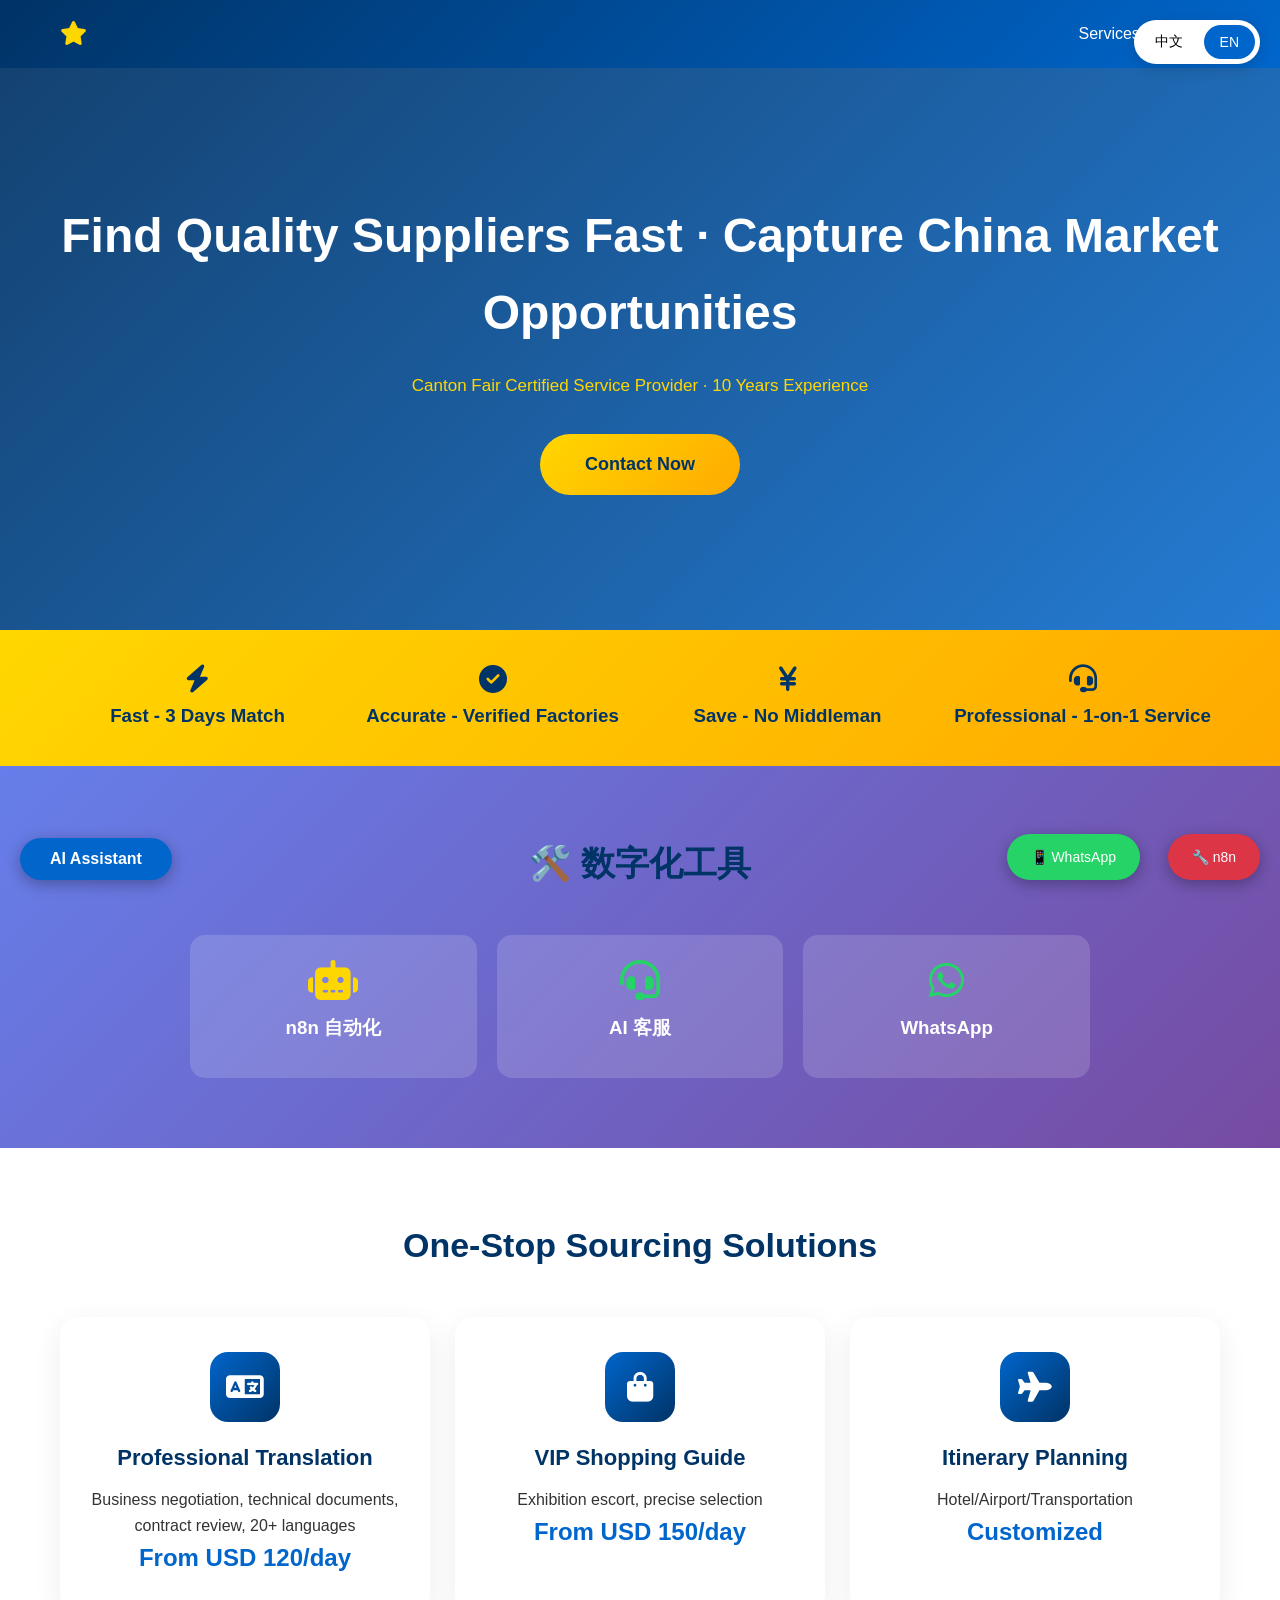
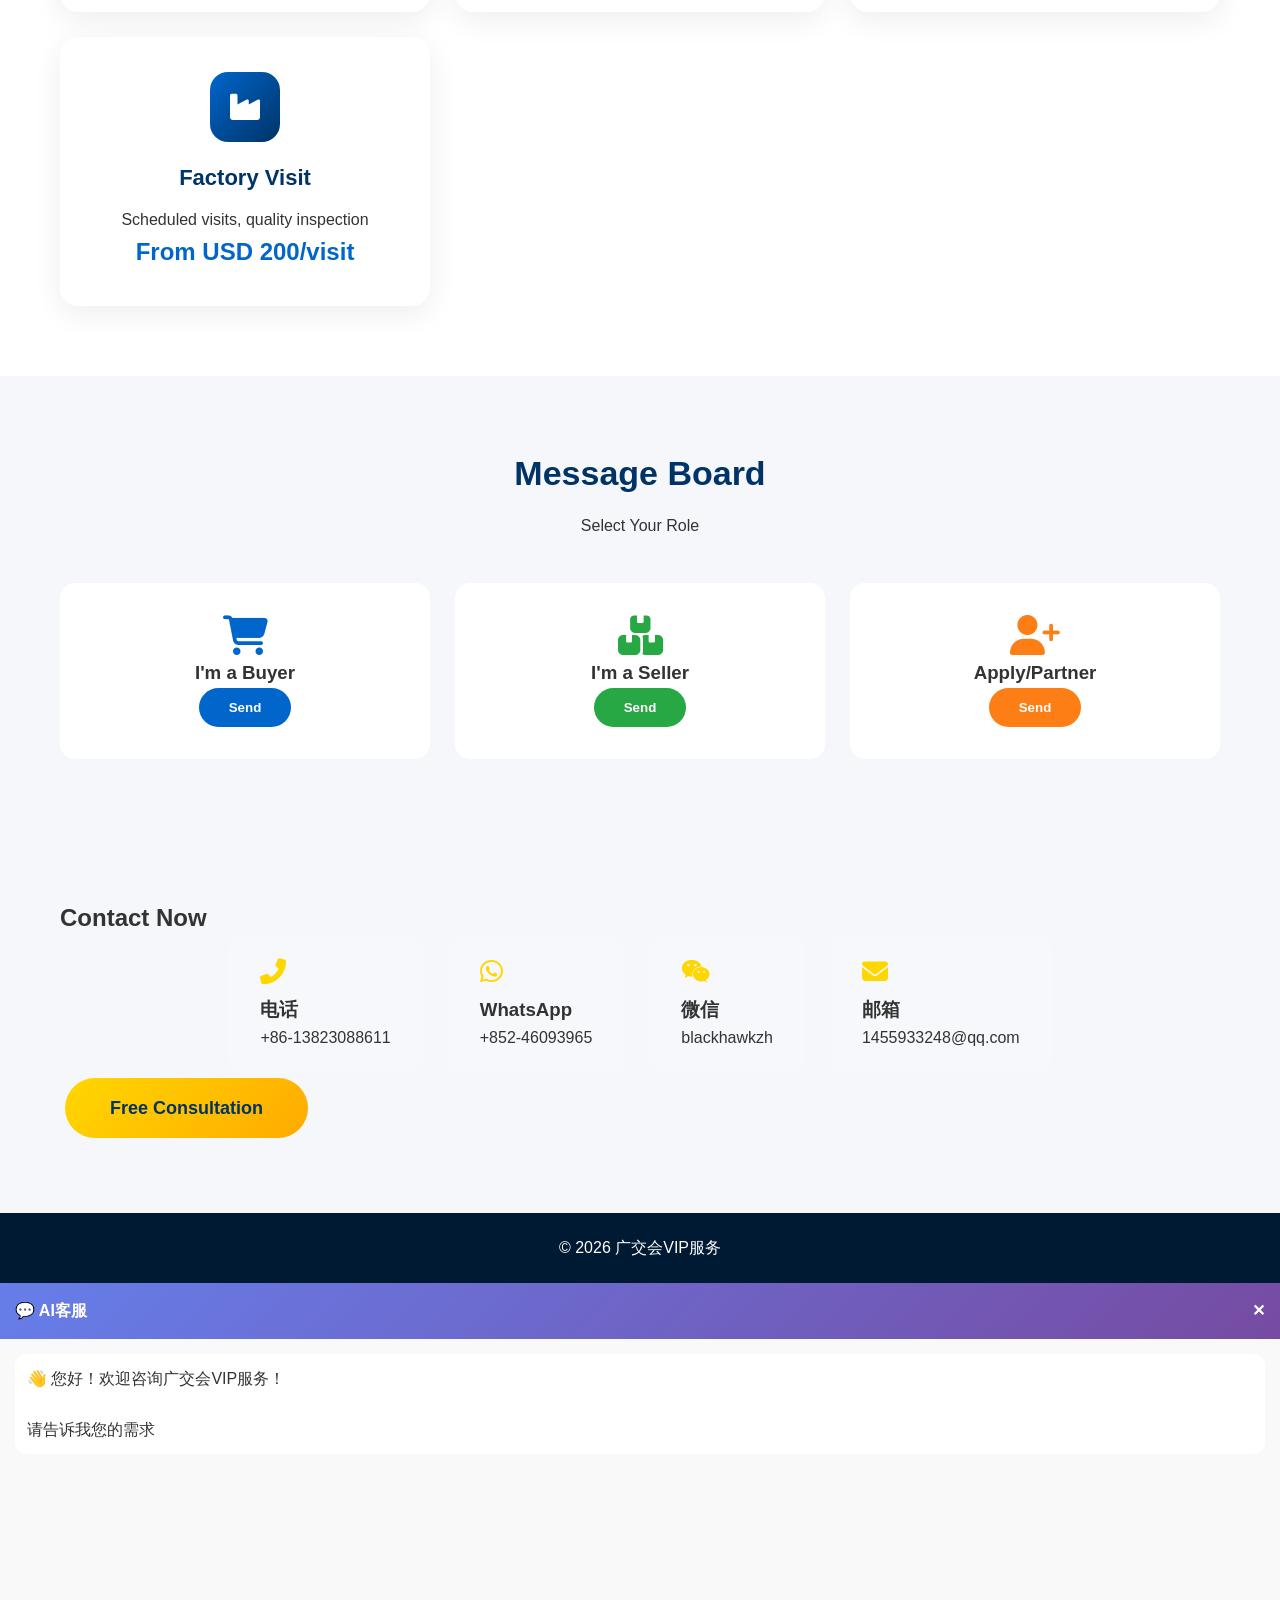
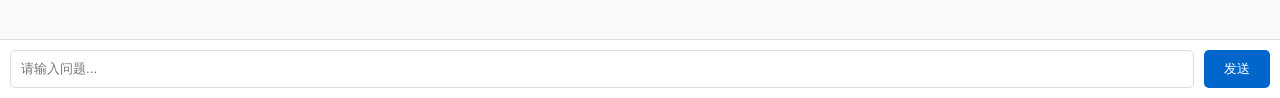
==== commit 74a3f2ff: "Fix English page buttons - translate Chinese to English" ====
--- a/index.html
+++ b/index.html
@@ -1,9 +1,9 @@
 <!DOCTYPE html>
-<html lang="zh-CN">
+<html lang="en">
 <head>
     <meta charset="UTF-8">
     <meta name="viewport" content="width=device-width, initial-scale=1.0">
-    <title>广交会VIP服务 - 您的中国采购专家</title>
+    <title>Canton Fair VIP - Your China Sourcing Expert</title>
     <link rel="stylesheet" href="https://cdnjs.cloudflare.com/ajax/libs/font-awesome/6.4.0/css/all.min.css">
     <style>
         * { margin: 0; padding: 0; box-sizing: border-box; }
@@ -55,7 +55,7 @@
         .contact-card i { font-size: 26px; margin-bottom: 10px; color: #ffd700; }
         footer { background: #001a33; color: white; padding: 22px 0; text-align: center; }
         [lang="en"] .zh { display: none; }
-        [lang="zh-CN"] .en { display: none; }
+        [lang="en"] .en { display: none; }
         
         
         #chat-toggle-btn { position: fixed; bottom: 20px; left: 20px; width: 55px; height: 55px; background: #0066cc; border-radius: 50%; border: none; cursor: pointer; font-size: 24px; z-index: 99999; box-shadow: 0 4px 10px rgba(0,0,0,0.2); }
@@ -71,12 +71,12 @@
 </head>
 <body>
     <div class="lang-switch">
-        <button class="lang-btn active" onclick="window.location.href='/index.html'">中文</button>
-        <button class="lang-btn" onclick="window.location.href='/en/index.html'">EN</button>
+        <button class="lang-btn" onclick="window.location.href='/index.html'">中文</button>
+        <button class="lang-btn active" onclick="window.location.href='/en/index.html'">EN</button>
     </div>
-    <header><div class="container"><div class="logo"><i class="fas fa-star"></i> <span class="zh">广交会VIP服务</span><span class="en">Canton Fair VIP</span></div><nav><ul><li><a href="#services">服务</a></li><li><a href="#contact">联系</a></li></nav></div></header>
-    <section class="hero"><div class="container"><h1>快速找到优质供应商 · 抢占中国市场先机</h1><p class="subtitle">广交会认证服务商 · 10年行业经验</p><a href="#contact" class="cta-button">立即咨询</a></div></section>
-    <section class="value-banner"><div class="container"><div class="value-grid"><div class="value-item"><i class="fas fa-bolt"></i><h3>快 - 3天匹配</h3></div><div class="value-item"><i class="fas fa-check-circle"></i><h3>准 - 真实厂家</h3></div><div class="value-item"><i class="fas fa-yen-sign"></i><h3>省 - 无中间商</h3></div><div class="value-item"><i class="fas fa-headset"></i><h3>专 - 1对1服务</h3></div></div></div></section>
+    <header><div class="container"><div class="logo"><i class="fas fa-star"></i> <span class="zh">广交会VIP服务</span><span class="en">Canton Fair VIP</span></div><nav><ul><li><a href="#services">Services</a></li><li><a href="#contact">Contact</a></li></nav></div></header>
+    <section class="hero"><div class="container"><h1>Find Quality Suppliers Fast · Capture China Market Opportunities</h1><p class="subtitle">Canton Fair Certified Service Provider · 10 Years Experience</p><a href="#contact" class="cta-button">Contact Now</a></div></section>
+    <section class="value-banner"><div class="container"><div class="value-grid"><div class="value-item"><i class="fas fa-bolt"></i><h3>Fast - 3 Days Match</h3></div><div class="value-item"><i class="fas fa-check-circle"></i><h3>Accurate - Verified Factories</h3></div><div class="value-item"><i class="fas fa-yen-sign"></i><h3>Save - No Middleman</h3></div><div class="value-item"><i class="fas fa-headset"></i><h3>Professional - 1-on-1 Service</h3></div></div></div></section>
     <section class="interactive" style="background: linear-gradient(135deg, #667eea, #764ba2); color: white;">
         <div class="container">
             <div class="section-title"><h2>🛠️ 数字化工具</h2></div>
@@ -96,9 +96,9 @@
             </div>
         </div>
     </section>
-    <section class="services" id="services"><div class="container"><div class="section-title"><h2>一站式采购解决方案</h2></div><div class="services-grid"><div class="service-card"><div class="service-icon"><i class="fas fa-language"></i></div><h3>专业翻译</h3><p>商务谈判、技术文档、合同审核，20+语言</p><div class="service-price">USD 120起/天</div></div><div class="service-card"><div class="service-icon"><i class="fas fa-shopping-bag"></i></div><h3>VIP导购</h3><p>展馆全程陪同，精准筛选</p><div class="service-price">USD 150起/天</div></div><div class="service-card"><div class="service-icon"><i class="fas fa-plane"></i></div><h3>行程安排</h3><p>酒店/机票/用车</p><div class="service-price">定制</div></div><div class="service-card"><div class="service-icon"><i class="fas fa-industry"></i></div><h3>工厂考察</h3><p>预约考察，质量检测</p><div class="service-price">USD 200起/次</div></div></div></div></section>
-    <section class="interactive"><div class="container"><div class="section-title"><h2>留言互动</h2><p>选择您的身份</p></div><div class="interactive-grid"><div class="interactive-card" onclick="showMessageForm()"><i class="fas fa-shopping-cart" style="font-size:40px;color:#0066cc;"></i><h3>我是买家</h3><button class="btn btn-buyer">留言</button></div><div class="interactive-card" onclick="showMessageForm()"><i class="fas fa-boxes" style="font-size:40px;color:#28a745;"></i><h3>我是卖家</h3><button class="btn btn-seller">留言</button></div><div class="interactive-card" onclick="showMessageForm()"><i class="fas fa-user-plus" style="font-size:40px;color:#fd7e14;"></i><h3>应聘/合作</h3><button class="btn btn-partner">留言</button></div></div></div></section>
-    <section class="contact" id="contact"><div class="container"><h2>立即咨询</h2><div class="contact-cards"><div class="contact-card"><i class="fas fa-phone-alt"></i><h3>电话</h3><p>+86-13823088611</p></div><div class="contact-card"><i class="fab fa-whatsapp"></i><h3>WhatsApp</h3><p>+852-46093965</p></div><div class="contact-card"><i class="fab fa-weixin"></i><h3>微信</h3><p>blackhawkzh</p></div><div class="contact-card"><i class="fas fa-envelope"></i><h3>邮箱</h3><p>1455933248@qq.com</p></div></div><a href="mailto:1455933248@qq.com" class="cta-button">免费咨询</a></div></section>
+    <section class="services" id="services"><div class="container"><div class="section-title"><h2>One-Stop Sourcing Solutions</h2></div><div class="services-grid"><div class="service-card"><div class="service-icon"><i class="fas fa-language"></i></div><h3>Professional Translation</h3><p>Business negotiation, technical documents, contract review, 20+ languages</p><div class="service-price">From USD 120/day</div></div><div class="service-card"><div class="service-icon"><i class="fas fa-shopping-bag"></i></div><h3>VIP Shopping Guide</h3><p>Exhibition escort, precise selection</p><div class="service-price">From USD 150/day</div></div><div class="service-card"><div class="service-icon"><i class="fas fa-plane"></i></div><h3>Itinerary Planning</h3><p>Hotel/Airport/Transportation</p><div class="service-price">Customized</div></div><div class="service-card"><div class="service-icon"><i class="fas fa-industry"></i></div><h3>Factory Visit</h3><p>Scheduled visits, quality inspection</p><div class="service-price">From USD 200/visit</div></div></div></div></section>
+    <section class="interactive"><div class="container"><div class="section-title"><h2>Message Board</h2><p>Select Your Role</p></div><div class="interactive-grid"><div class="interactive-card" onclick="showMessageForm()"><i class="fas fa-shopping-cart" style="font-size:40px;color:#0066cc;"></i><h3>I'm a Buyer</h3><button class="btn btn-buyer">Send</button></div><div class="interactive-card" onclick="showMessageForm()"><i class="fas fa-boxes" style="font-size:40px;color:#28a745;"></i><h3>I'm a Seller</h3><button class="btn btn-seller">Send</button></div><div class="interactive-card" onclick="showMessageForm()"><i class="fas fa-user-plus" style="font-size:40px;color:#fd7e14;"></i><h3>Apply/Partner</h3><button class="btn btn-partner">Send</button></div></div></div></section>
+    <section class="contact" id="contact"><div class="container"><h2>Contact Now</h2><div class="contact-cards"><div class="contact-card"><i class="fas fa-phone-alt"></i><h3>电话</h3><p>+86-13823088611</p></div><div class="contact-card"><i class="fab fa-whatsapp"></i><h3>WhatsApp</h3><p>+852-46093965</p></div><div class="contact-card"><i class="fab fa-weixin"></i><h3>微信</h3><p>blackhawkzh</p></div><div class="contact-card"><i class="fas fa-envelope"></i><h3>邮箱</h3><p>1455933248@qq.com</p></div></div><a href="mailto:1455933248@qq.com" class="cta-button">Free Consultation</a></div></section>
     <footer><div class="container"><p>© 2026 广交会VIP服务</p></div></footer>
     
     <!-- AI Chat -->
@@ -118,10 +118,10 @@
     <!-- Message Modal -->
     <div id="message-modal">
         <div class="modal-content">
-            <h3 style="color:#003366;margin-bottom:20px;">💬 留言给我们</h3>
+            <h3 style="color:#003366;margin-bottom:20px;">💬 Leave a Message</h3>
             <input type="text" id="msg-name" placeholder="您的姓名（选填）" style="width:100%;padding:12px;margin-bottom:15px;border:1px solid #ddd;border-radius:8px;">
             <input type="text" id="msg-contact" placeholder="联系方式（必填）*" style="width:100%;padding:12px;margin-bottom:15px;border:1px solid #ddd;border-radius:8px;">
-            <textarea id="msg-content" placeholder="请输入留言内容..." rows="4" style="width:100%;padding:12px;margin-bottom:15px;border:1px solid #ddd;border-radius:8px;resize:none;"></textarea>
+            <textarea id="msg-content" placeholder="Enter your message..." rows="4" style="width:100%;padding:12px;margin-bottom:15px;border:1px solid #ddd;border-radius:8px;resize:none;"></textarea>
             <div style="display:flex;gap:10px;">
                 <button onclick="submitMessage()" style="flex:1;padding:12px;background:#0066cc;color:white;border:none;border-radius:8px;cursor:pointer;">提交</button>
                 <button onclick="closeMessageForm()" style="flex:1;padding:12px;background:#ccc;color:#333;border:none;border-radius:8px;cursor:pointer;">取消</button>
@@ -148,8 +148,8 @@
         "秋交会": "📅 2026年秋交会: 10月15日-11月4日。",
         "展馆": "📍 广州琶洲国际会展中心，地铁8号线琶洲站。",
         "琶洲": "📍 广州琶洲国际会展中心，地铁8号线琶洲站。",
-        "定制行程": "好的！请告诉我您的到达日期和需要的服务",
-        "行程安排": "好的！请告诉我您的到达日期和需要的服务",
+        "Customized行程": "好的！请告诉我您的到达日期和需要的服务",
+        "Itinerary Planning": "好的！请告诉我您的到达日期和需要的服务",
         "去广州": "✈️ 请告诉我您的出发城市和日期",
         "机票": "✈️ 请告诉我出发城市和日期",
         "酒店": "🏨 琶洲附近推荐：香格里拉、保利洲际",
@@ -215,7 +215,7 @@
         var contact = document.getElementById('msg-contact').value;
         var message = document.getElementById('msg-content').value;
         if (!contact) { alert('请填写联系方式！'); return; }
-        if (!message) { alert('请填写留言内容！'); return; }
+        if (!message) { alert('Please enter message!'); return; }
         
         // 发送数据
         var xhr = new XMLHttpRequest();
@@ -223,7 +223,7 @@
         xhr.setRequestHeader('Content-Type', 'application/json');
         xhr.send(JSON.stringify({name: name, contact: contact, message: message}));
         
-        alert('留言成功！我们会尽快联系您！');
+        alert('Message sent! We will contact you soon!');
         closeMessageForm();
     }
     
@@ -253,7 +253,7 @@
             
             var btn = document.getElementById('cbtn');
             if(btn) {
-                btn.setAttribute('onclick', "window.open('/chat.html','chat','width=420,height=600')");
+                btn.setAttribute('onclick', "window.open('/chat-en.html','chat','width=420,height=600')");
             }
         }
     }
@@ -264,5 +264,5 @@
     <script>function tc(){var m=document.getElementById('cmod'),b=document.getElementById('cbtn'),c=document.getElementById('ccls');m.style.display=m.style.display==='none'?"block":"none";b.style.display=m.style.display==="none"?"inline-block":"none";c.style.display=m.style.display==="none"?"none":"inline-block"}</script>
     <a href="http://n8n.cantonfairassist.online" target="_blank" style="position:fixed;bottom:20px;right:20px;padding:12px 24px;border-radius:30px;background:#dc3545;color:#fff;text-decoration:none;font-size:14px;z-index:9998;box-shadow:0 4px 15px rgba(0,0,0,0.3);">🔧 n8n</a>
     <a href="https://wa.me/85246093965" target="_blank" style="position:fixed;bottom:20px;right:140px;padding:12px 24px;border-radius:30px;background:#25D366;color:#fff;text-decoration:none;font-size:14px;z-index:9998;box-shadow:0 4px 15px rgba(0,0,0,0.3);">📱 WhatsApp</a>
-<button onclick="window.open('/chat.html','chat','width=420,height=600')" style="position:fixed;bottom:20px;left:20px;padding:12px 30px;border-radius:30px;background:#0066cc;color:#fff;border:none;font-size:16px;font-weight:bold;cursor:pointer;z-index:99998;box-shadow:0 4px 15px rgba(0,0,0,0.3);">AI客服</button></body>
+<button onclick="window.open('/chat-en.html','chat','width=420,height=600')" style="position:fixed;bottom:20px;left:20px;padding:12px 30px;border-radius:30px;background:#0066cc;color:#fff;border:none;font-size:16px;font-weight:bold;cursor:pointer;z-index:99998;box-shadow:0 4px 15px rgba(0,0,0,0.3);">AI Assistant</button></body>
 </html>
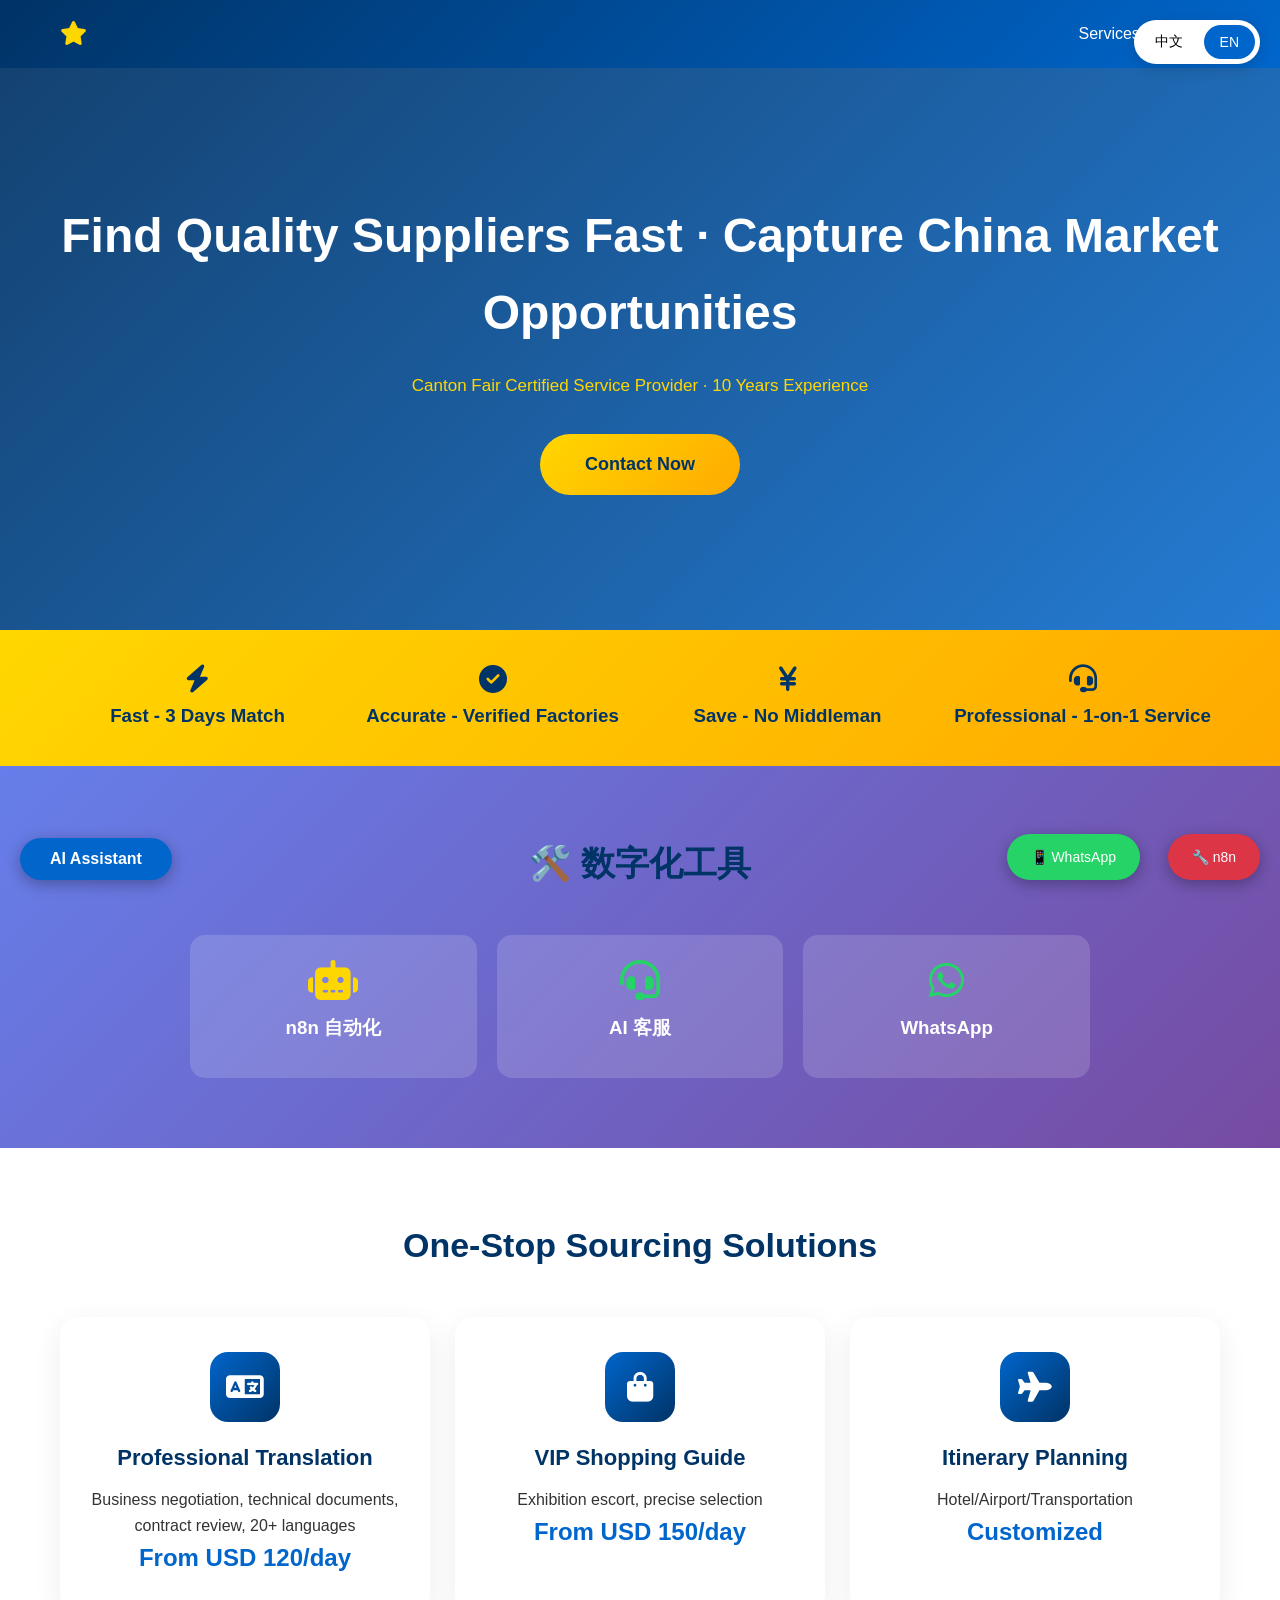
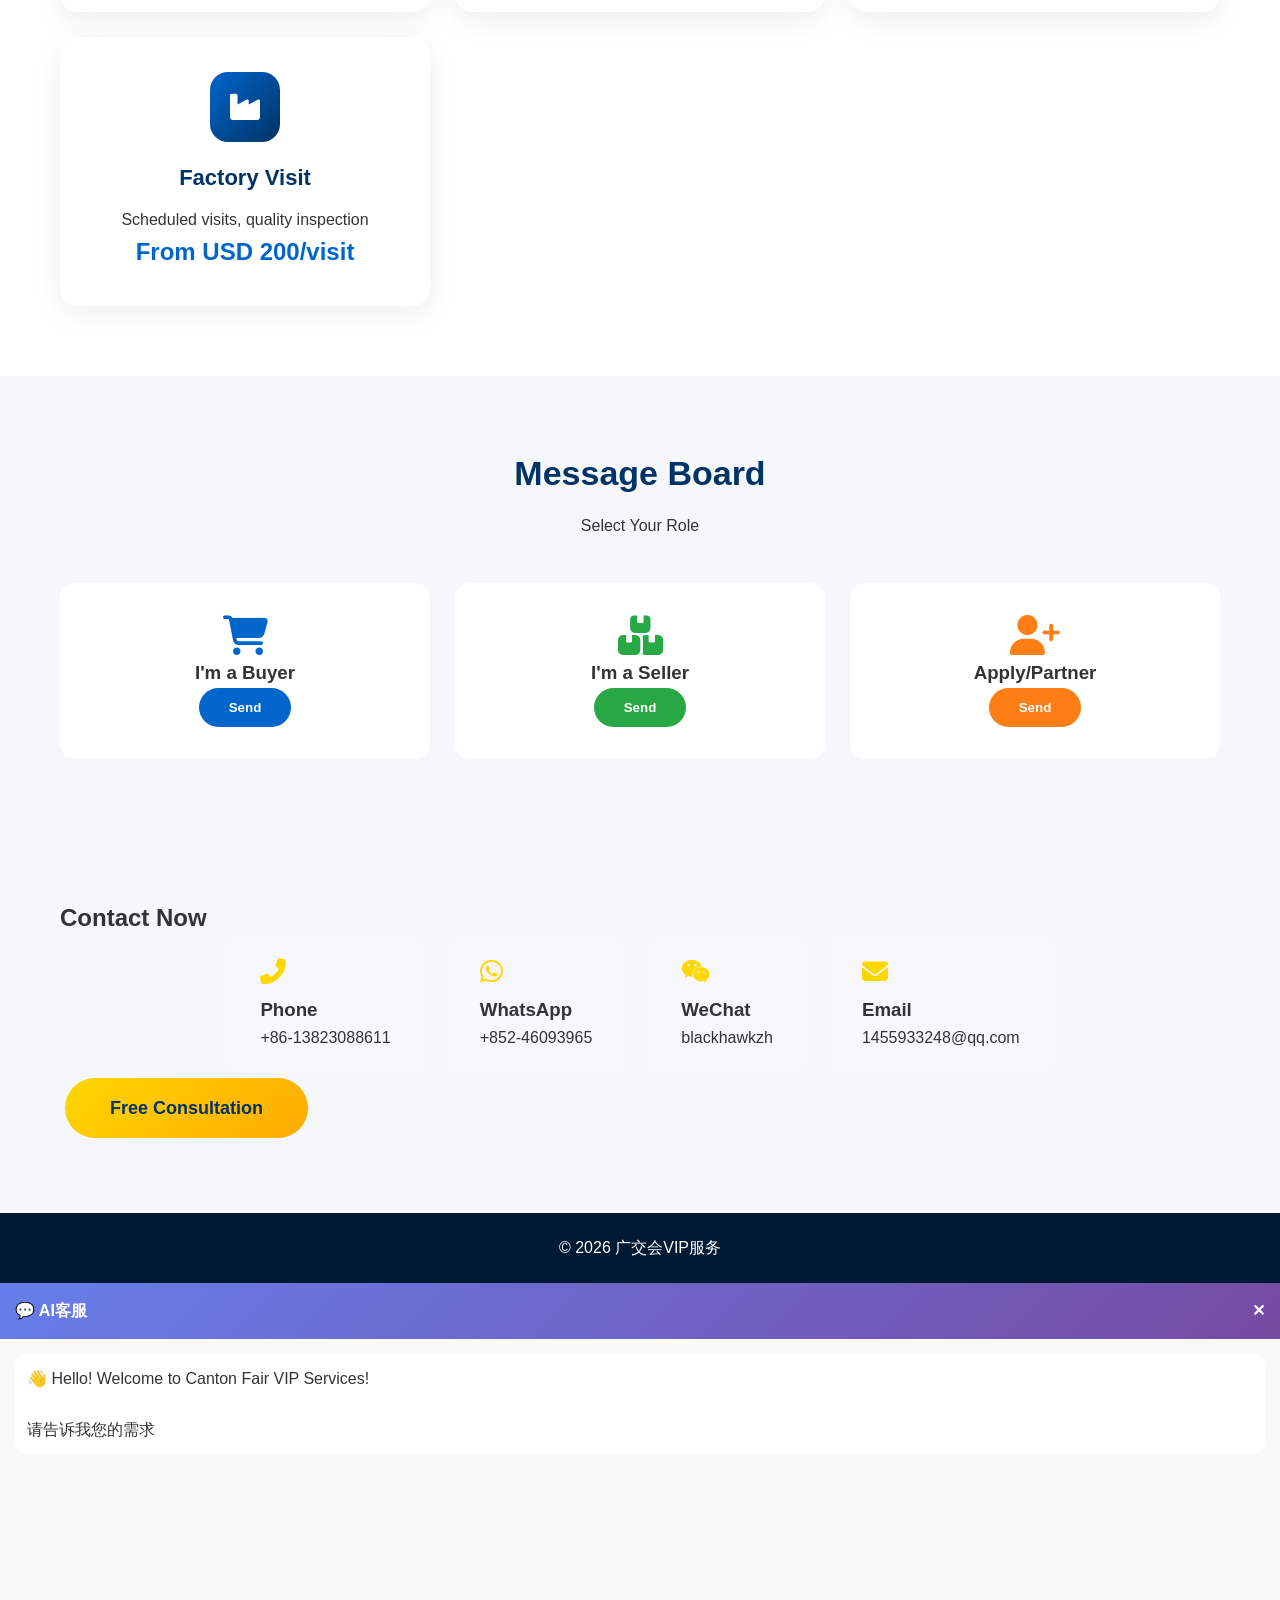
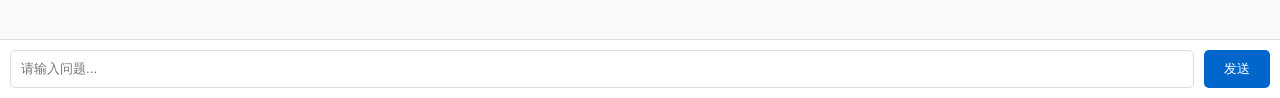
==== commit 368e00fb: "Fix all remaining Chinese text in English page" ====
--- a/index.html
+++ b/index.html
@@ -98,7 +98,7 @@
     </section>
     <section class="services" id="services"><div class="container"><div class="section-title"><h2>One-Stop Sourcing Solutions</h2></div><div class="services-grid"><div class="service-card"><div class="service-icon"><i class="fas fa-language"></i></div><h3>Professional Translation</h3><p>Business negotiation, technical documents, contract review, 20+ languages</p><div class="service-price">From USD 120/day</div></div><div class="service-card"><div class="service-icon"><i class="fas fa-shopping-bag"></i></div><h3>VIP Shopping Guide</h3><p>Exhibition escort, precise selection</p><div class="service-price">From USD 150/day</div></div><div class="service-card"><div class="service-icon"><i class="fas fa-plane"></i></div><h3>Itinerary Planning</h3><p>Hotel/Airport/Transportation</p><div class="service-price">Customized</div></div><div class="service-card"><div class="service-icon"><i class="fas fa-industry"></i></div><h3>Factory Visit</h3><p>Scheduled visits, quality inspection</p><div class="service-price">From USD 200/visit</div></div></div></div></section>
     <section class="interactive"><div class="container"><div class="section-title"><h2>Message Board</h2><p>Select Your Role</p></div><div class="interactive-grid"><div class="interactive-card" onclick="showMessageForm()"><i class="fas fa-shopping-cart" style="font-size:40px;color:#0066cc;"></i><h3>I'm a Buyer</h3><button class="btn btn-buyer">Send</button></div><div class="interactive-card" onclick="showMessageForm()"><i class="fas fa-boxes" style="font-size:40px;color:#28a745;"></i><h3>I'm a Seller</h3><button class="btn btn-seller">Send</button></div><div class="interactive-card" onclick="showMessageForm()"><i class="fas fa-user-plus" style="font-size:40px;color:#fd7e14;"></i><h3>Apply/Partner</h3><button class="btn btn-partner">Send</button></div></div></div></section>
-    <section class="contact" id="contact"><div class="container"><h2>Contact Now</h2><div class="contact-cards"><div class="contact-card"><i class="fas fa-phone-alt"></i><h3>电话</h3><p>+86-13823088611</p></div><div class="contact-card"><i class="fab fa-whatsapp"></i><h3>WhatsApp</h3><p>+852-46093965</p></div><div class="contact-card"><i class="fab fa-weixin"></i><h3>微信</h3><p>blackhawkzh</p></div><div class="contact-card"><i class="fas fa-envelope"></i><h3>邮箱</h3><p>1455933248@qq.com</p></div></div><a href="mailto:1455933248@qq.com" class="cta-button">Free Consultation</a></div></section>
+    <section class="contact" id="contact"><div class="container"><h2>Contact Now</h2><div class="contact-cards"><div class="contact-card"><i class="fas fa-phone-alt"></i><h3>Phone</h3><p>+86-13823088611</p></div><div class="contact-card"><i class="fab fa-whatsapp"></i><h3>WhatsApp</h3><p>+852-46093965</p></div><div class="contact-card"><i class="fab fa-weixin"></i><h3>WeChat</h3><p>blackhawkzh</p></div><div class="contact-card"><i class="fas fa-envelope"></i><h3>Email</h3><p>1455933248@qq.com</p></div></div><a href="mailto:1455933248@qq.com" class="cta-button">Free Consultation</a></div></section>
     <footer><div class="container"><p>© 2026 广交会VIP服务</p></div></footer>
     
     <!-- AI Chat -->
@@ -108,7 +108,7 @@
         <span onclick="toggleChat()">✕</span>
       </div>
       <div class="chat-messages" id="chat-messages">
-        <div style="background:#fff;padding:12px;border-radius:12px;margin-bottom:10px;">👋 您好！欢迎咨询广交会VIP服务！<br><br>请告诉我您的需求</div>
+        <div style="background:#fff;padding:12px;border-radius:12px;margin-bottom:10px;">👋 Hello! Welcome to Canton Fair VIP Services!<br><br>请告诉我您的需求</div>
       </div>
       <div class="chat-input">
         <input type="text" id="chat-input" placeholder="请输入问题..." onkeyup="if(event.key==='Enter')sendMessage()">
@@ -120,7 +120,7 @@
         <div class="modal-content">
             <h3 style="color:#003366;margin-bottom:20px;">💬 Leave a Message</h3>
             <input type="text" id="msg-name" placeholder="您的姓名（选填）" style="width:100%;padding:12px;margin-bottom:15px;border:1px solid #ddd;border-radius:8px;">
-            <input type="text" id="msg-contact" placeholder="联系方式（必填）*" style="width:100%;padding:12px;margin-bottom:15px;border:1px solid #ddd;border-radius:8px;">
+            <input type="text" id="msg-contact" placeholder="Contact方式（必填）*" style="width:100%;padding:12px;margin-bottom:15px;border:1px solid #ddd;border-radius:8px;">
             <textarea id="msg-content" placeholder="Enter your message..." rows="4" style="width:100%;padding:12px;margin-bottom:15px;border:1px solid #ddd;border-radius:8px;resize:none;"></textarea>
             <div style="display:flex;gap:10px;">
                 <button onclick="submitMessage()" style="flex:1;padding:12px;background:#0066cc;color:white;border:none;border-radius:8px;cursor:pointer;">提交</button>
@@ -152,23 +152,23 @@
         "Itinerary Planning": "好的！请告诉我您的到达日期和需要的服务",
         "去广州": "✈️ 请告诉我您的出发城市和日期",
         "机票": "✈️ 请告诉我出发城市和日期",
-        "酒店": "🏨 琶洲附近推荐：香格里拉、保利洲际",
-        "翻译": "🗣️ 500-800元/天，加微信: blackhawkzh",
-        "导购": "🛒 800-1200元/天，加微信: blackhawkzh",
-        "工厂": "🏭 600-1000元/次，加微信: blackhawkzh",
-        "价格": "💰 翻译500-800元，导购800-1200元，工厂600-1000元",
-        "联系": "📞 微信: blackhawkzh, WhatsApp: +852-46093965",
-        "微信": "📞 微信: blackhawkzh",
+        "Hotel": "🏨 琶洲附近推荐：香格里拉、保利洲际",
+        "Translation": "🗣️ 500-800元/天，加WeChat: blackhawkzh",
+        "Shopping Guide": "🛒 800-1200元/天，加WeChat: blackhawkzh",
+        "Factory Visit": "🏭 600-1000元/次，加WeChat: blackhawkzh",
+        "价格": "💰 Translation500-800元，Shopping Guide800-1200元，Factory Visit600-1000元",
+        "Contact": "📞 WeChat: blackhawkzh, WhatsApp: +852-46093965",
+        "WeChat": "📞 WeChat: blackhawkzh",
         "whatsapp": "📞 WhatsApp: +852-46093965",
         "官方": "✅ 广交会认证服务商，10年行业经验",
         "靠谱": "✅ 广交会认证服务商，10年行业经验",
-        "预约": "📞 请加微信: blackhawkzh",
-        "你好": "👋 您好！欢迎咨询广交会VIP服务！",
+        "Booking": "📞 请加WeChat: blackhawkzh",
+        "你好": "👋 Hello! Welcome to Canton Fair VIP Services!",
         "谢谢": "😊 不客气！祝您广交会之行顺利！"
     };
     
     function getAnswer(q) {
-        if (!q) return "您好！请告诉我您想咨询什么？";
+        if (!q) return "Hello! What would you like to know?";
         q = q.toLowerCase();
         var keys = Object.keys(responses).sort(function(a, b) { return b.length - a.length; });
         for (var i = 0; i < keys.length; i++) {
@@ -214,7 +214,7 @@
         var name = document.getElementById('msg-name').value;
         var contact = document.getElementById('msg-contact').value;
         var message = document.getElementById('msg-content').value;
-        if (!contact) { alert('请填写联系方式！'); return; }
+        if (!contact) { alert('请填写Contact方式！'); return; }
         if (!message) { alert('Please enter message!'); return; }
         
         // 发送数据
@@ -232,7 +232,7 @@
         document.querySelectorAll('.lang-btn').forEach(function(btn) { btn.classList.remove('active'); });
         event.target.classList.add('active');
         
-        // 切换页面翻译
+        // 切换页面Translation
         if(lang === 'en') {
             // 隐藏中文显示英文的逻辑需要预先在HTML中添加class
             var zhElements = document.querySelectorAll('[class*="zh"]');
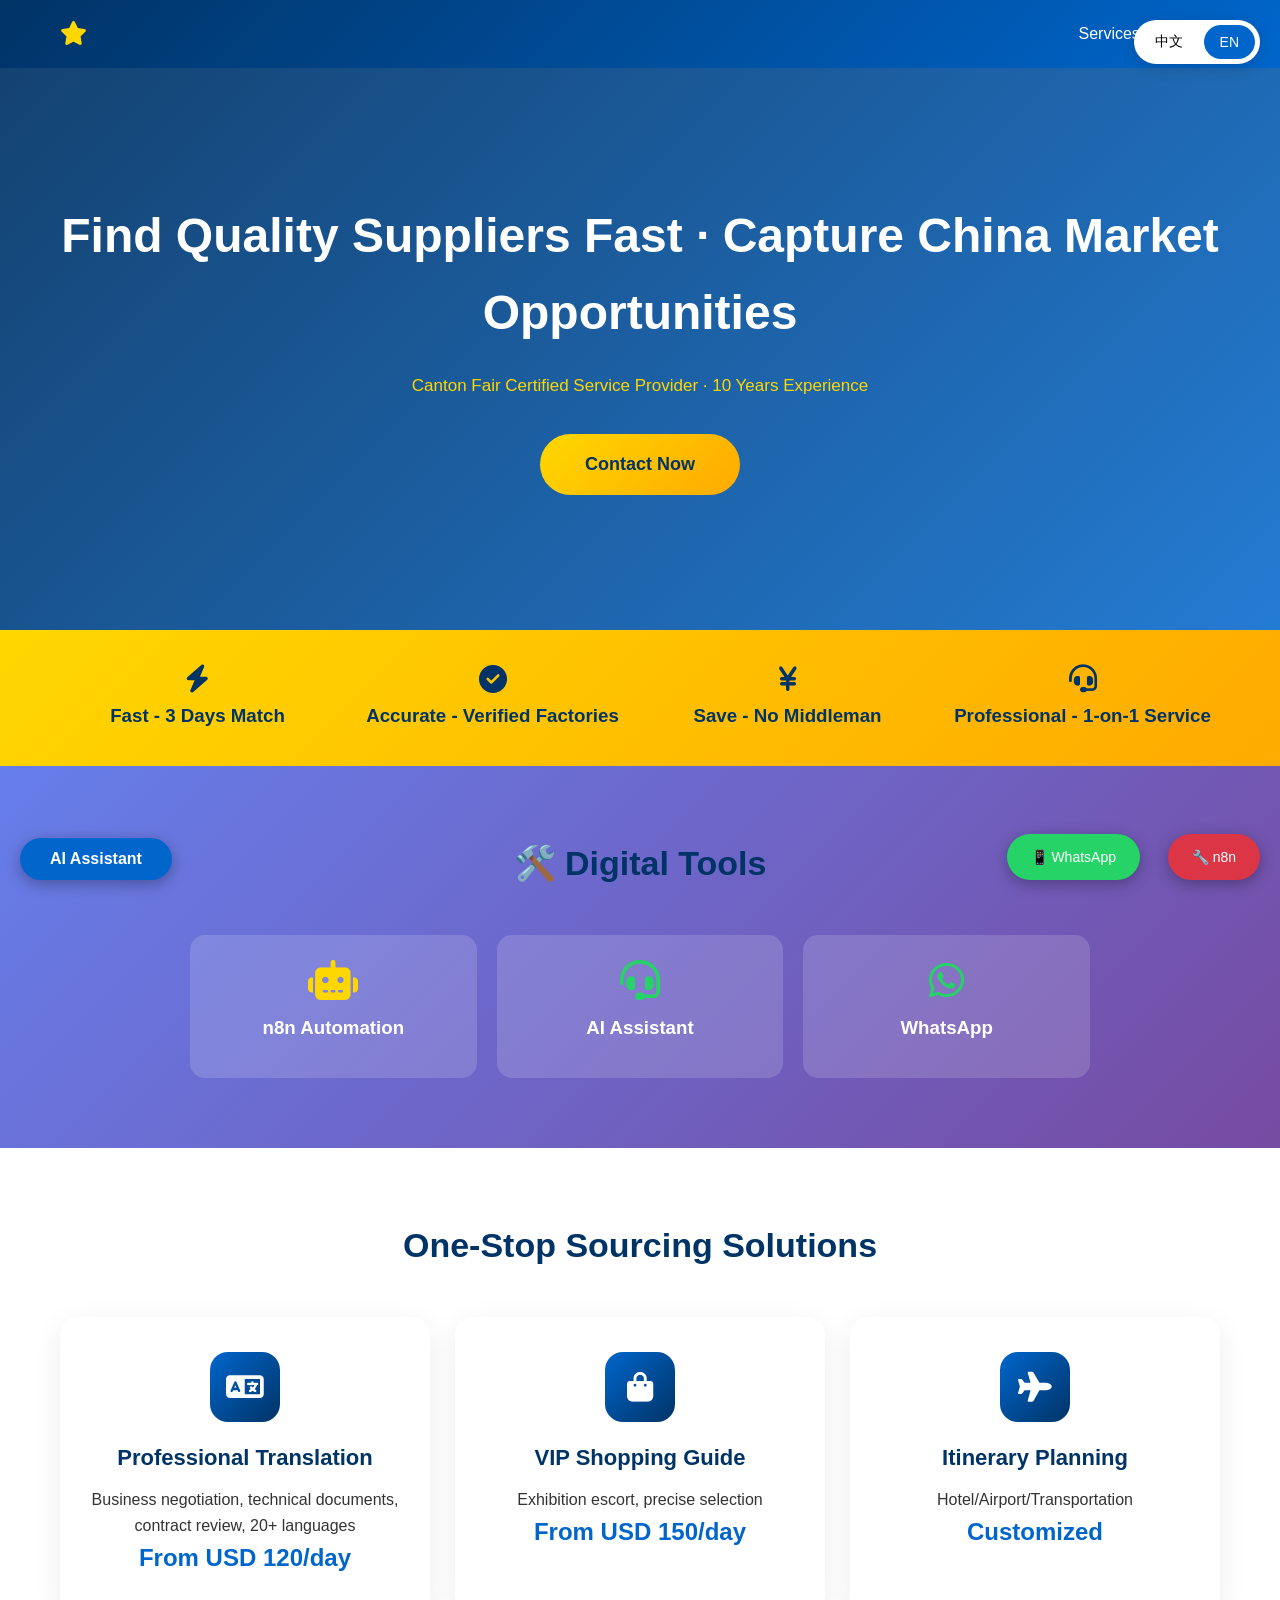
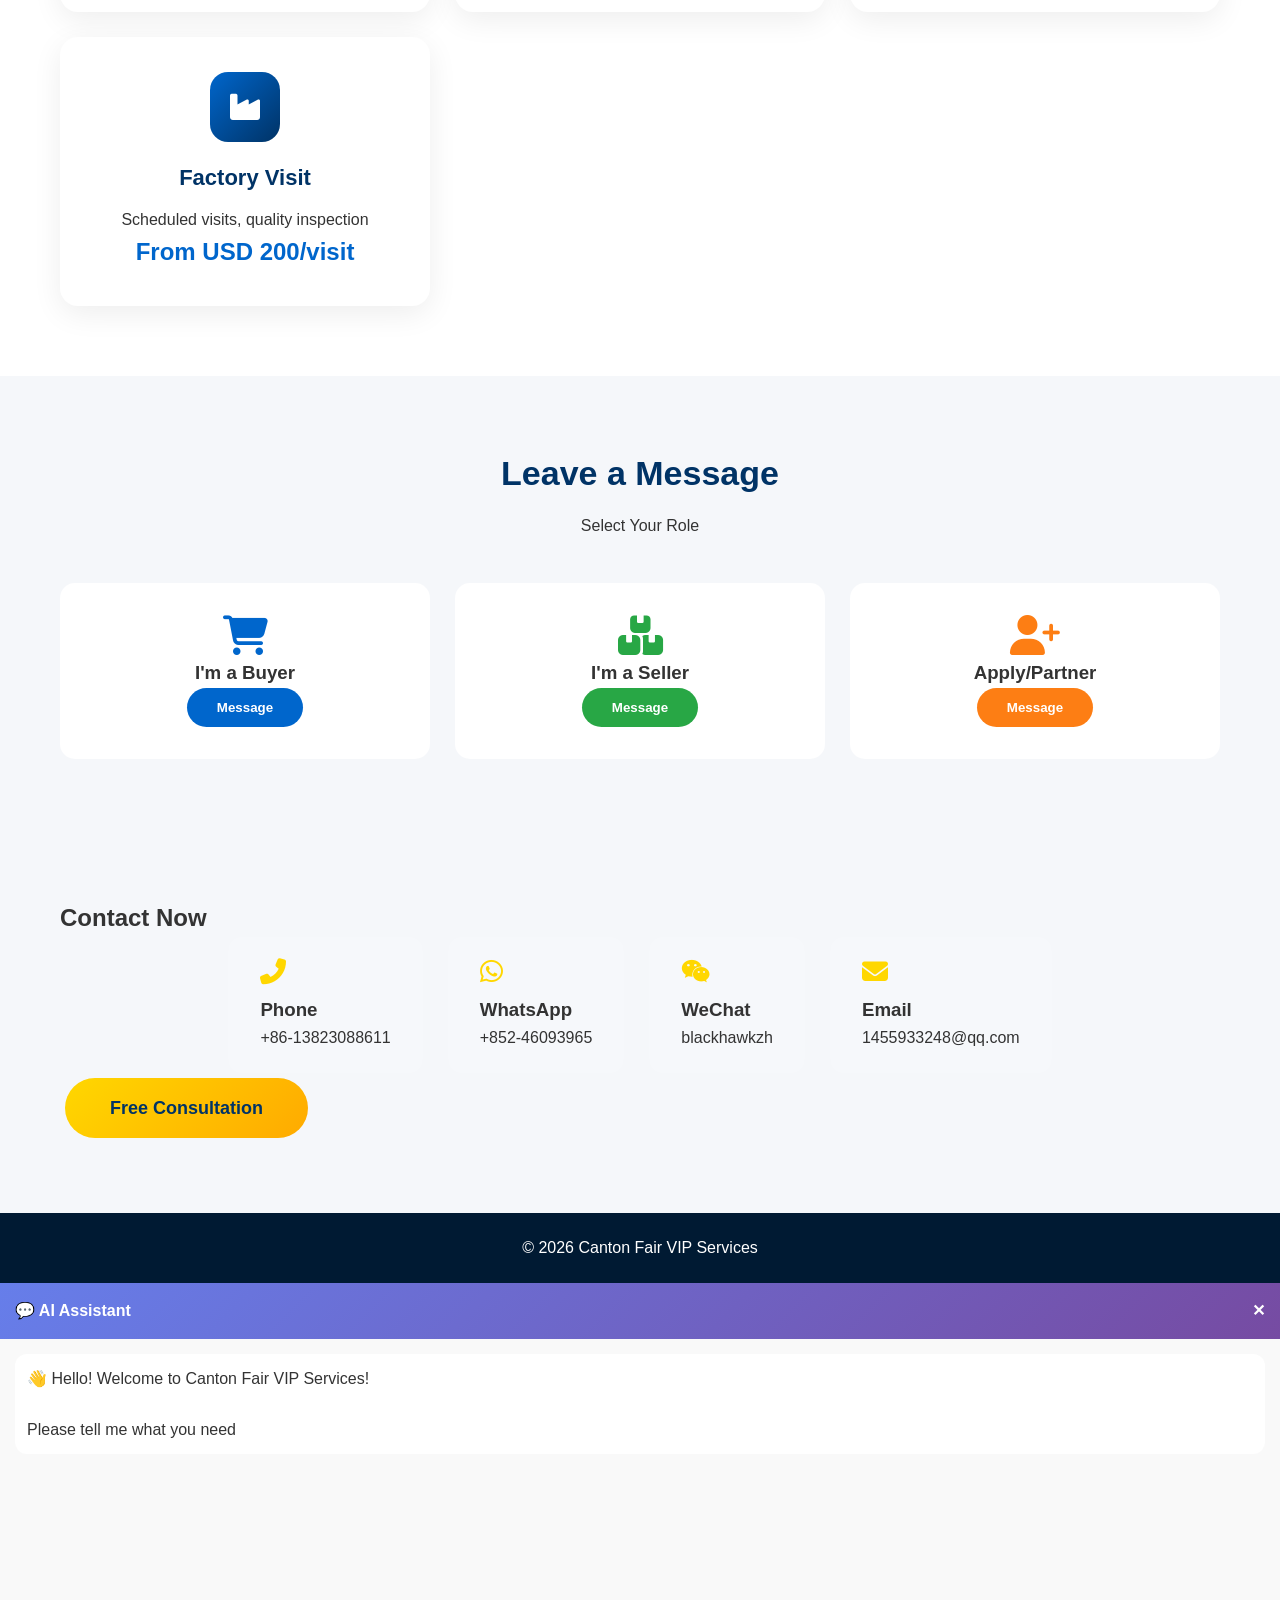
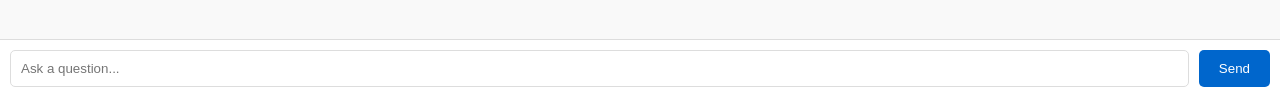
==== commit 9c8f49d6: "Set English as default language" ====
--- a/index.html
+++ b/index.html
@@ -79,15 +79,15 @@
     <section class="value-banner"><div class="container"><div class="value-grid"><div class="value-item"><i class="fas fa-bolt"></i><h3>Fast - 3 Days Match</h3></div><div class="value-item"><i class="fas fa-check-circle"></i><h3>Accurate - Verified Factories</h3></div><div class="value-item"><i class="fas fa-yen-sign"></i><h3>Save - No Middleman</h3></div><div class="value-item"><i class="fas fa-headset"></i><h3>Professional - 1-on-1 Service</h3></div></div></div></section>
     <section class="interactive" style="background: linear-gradient(135deg, #667eea, #764ba2); color: white;">
         <div class="container">
-            <div class="section-title"><h2>🛠️ 数字化工具</h2></div>
+            <div class="section-title"><h2>🛠️ Digital Tools</h2></div>
             <div style="display: grid; grid-template-columns: repeat(3, 1fr); gap: 20px; max-width: 900px; margin: 0 auto;">
                 <a href="https://n8n.cantonfairassist.online" target="_blank" style="text-decoration: none; color: white; background: rgba(255,255,255,0.15); padding: 25px; border-radius: 15px; text-align: center; display: block;">
                     <i class="fas fa-robot" style="font-size: 40px; color: #ffd700;"></i>
-                    <h3 style="margin: 10px 0;">n8n 自动化</h3>
+                    <h3 style="margin: 10px 0;">n8n Automation</h3>
                 </a>
                 <div onclick="toggleChat()" style="cursor: pointer; background: rgba(255,255,255,0.15); padding: 25px; border-radius: 15px; text-align: center;">
                     <i class="fas fa-headset" style="font-size: 40px; color: #25d366;"></i>
-                    <h3 style="margin: 10px 0;">AI 客服</h3>
+                    <h3 style="margin: 10px 0;">AI Assistant</h3>
                 </div>
                 <a href="https://wa.me/85246093965" target="_blank" style="text-decoration: none; color: white; background: rgba(255,255,255,0.15); padding: 25px; border-radius: 15px; text-align: center; display: block;">
                     <i class="fab fa-whatsapp" style="font-size: 40px; color: #25d366;"></i>
@@ -97,41 +97,42 @@
         </div>
     </section>
     <section class="services" id="services"><div class="container"><div class="section-title"><h2>One-Stop Sourcing Solutions</h2></div><div class="services-grid"><div class="service-card"><div class="service-icon"><i class="fas fa-language"></i></div><h3>Professional Translation</h3><p>Business negotiation, technical documents, contract review, 20+ languages</p><div class="service-price">From USD 120/day</div></div><div class="service-card"><div class="service-icon"><i class="fas fa-shopping-bag"></i></div><h3>VIP Shopping Guide</h3><p>Exhibition escort, precise selection</p><div class="service-price">From USD 150/day</div></div><div class="service-card"><div class="service-icon"><i class="fas fa-plane"></i></div><h3>Itinerary Planning</h3><p>Hotel/Airport/Transportation</p><div class="service-price">Customized</div></div><div class="service-card"><div class="service-icon"><i class="fas fa-industry"></i></div><h3>Factory Visit</h3><p>Scheduled visits, quality inspection</p><div class="service-price">From USD 200/visit</div></div></div></div></section>
-    <section class="interactive"><div class="container"><div class="section-title"><h2>Message Board</h2><p>Select Your Role</p></div><div class="interactive-grid"><div class="interactive-card" onclick="showMessageForm()"><i class="fas fa-shopping-cart" style="font-size:40px;color:#0066cc;"></i><h3>I'm a Buyer</h3><button class="btn btn-buyer">Send</button></div><div class="interactive-card" onclick="showMessageForm()"><i class="fas fa-boxes" style="font-size:40px;color:#28a745;"></i><h3>I'm a Seller</h3><button class="btn btn-seller">Send</button></div><div class="interactive-card" onclick="showMessageForm()"><i class="fas fa-user-plus" style="font-size:40px;color:#fd7e14;"></i><h3>Apply/Partner</h3><button class="btn btn-partner">Send</button></div></div></div></section>
+    <section class="interactive"><div class="container"><div class="section-title"><h2>Leave a Message</h2><p>Select Your Role</p></div><div class="interactive-grid"><div class="interactive-card" onclick="showMessageForm()"><i class="fas fa-shopping-cart" style="font-size:40px;color:#0066cc;"></i><h3>I'm a Buyer</h3><button class="btn btn-buyer">Message</button></div><div class="interactive-card" onclick="showMessageForm()"><i class="fas fa-boxes" style="font-size:40px;color:#28a745;"></i><h3>I'm a Seller</h3><button class="btn btn-seller">Message</button></div><div class="interactive-card" onclick="showMessageForm()"><i class="fas fa-user-plus" style="font-size:40px;color:#fd7e14;"></i><h3>Apply/Partner</h3><button class="btn btn-partner">Message</button></div></div></div></section>
     <section class="contact" id="contact"><div class="container"><h2>Contact Now</h2><div class="contact-cards"><div class="contact-card"><i class="fas fa-phone-alt"></i><h3>Phone</h3><p>+86-13823088611</p></div><div class="contact-card"><i class="fab fa-whatsapp"></i><h3>WhatsApp</h3><p>+852-46093965</p></div><div class="contact-card"><i class="fab fa-weixin"></i><h3>WeChat</h3><p>blackhawkzh</p></div><div class="contact-card"><i class="fas fa-envelope"></i><h3>Email</h3><p>1455933248@qq.com</p></div></div><a href="mailto:1455933248@qq.com" class="cta-button">Free Consultation</a></div></section>
-    <footer><div class="container"><p>© 2026 广交会VIP服务</p></div></footer>
+    <footer><div class="container"><p>© 2026 Canton Fair VIP Services</p></div></footer>
     
     <!-- AI Chat -->
     <div id="ai-chat-widget">
       <div class="chat-header" onclick="toggleChat()">
-        <span>💬 AI客服</span>
+        <span>💬 AI Assistant</span>
         <span onclick="toggleChat()">✕</span>
       </div>
       <div class="chat-messages" id="chat-messages">
-        <div style="background:#fff;padding:12px;border-radius:12px;margin-bottom:10px;">👋 Hello! Welcome to Canton Fair VIP Services!<br><br>请告诉我您的需求</div>
+        <div style="background:#fff;padding:12px;border-radius:12px;margin-bottom:10px;">👋 Hello! Welcome to Canton Fair VIP Services!<br><br>Please tell me what you need</div>
       </div>
       <div class="chat-input">
-        <input type="text" id="chat-input" placeholder="请输入问题..." onkeyup="if(event.key==='Enter')sendMessage()">
-        <button onclick="sendMessage()">发送</button>
+        <input type="text" id="chat-input" placeholder="Ask a question..." onkeyup="if(event.key==='Enter')sendMessage()">
+        <button onclick="sendMessage()">Send</button>
       </div>
     </div>
     <!-- Message Modal -->
     <div id="message-modal">
         <div class="modal-content">
             <h3 style="color:#003366;margin-bottom:20px;">💬 Leave a Message</h3>
-            <input type="text" id="msg-name" placeholder="您的姓名（选填）" style="width:100%;padding:12px;margin-bottom:15px;border:1px solid #ddd;border-radius:8px;">
-            <input type="text" id="msg-contact" placeholder="Contact方式（必填）*" style="width:100%;padding:12px;margin-bottom:15px;border:1px solid #ddd;border-radius:8px;">
-            <textarea id="msg-content" placeholder="Enter your message..." rows="4" style="width:100%;padding:12px;margin-bottom:15px;border:1px solid #ddd;border-radius:8px;resize:none;"></textarea>
+            <input type="text" id="msg-name" placeholder="Your Name (Optional)" style="width:100%;padding:12px;margin-bottom:15px;border:1px solid #ddd;border-radius:8px;">
+            <input type="text" id="msg-contact" placeholder="Contact (Required)*" style="width:100%;padding:12px;margin-bottom:15px;border:1px solid #ddd;border-radius:8px;">
+            <textarea id="msg-content" placeholder="Your Message..." rows="4" style="width:100%;padding:12px;margin-bottom:15px;border:1px solid #ddd;border-radius:8px;resize:none;"></textarea>
             <div style="display:flex;gap:10px;">
-                <button onclick="submitMessage()" style="flex:1;padding:12px;background:#0066cc;color:white;border:none;border-radius:8px;cursor:pointer;">提交</button>
-                <button onclick="closeMessageForm()" style="flex:1;padding:12px;background:#ccc;color:#333;border:none;border-radius:8px;cursor:pointer;">取消</button>
+                <button onclick="submitMessage()" style="flex:1;padding:12px;background:#0066cc;color:white;border:none;border-radius:8px;cursor:pointer;">Submit</button>
+                <button onclick="closeMessageForm()" style="flex:1;padding:12px;background:#ccc;color:#333;border:none;border-radius:8px;cursor:pointer;">Cancel</button>
             </div>
         </div>
     </div>
 
     <script>
-    // AI客服知识库
+    // AI客服知识库 (中英双语)
     var responses = {
+        // 中文关键词
         "玩具": "🧸 玩具产品在第二期（4月23-27日），位于B区展馆。",
         "电子": "📱 电子产品在第一期（4月15-19日），位于A区展馆。",
         "家电": "📺 家电产品在第一期（4月15-19日），位于A区展馆。",
@@ -148,33 +149,71 @@
         "秋交会": "📅 2026年秋交会: 10月15日-11月4日。",
         "展馆": "📍 广州琶洲国际会展中心，地铁8号线琶洲站。",
         "琶洲": "📍 广州琶洲国际会展中心，地铁8号线琶洲站。",
-        "Customized行程": "好的！请告诉我您的到达日期和需要的服务",
-        "Itinerary Planning": "好的！请告诉我您的到达日期和需要的服务",
-        "去广州": "✈️ 请告诉我您的出发城市和日期",
-        "机票": "✈️ 请告诉我出发城市和日期",
-        "Hotel": "🏨 琶洲附近推荐：香格里拉、保利洲际",
-        "Translation": "🗣️ 500-800元/天，加WeChat: blackhawkzh",
-        "Shopping Guide": "🛒 800-1200元/天，加WeChat: blackhawkzh",
-        "Factory Visit": "🏭 600-1000元/次，加WeChat: blackhawkzh",
-        "价格": "💰 Translation500-800元，Shopping Guide800-1200元，Factory Visit600-1000元",
-        "Contact": "📞 WeChat: blackhawkzh, WhatsApp: +852-46093965",
-        "WeChat": "📞 WeChat: blackhawkzh",
+        "Customized行程": "Sure! Please tell me your arrival date and required services",
+        "Itinerary Planning": "Sure! Please tell me your arrival date and required services",
+        "去广州": "✈️ Please tell me your departure city and date",
+        "机票": "✈️ Please tell me your departure city and date",
+        "酒店": "🏨 琶洲附近推荐：香格里拉、保利洲际",
+        "翻译": "🗣️ USD 120-200/day, add WeChat: blackhawkzh",
+        "导购": "🛒 USD 150-300/day, add WeChat: blackhawkzh",
+        "工厂": "🏭 USD 200-350/visit, add WeChat: blackhawkzh",
+        "价格": "💰 翻译500-800元，导购800-1200元，工厂600-1000元",
+        "联系": "📞 微信: blackhawkzh, WhatsApp: +852-46093965",
+        "微信": "📞 微信: blackhawkzh",
         "whatsapp": "📞 WhatsApp: +852-46093965",
         "官方": "✅ 广交会认证服务商，10年行业经验",
         "靠谱": "✅ 广交会认证服务商，10年行业经验",
-        "Booking": "📞 请加WeChat: blackhawkzh",
+        "预约": "📞 Please add WeChat: blackhawkzh",
         "你好": "👋 Hello! Welcome to Canton Fair VIP Services!",
-        "谢谢": "😊 不客气！祝您广交会之行顺利！"
+        "谢谢": "😊 You're welcome! Wish you a successful Canton Fair trip!",
+        
+        // 英文关键词 (English keywords)
+        "toys": "🧸 Toys are in Phase 2 (April 23-27), Hall B.",
+        "electronics": "📱 Electronics are in Phase 1 (April 15-19), Hall A.",
+        "home appliances": "📺 Home appliances are in Phase 1 (April 15-19), Hall A.",
+        "machinery": "⚙️ Machinery is in Phase 1 (April 15-19), Hall A.",
+        "building materials": "🏗️ Building materials are in Phase 1 (April 15-19), Hall A.",
+        "ceramics": "🏺 Ceramics are in Phase 2 (April 23-27), Hall B.",
+        "home": "🏠 Home & Garden are in Phase 2 (April 23-27), Hall B.",
+        "gifts": "🎁 Gifts are in Phase 2 (April 23-27), Hall B.",
+        "clothing": "👔 Clothing is in Phase 2 & 3, Hall C.",
+        "textiles": "🧵 Textiles are in Phase 2 & 3, Hall C.",
+        "food": "🍜 Food & Beverage is in Phase 3 (late April - early May), Hall D.",
+        "pharma": "💊 Pharmaceuticals are in Phase 3 (late April - early May), Hall D.",
+        "spring canton fair": "📅 Canton Fair Spring 2026: April 15 - May 5.",
+        "autumn canton fair": "📅 Canton Fair Autumn 2026: October 15 - November 4.",
+        "venue": "📍 Guangzhou Pazhou International Exhibition Center, Pazhou Metro Station Line 8.",
+        "pazhou": "📍 Guangzhou Pazhou International Exhibition Center, Pazhou Metro Station Line 8.",
+        "hotel": "🏨 Recommended near Pazhou: Shangri-La, InterContinental",
+        "translation": "🗣️ USD 120-200/day, add WeChat: blackhawkzh",
+        "translator": "🗣️ USD 120-200/day, add WeChat: blackhawkzh",
+        "shopping guide": "🛒 USD 150-300/day, add WeChat: blackhawkzh",
+        "factory visit": "🏭 USD 200-350/visit, add WeChat: blackhawkzh",
+        "price": "💰 Translation USD 120-200/day, Guide USD 150-300/day, Factory USD 200-350/visit",
+        "pricing": "💰 Translation USD 120-200/day, Guide USD 150-300/day, Factory USD 200-350/visit",
+        "contact": "📞 WeChat: blackhawkzh, WhatsApp: +852-46093965",
+        "wechat": "📞 WeChat: blackhawkzh",
+        "official": "✅ Canton Fair Certified Service Provider, 10 Years Experience",
+        "certified": "✅ Canton Fair Certified Service Provider, 10 Years Experience",
+        "reliable": "✅ Canton Fair Certified Service Provider, 10 Years Experience",
+        "trustworthy": "✅ Canton Fair Certified Service Provider, 10 Years Experience",
+        "book": "📞 Please add WeChat: blackhawkzh",
+        "reserve": "📞 Please add WeChat: blackhawkzh",
+        "appointment": "📞 Please add WeChat: blackhawkzh",
+        "hi": "👋 Hello! Welcome to Canton Fair VIP Services!",
+        "hello": "👋 Hello! Welcome to Canton Fair VIP Services!",
+        "thank": "😊 You're welcome! Wish you a successful Canton Fair trip!",
+        "thanks": "😊 You're welcome! Wish you a successful Canton Fair trip!"
     };
     
     function getAnswer(q) {
-        if (!q) return "Hello! What would you like to know?";
+        if (!q) return "Hello! Please tell me what you'd like to know?";
         q = q.toLowerCase();
         var keys = Object.keys(responses).sort(function(a, b) { return b.length - a.length; });
         for (var i = 0; i < keys.length; i++) {
             if (q.indexOf(keys[i].toLowerCase()) !== -1) return responses[keys[i]];
         }
-        return "感谢咨询！请告诉我您需要什么服务？";
+        return "Thanks for reaching out! Please tell me what services you need?";
     }
     
     function toggleChat() {
@@ -214,8 +253,8 @@
         var name = document.getElementById('msg-name').value;
         var contact = document.getElementById('msg-contact').value;
         var message = document.getElementById('msg-content').value;
-        if (!contact) { alert('请填写Contact方式！'); return; }
-        if (!message) { alert('Please enter message!'); return; }
+        if (!contact) { alert('Please fill in your contact!'); return; }
+        if (!message) { alert('Please fill in your message!'); return; }
         
         // 发送数据
         var xhr = new XMLHttpRequest();
@@ -232,7 +271,7 @@
         document.querySelectorAll('.lang-btn').forEach(function(btn) { btn.classList.remove('active'); });
         event.target.classList.add('active');
         
-        // 切换页面Translation
+        // 切换页面翻译
         if(lang === 'en') {
             // 隐藏中文显示英文的逻辑需要预先在HTML中添加class
             var zhElements = document.querySelectorAll('[class*="zh"]');
@@ -243,7 +282,7 @@
             // 切换AI客服按钮
             var btn = document.getElementById('cbtn');
             if(btn) {
-                btn.setAttribute('onclick', "window.open('/chat-en.html','chat','width=420,height=600')");
+                btn.setAttribute('onclick', "window.open('/cantonfair-vip/chat-en.html','chat','width=420,height=600')");
             }
         } else {
             var zhElements = document.querySelectorAll('[class*="zh"]');
@@ -253,16 +292,16 @@
             
             var btn = document.getElementById('cbtn');
             if(btn) {
-                btn.setAttribute('onclick', "window.open('/chat-en.html','chat','width=420,height=600')");
+                btn.setAttribute('onclick', "window.open('/cantonfair-vip/chat-en.html','chat','width=420,height=600')");
             }
         }
     }
     </script>
 
     <button id="ccls" onclick="tc()" style="position:fixed;bottom:20px;left:80px;width:40px;height:40px;border-radius:50%;background:#dc3545;color:#fff;border:none;font-size:18px;cursor:pointer;display:none;z-index:9999;">✕</button>
-    <div id="cmod" style="position:fixed;top:50%;left:50%;transform:translate(-50%,-50%);width:90%;max-width:400px;height:80%;max-height:500px;background:#fff;border-radius:12px;box-shadow:0 8px 40px rgba(0,0,0,0.4);display:none;z-index:99997;overflow:hidden;"><iframe src="/chat.html?lang=zh" style="width:100%;height:100%;border:none;"></iframe></div>
+    <div id="cmod" style="position:fixed;top:50%;left:50%;transform:translate(-50%,-50%);width:90%;max-width:400px;height:80%;max-height:500px;background:#fff;border-radius:12px;box-shadow:0 8px 40px rgba(0,0,0,0.4);display:none;z-index:99997;overflow:hidden;"><iframe src="/cantonfair-vip/chat-en.html" style="width:100%;height:100%;border:none;"></iframe></div>
     <script>function tc(){var m=document.getElementById('cmod'),b=document.getElementById('cbtn'),c=document.getElementById('ccls');m.style.display=m.style.display==='none'?"block":"none";b.style.display=m.style.display==="none"?"inline-block":"none";c.style.display=m.style.display==="none"?"none":"inline-block"}</script>
     <a href="http://n8n.cantonfairassist.online" target="_blank" style="position:fixed;bottom:20px;right:20px;padding:12px 24px;border-radius:30px;background:#dc3545;color:#fff;text-decoration:none;font-size:14px;z-index:9998;box-shadow:0 4px 15px rgba(0,0,0,0.3);">🔧 n8n</a>
     <a href="https://wa.me/85246093965" target="_blank" style="position:fixed;bottom:20px;right:140px;padding:12px 24px;border-radius:30px;background:#25D366;color:#fff;text-decoration:none;font-size:14px;z-index:9998;box-shadow:0 4px 15px rgba(0,0,0,0.3);">📱 WhatsApp</a>
-<button onclick="window.open('/chat-en.html','chat','width=420,height=600')" style="position:fixed;bottom:20px;left:20px;padding:12px 30px;border-radius:30px;background:#0066cc;color:#fff;border:none;font-size:16px;font-weight:bold;cursor:pointer;z-index:99998;box-shadow:0 4px 15px rgba(0,0,0,0.3);">AI Assistant</button></body>
+<button onclick="window.open('/cantonfair-vip/chat-en.html','chat','width=420,height=600')" style="position:fixed;bottom:20px;left:20px;padding:12px 30px;border-radius:30px;background:#0066cc;color:#fff;border:none;font-size:16px;font-weight:bold;cursor:pointer;z-index:99998;box-shadow:0 4px 15px rgba(0,0,0,0.3);">AI Assistant</button></body>
 </html>
